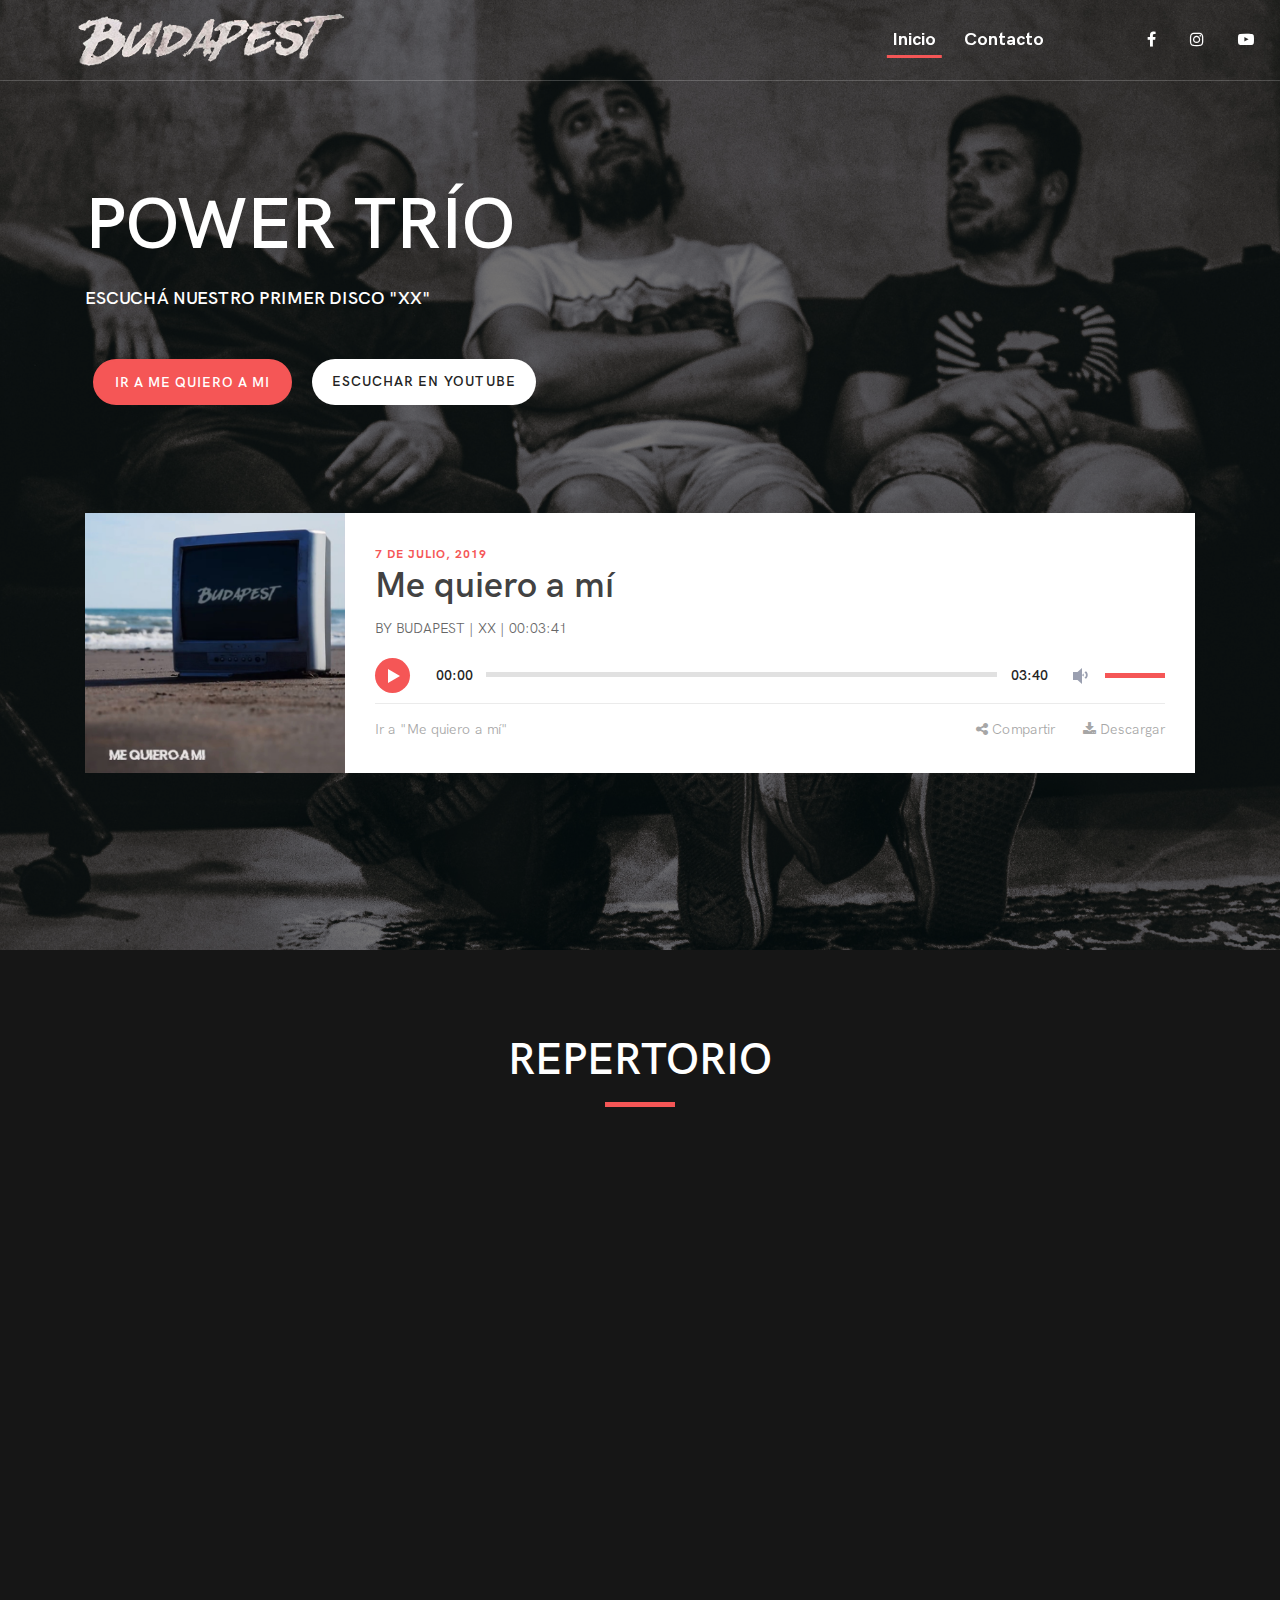
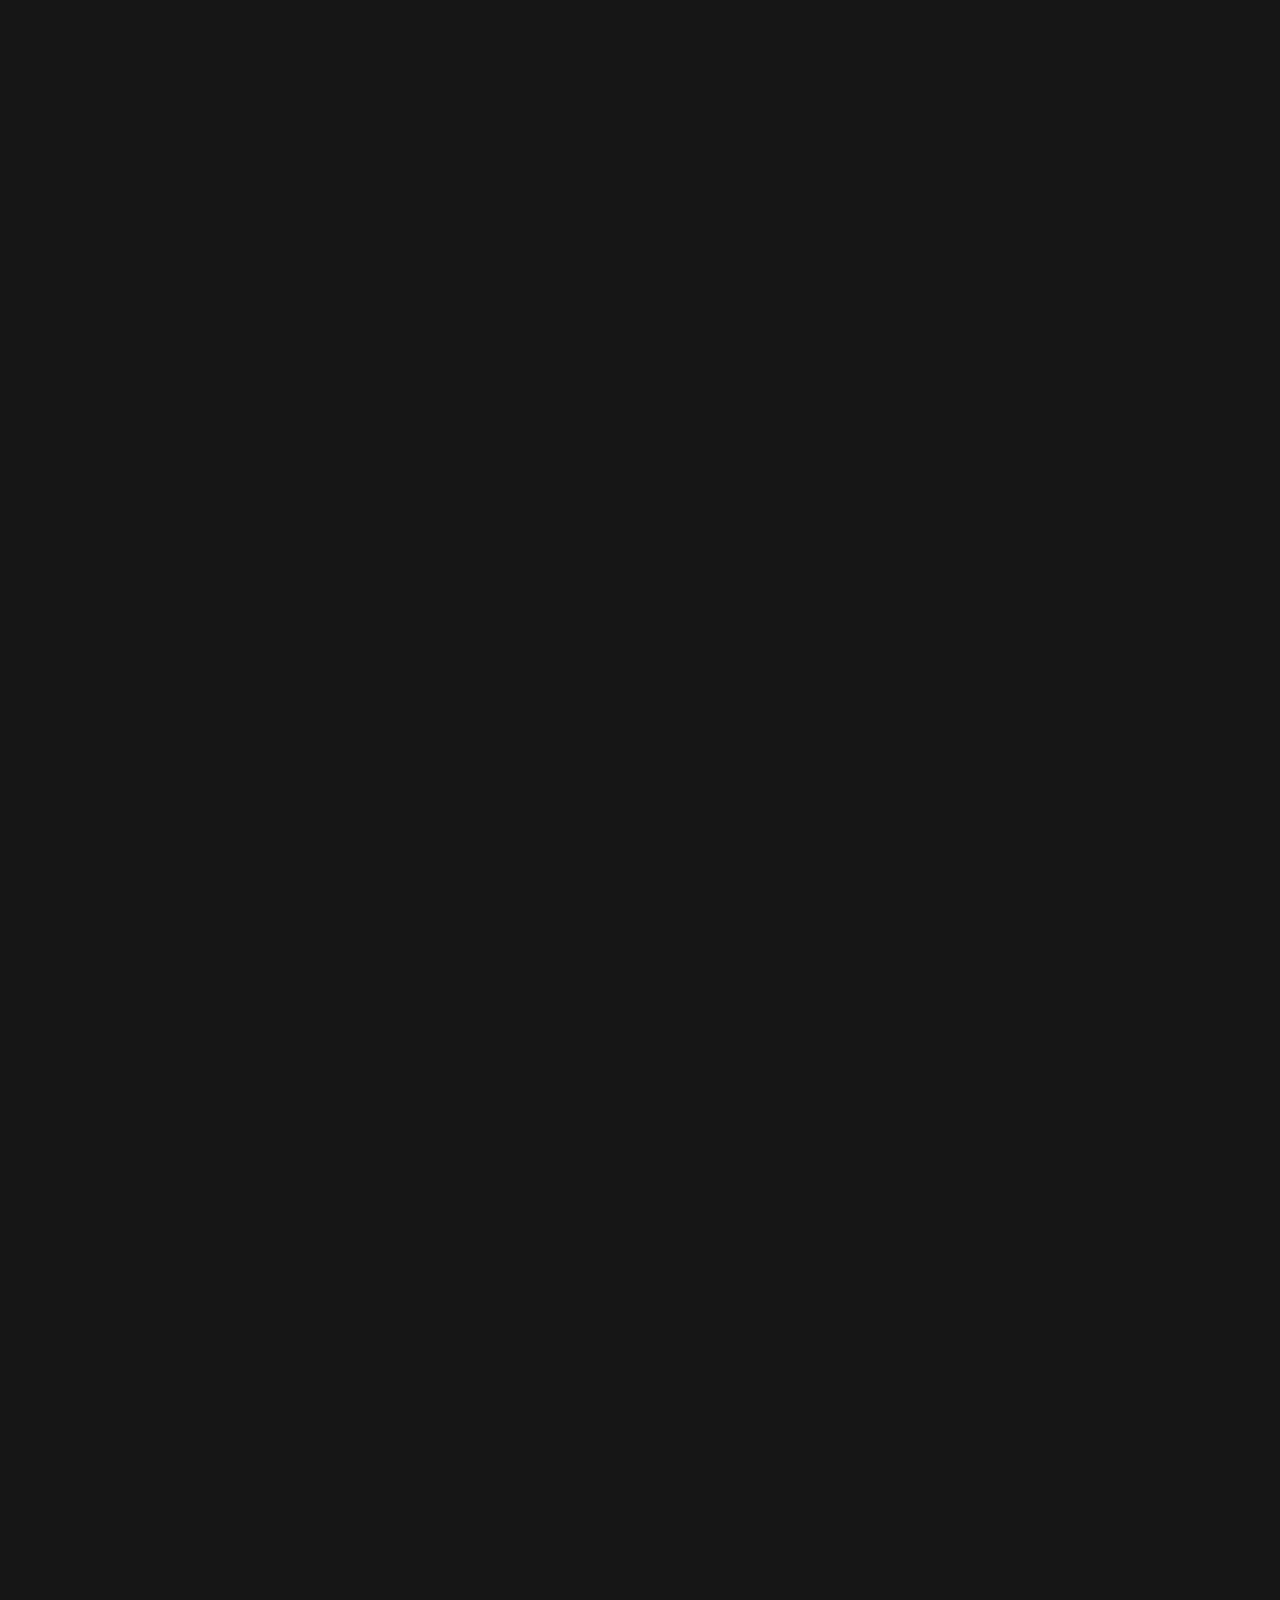
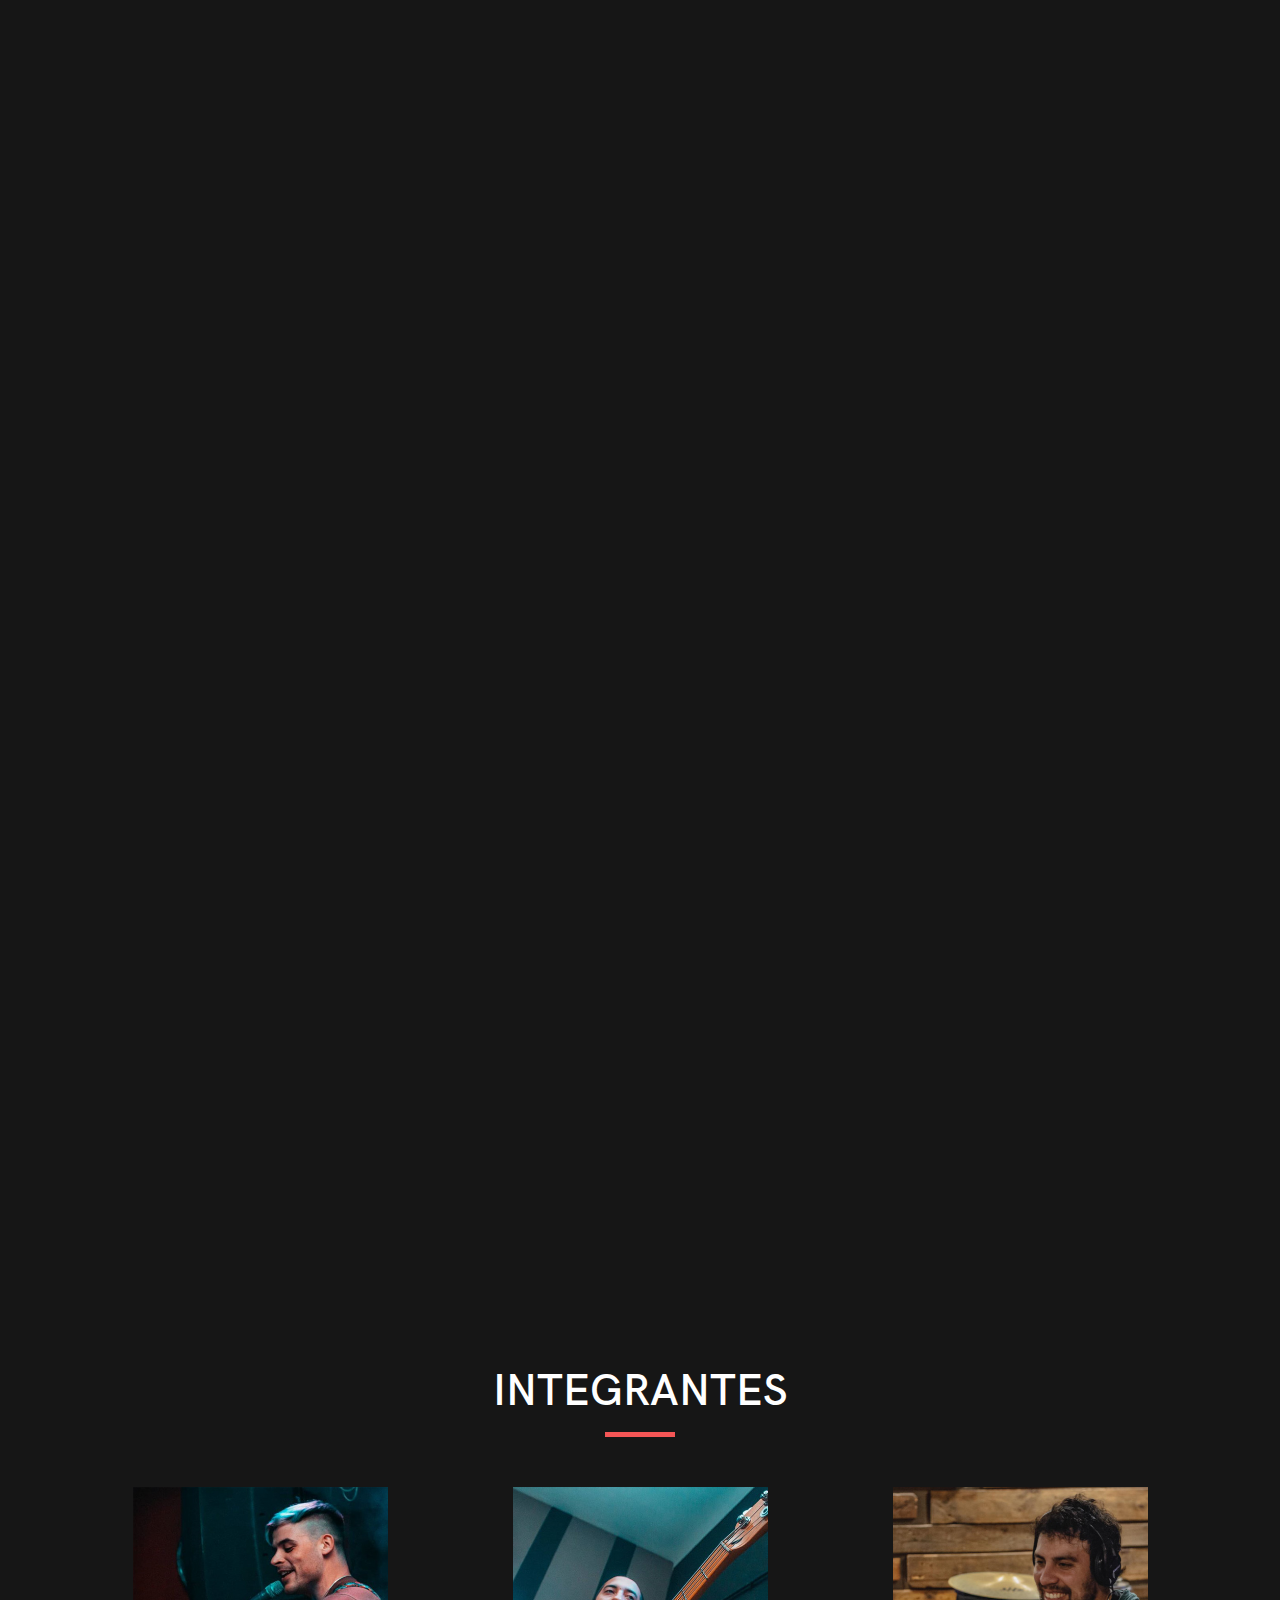
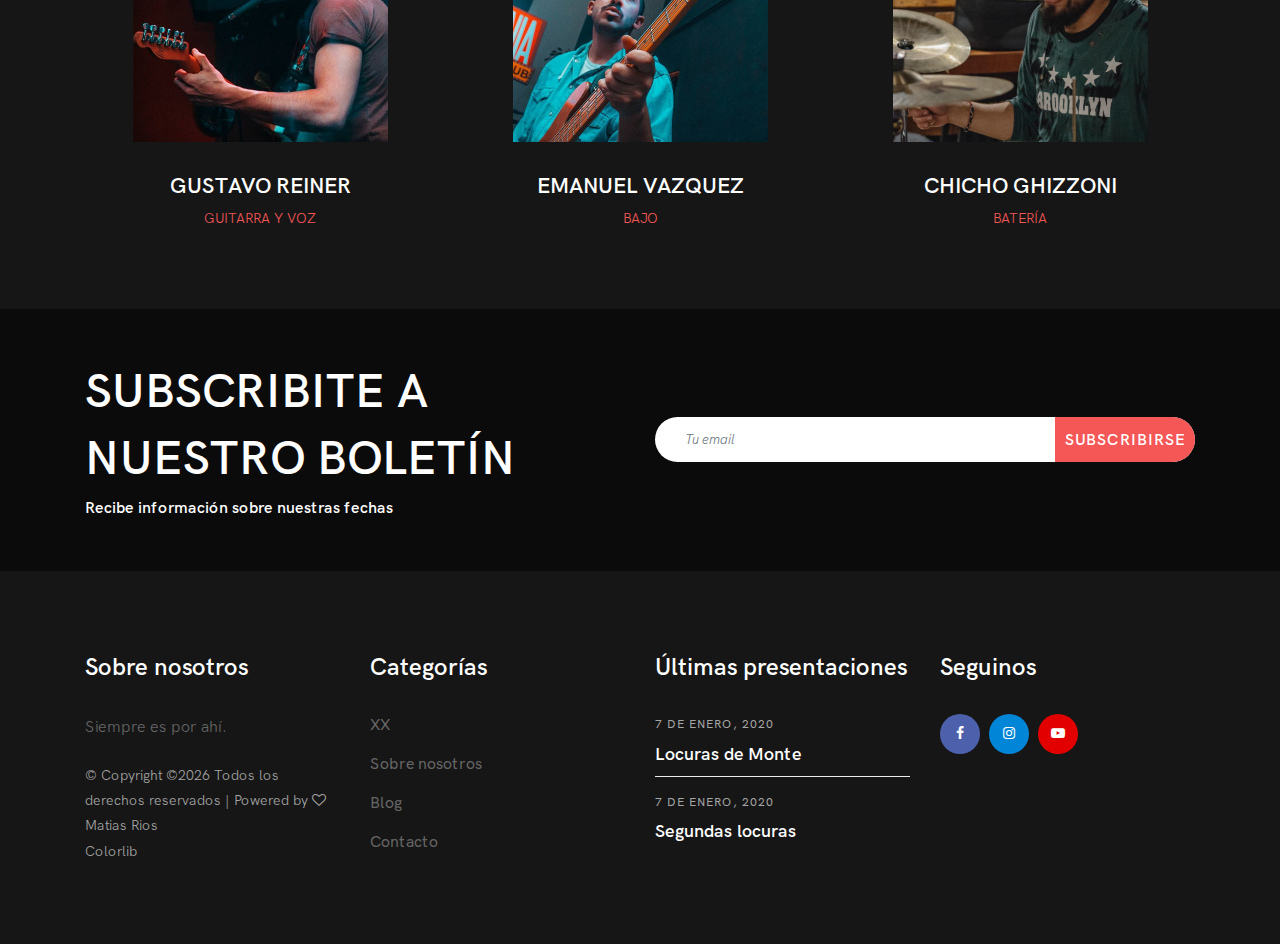
==== index.html @ 6c97d076 "Update index.html" ====
<!DOCTYPE html>
<html lang="es">

<head>
  <meta charset="UTF-8">
  <meta name="description" content="Budapest">
  <meta http-equiv="X-UA-Compatible" content="IE=edge">
  <meta name="viewport" content="width=device-width, initial-scale=1, shrink-to-fit=no">

  <!-- Title -->
  <title>Budapest</title>

  <!-- Favicon -->
  <link rel="icon" href="./img/core-img/favicon.png">

  <!-- Core Stylesheet body { background-color: #141518; }-->
  <link rel="stylesheet" href="style.css">  
  <style>
    body { background-color: #161616; }
  </style>
</head>

<body>
  <!-- Preloader -->
  <div id="preloader">
    <div class="preloader-thumbnail">
      <img src="./img/core-img/preloader.png" alt="">
    </div>
  </div>

  <!-- ***** Header Area Start ***** -->
  <header class="header-area">
    <!-- Main Header Start -->
    <div class="main-header-area">
      <div class="classy-nav-container breakpoint-off">
        <!-- Classy Menu -->
        <nav class="classy-navbar justify-content-between" id="pocaNav">

          <!-- Logo -->
          <a class="nav-brand" href="https://budapestweb.github.io/buda/"><img src="./img/logo.png" alt=""></a>

          <!-- Navbar Toggler -->
          <div class="classy-navbar-toggler">
            <span class="navbarToggler"><span></span><span></span><span></span></span>
          </div>

          <!-- Menu -->
          <div class="classy-menu">

            <!-- Menu Close Button -->
            <div class="classycloseIcon">
              <div class="cross-wrap"><span class="top"></span><span class="bottom"></span></div>
            </div>

            <!-- Nav Start -->
            <div class="classynav">
              <ul id="nav">
                <li class="current-item"><a href="https://budapestweb.github.io/buda/">Inicio</a></li>
                <!--li><a href="#">Pages</a>
                  <ul class="dropdown">
                    <li><a href="./index.html">- Inicio</a></li>
                    <li><a href="./podcast.html">- XX</a></li>
                    <li><a href="./single-podcast.html">- Single</a></li>
                    <li><a href="./about.html">- Sobre nosotros Us</a></li>
                    <li><a href="./blog.html">- Blog</a></li>
                    <li><a href="./single-blog.html">- Blog extendido</a></li>
                    <li><a href="./contact.html">- Contacto</a></li>
                    <li><a href="#">- Dropdown</a>
                      <ul class="dropdown">
                        <li><a href="#">- Dropdown Item</a></li>
                        <li><a href="#">- Dropdown Item</a>
                          <ul class="dropdown">
                            <li><a href="#">- Even Dropdown</a></li>
                            <li><a href="#">- Even Dropdown</a></li>
                            <li><a href="#">- Even Dropdown</a></li>
                            <li><a href="#">- Even Dropdown</a></li>
                          </ul>
                        </li>
                        <li><a href="#">- Dropdown Item</a></li>
                        <li><a href="#">- Dropdown Item</a></li>
                      </ul>
                    </li>
                  </ul>
                </li-->
                <!--li><a href="./podcast.html">XX</a></li>
                <li><a href="./about.html">Sobre nosotros</a></li>
                <li><a href="#">Blog</a></li-->
                <li><a href="./contact.html">Contacto</a></li>
              </ul>

              <!-- Top Search Area -->
              <div class="top-search-area">
                <!--form action="index.html" method="post">
                  <input type="search" name="top-search-bar" class="form-control" placeholder="Search and hit enter...">
                  <button type="submit"><i class="fa fa-search" aria-hidden="true"></i></button>
                </form-->
              </div>

              <!-- Top Social Area -->
              <div class="top-social-area">
                <a href="https://www.facebook.com/Budapest.trio/" target="blank" class="fa fa-facebook" aria-hidden="true"></a>
                <!--a href="#" target="blank" class="fa fa-twitter" aria-hidden="true"></a-->
                <!--a href="#" target="blank" class="fa fa-pinterest" aria-hidden="true"></a-->
                <a href="https://www.instagram.com/budapest.trio/" target="blank" class="fa fa-instagram" aria-hidden="true"></a>
                <a href="https://www.youtube.com/channel/UCFMRXCmzWkNX2pQA7XAUvDA" target="blank" class="fa fa-youtube-play" aria-hidden="true"></a>
              </div>

            </div>
            <!-- Nav End -->
          </div>
        </nav>
      </div>
    </div>
  </header>
  <!-- ***** Header Area End ***** -->

  <!-- ***** Welcome Area Start ***** -->
  <section class="welcome-area">
    <!-- Welcome Slides -->
    <div class="welcome-slides owl-carousel">

      <!-- Single Welcome Slide -->
      <div class="welcome-welcome-slide bg-img bg-overlay" style="background-image: url(img/fondo.jpg);">
        <div class="container h-100">
          <div class="row h-100 align-items-center">
            <div class="col-12">
              <!-- Welcome Text -->
              <div class="welcome-text">
                <h2 data-animation="fadeInUp" data-delay="100ms">POWER TRÍO</h2>
                <h5 data-animation="fadeInUp" data-delay="300ms">ESCUCHÁ NUESTRO PRIMER DISCO "XX"</h5>
                <div class="welcome-btn-group">
                  <a href="mequieroami.html" class="btn poca-btn m-2 ml-0 active" data-animation="fadeInUp" data-delay="500ms">IR A ME QUIERO A MI</a>
                  <a href="https://www.youtube.com/watch?v=4SV-CruHIjI" target="_blank" class="btn poca-btn btn-2 m-2" data-animation="fadeInUp" data-delay="700ms">ESCUCHAR EN YOUTUBE</a>
                </div>
              </div>
              <!-- Welcome Music Area -->
              <div class="poca-music-area mt-100 d-flex align-items-center flex-wrap" data-animation="fadeInUp" data-delay="900ms">
                <div class="poca-music-thumbnail">
                  <img src="./img/mequieroami1.jpg" alt="">
                </div>
                <div class="poca-music-content">
                  <span class="music-published-date">7 de Julio, 2019</span>
                  <h2>Me quiero a mí</h2>
                  <div class="music-meta-data">
                    <p>By <a href="#" class="music-author">BUDAPEST</a> | <a href="#" class="music-catagory">XX</a> | <a href="#" class="music-duration">00:03:41</a></p>
                  </div>
                  <!-- Music Player -->
                  <div class="poca-music-player">
                    <audio preload="auto" controls>
                      <source src="canciones/mequieroami.mp3">
                    </audio>
                  </div>
                  <!-- Likes, Share & Download
						<a href="download/acme-doc-2.0.1.txt" download="Acme Documentation (ver. 2.0.1).txt">Download Text</a>
						
						<a href="https://www.facebook.com/sharer/sharer.php?u=budapestweb.github.io/buda/mequieroami.html">Share on Facebook</a>
						
						<!--class="fa fa-heart">
						
						http://www.facebook.com/sharer.php?u=budapestweb.github.io/buda/mequieroami.html&t=Budapest - Me quiero a mí
				  -->
                  <div class="likes-share-download d-flex align-items-center justify-content-between">
                    <a href="mequieroami.html" target= "_blank"><i  aria-hidden="true"></i> Ir a "Me quiero a mí" </a>
                    <div>
                      <a href="http://www.facebook.com/sharer.php?u=budapestweb.github.io/buda/mequieroami.html&t=Budapest - Me quiero a mí" target="_blank" class="mr-4"><i class="fa fa-share-alt" aria-hidden="true"></i> Compartir</a>
                      <a href="canciones/mequieroami.mp3" download="mequieroami.mp3"><i class="fa fa-download" aria-hidden="true"></i> Descargar</a>
                    </div>
                  </div>
                </div>
              </div>
            </div>
          </div>
        </div>
      </div>

      <!-- Single Welcome Slide -->
      <div class="welcome-welcome-slide bg-img bg-overlay" style="background-image: url(img/fondo2.jpg);">
        <div class="container h-100">
          <div class="row h-100 align-items-center">
            <div class="col-12">
              <!-- Welcome Text -->
              <div class="welcome-text">
                 <h2 data-animation="fadeInUp" data-delay="10ms">POWER TRÍO</h2>
                <h5 data-animation="fadeInUp" data-delay="30ms">ESCUCHA NUESTRO PRIMER DISCO "XX"</h5>
                <div class="welcome-btn-group">
                  <a href="aniima.html" class="btn poca-btn m-2 ml-0 active" data-animation="fadeInUp" data-delay="500ms">IR A ANIMA</a>
                  <a href="https://www.youtube.com/watch?v=lGCtZXgt6Mw" target="_blank" class="btn poca-btn btn-2 m-2" data-animation="fadeInUp" data-delay="700ms">ESCUCHAR EN YOUTUBE</a>
                </div>
              </div>
              <!-- Welcome Music Area -->
              <div class="poca-music-area mt-100 d-flex align-items-center flex-wrap" data-animation="fadeInUp" data-delay="900ms">
                <div class="poca-music-thumbnail">
                  <img src="./img/anima1.jpg" alt="">
                </div>
                <div class="poca-music-content">
                  <span class="music-published-date">7 de Julio, 2020</span>
                  <h2>Ánima</h2>
                  <div class="music-meta-data">
                    <p>By <a href="#" class="music-author">BUDAPEST</a> | <a href="#" class="music-catagory">XX</a> | <a href="#" class="music-duration">00:03:53</a></p>
                  </div>
                  <!-- Music Player -->
                  <div class="poca-music-player">
                    <audio preload="auto" controls>
                      <source src="canciones/anima.mp3">
                    </audio>
                  </div>
                  <!-- Likes, Share & Download -->
                  <div class="likes-share-download d-flex align-items-center justify-content-between">
                    <a href="anima.html" target= "_blank"><i  aria-hidden="true"></i> Ir a "Anima" </a>
                    <div>
                      <a href="#" class="mr-4"><i class="fa fa-share-alt" aria-hidden="true"></i> Compartir</a>
                      <a href="canciones/anima.mp3" download="anima.mp3"><i class="fa fa-download" aria-hidden="true"></i> Descargar</a>
                    </div>
                  </div>
                </div>
              </div>
            </div>
          </div>
        </div>
      </div>

      <!-- Single Welcome Slide -->
      <div class="welcome-welcome-slide bg-img bg-overlay" style="background-image: url(img/fondo3.jpg);">
        <div class="container h-100">
          <div class="row h-100 align-items-center">
            <div class="col-12">
              <!-- Welcome Text -->
              <div class="welcome-text">
                 <h2 data-animation="fadeInUp" data-delay="10ms">POWER TRÍO</h2>
                <h5 data-animation="fadeInUp" data-delay="30ms">ESCUCHA NUESTRO PRIMER DISCO "XX"</h5>
                <div class="welcome-btn-group">
                  <a href="caniche.html" class="btn poca-btn m-2 ml-0 active" data-animation="fadeInUp" data-delay="500ms">IR A CANICHE</a>
                  <a href="https://www.youtube.com/watch?v=kKbOI_yQDYo" target="_blank" class="btn poca-btn btn-2 m-2" data-animation="fadeInUp" data-delay="700ms">ESCUCHAR EN YOUTUBE</a>
                </div>
              </div>
              <!-- Welcome Music Area -->
              <div class="poca-music-area mt-100 d-flex align-items-center flex-wrap" data-animation="fadeInUp" data-delay="900ms">
                <div class="poca-music-thumbnail">
                  <img src="./img/caniche1.jpg" alt="">
                </div>
                <div class="poca-music-content">
                  <span class="music-published-date">7 de Julio, 2020</span>
                  <h2>Caniche</h2>
                  <div class="music-meta-data">
                    <p>By <a href="#" class="music-author">BUDAPEST</a> | <a href="#" class="music-catagory">XX</a> | <a href="#" class="music-duration">00:04:21</a></p>
                  </div>
                  <!-- Music Player -->
                  <div class="poca-music-player">
                    <audio preload="auto" controls>
                      <source src="canciones/caniche.mp3">
                    </audio>
                  </div>
                  <!-- Likes, Share & Download -->
                  <div class="likes-share-download d-flex align-items-center justify-content-between">
                    <a href="caniche.html" target= "_blank"><i  aria-hidden="true"></i> Ir a "Caniche" </a>
                    <div>
                      <a href="#" class="mr-4"><i class="fa fa-share-alt" aria-hidden="true"></i> Share(04)</a>
                      <a href="canciones/caniche.mp3" dowload="caniche.mp3"><i class="fa fa-download" aria-hidden="true"></i> Descargar (12)</a>
                    </div>
                  </div>
                </div>
              </div>
            </div>
          </div>
        </div>
      </div>

    </div>
  </section>
  <!-- ***** Welcome Area End ***** -->

  <!-- ***** Latest Episodes Area Start ***** -->
  <section class="poca-latest-epiosodes section-padding-80">
    <div class="container">
      <div class="row">
        
        <div class="col-12">
          <div class="section-heading text-center">
            <h2><font color="white">REPERTORIO</font></h2>
            <div class="line"></div>
          </div>
        </div>
      </div>
    </div>

    <!-- Projects Menu -->
    <div class="container">
      <div class="poca-projects-menu mb-30 wow fadeInUp" data-wow-delay="0.3s">
        <div class="text-center portfolio-menu">
          <button class="btn active" data-filter="*">XX</button>
          <!--button class="btn" data-filter=".entre">SINGLES</button-->
          <!--button class="btn" data-filter=".media">Media</button>
          <button class="btn" data-filter=".tech">Tech</button>
          <button class="btn" data-filter=".tutor">Tutorials</button-->
        </div>
      </div>
    </div>

    <div class="container">
      <div class="row poca-portfolio">
	  
	  
	  
		<div class="col-12 col-md-6 single_gallery_item entre wow fadeInUp" data-wow-delay="0.2s">
          <!-- Welcome Music Area -->
          <div class="poca-music-area style-2 d-flex align-items-center flex-wrap">
            <div class="poca-music-thumbnail">
              <img src="./img/portadacontrapeso.jpg" alt="">
            </div>
            <div class="poca-music-content text-center">
              <span class="music-published-date mb-2">11 de febrero, 2020</span>
              <h2>Contrapeso</h2>
              <div class="music-meta-data">
                <p>By <a href="#" class="music-author">BUDAPEST</a> | <a href="#" class="music-catagory">XX</a> | <a href="#" class="music-duration">00:04:20</a></p>
              </div>
              <!-- Music Player -->
              <div class="poca-music-player">
                <audio preload="auto" controls>
                  <source src="canciones/contrapeso.mp3">
                </audio>
              </div>
              <!-- Likes, Share & Download -->
              <div class="likes-share-download d-flex align-items-center justify-content-between">
                <a href="contrapeso.html" target= "_blank"><i  aria-hidden="true"></i> Ir a "Contrapeso" </a>
                <div>
                  <a href="#" class="mr-4"><i class="fa fa-share-alt" aria-hidden="true"></i> Compartir</a>
                  <a href="canciones/contrapeso.mp3" download="contrapeso.mp3"><i class="fa fa-download" aria-hidden="true"></i> Descargar</a>
                </div>
              </div>
            </div>
          </div>
        </div>
		
		
		
		<!-- Single gallery Item -->
        <div class="col-12 col-md-6 single_gallery_item entre wow fadeInUp" data-wow-delay="0.2s">
          <!-- Welcome Music Area -->
          <div class="poca-music-area style-2 d-flex align-items-center flex-wrap">
            <div class="poca-music-thumbnail">
              <img src="./img/portadamequieroami.jpg" alt="">
            </div>
            <div class="poca-music-content text-center">
              <span class="music-published-date mb-2">4 de Noviembre, 2019</span>
              <h2>Me quiero a mí</h2>
              <div class="music-meta-data">
                <p>By <a href="#" class="music-author">BUDAPEST</a> | <a href="#" class="music-catagory">XX</a> | <a href="#" class="music-duration">00:03:41</a></p>
              </div>
              <!-- Music Player -->
              <div class="poca-music-player">
                <audio preload="auto" controls>
                  <source src="canciones/mequieroami.mp3">
                </audio>
              </div>
              <!-- Likes, Share & Download -->
              <div class="likes-share-download d-flex align-items-center justify-content-between">
                <a href="mequieroami.html" target= "_blank"><i  aria-hidden="true"></i> Ir a "Me quiero a mí" </a>
                <div>
                  <a href="#" class="mr-4"><i class="fa fa-share-alt" aria-hidden="true"></i> Compartir</a>
                  <a href="canciones/contrapeso.mp3" download="contrapeso.mp3"><i class="fa fa-download" aria-hidden="true"></i> Descargar</a>
                </div>
              </div>
            </div>
          </div>
        </div>
		
		<!-- Aca viene reiniciame -->

		<div class="col-12 col-md-6 single_gallery_item entre wow fadeInUp" data-wow-delay="0.2s">
          <!-- Welcome Music Area -->
          <div class="poca-music-area style-2 d-flex align-items-center flex-wrap">
            <div class="poca-music-thumbnail">
              <img src="./img/portadareiniciame.jpg" alt="">
            </div>
            <div class="poca-music-content text-center">
              <span class="music-published-date mb-2">11 de Febrero, 2020</span>
              <h2>Reiniciame</h2>
              <div class="music-meta-data">
                <p>By <a href="#" class="music-author">BUDAPEST</a> | <a href="#" class="music-catagory">XX</a> | <a href="#" class="music-duration">00:03:32</a></p>
              </div>
              <!-- Music Player -->
              <div class="poca-music-player">
                <audio preload="auto" controls>
                  <source src="canciones/reiniciame.mp3">
                </audio>
              </div>
              <!-- Likes, Share & Download -->
              <div class="likes-share-download d-flex align-items-center justify-content-between">
                <a href="reiniciame.html" target= "_blank"><i  aria-hidden="true"></i> Ir a "Reiniciame" </a>
                <div>
                  <a href="#" class="mr-4"><i class="fa fa-share-alt" aria-hidden="true"></i> Compartir</a>
                  <a href="canciones/contrapeso.mp3" download="contrapeso.mp3"><i class="fa fa-download" aria-hidden="true"></i> Descargar</a>
                </div>
              </div>
            </div>
          </div>
        </div>
		
		
		
		<div class="col-12 col-md-6 single_gallery_item entre wow fadeInUp" data-wow-delay="0.2s">
          <!-- Welcome Music Area -->
          <div class="poca-music-area style-2 d-flex align-items-center flex-wrap">
            <div class="poca-music-thumbnail">
              <img src="./img/portadacaniche.jpg" alt="">
            </div>
            <div class="poca-music-content text-center">
              <span class="music-published-date mb-2">4 de Diciembre, 2019</span>
              <h2>Caniche</h2>
              <div class="music-meta-data">
                <p>By <a href="#" class="music-author">BUDAPEST</a> | <a href="#" class="music-catagory">XX</a> | <a href="#" class="music-duration">00:04:21</a></p>
              </div>
              <!-- Music Player -->
              <div class="poca-music-player">
                <audio preload="auto" controls>
                  <source src="canciones/caniche.mp3">
                </audio>
              </div>
              <!-- Likes, Share & Download -->
              <div class="likes-share-download d-flex align-items-center justify-content-between">
                <a href="caniche.html" target= "_blank"><i  aria-hidden="true"></i> Ir a "Caniche" </a>
                <div>
                  <a href="#" class="mr-4"><i class="fa fa-share-alt" aria-hidden="true"></i> Compartir</a>
                  <a href="canciones/contrapeso.mp3" download="contrapeso.mp3"><i class="fa fa-download" aria-hidden="true"></i> Descargar</a>
                </div>
              </div>
            </div>
          </div>
        </div>
		
		<!-- Aca viene cicatrices -->
		
		<div class="col-12 col-md-6 single_gallery_item entre wow fadeInUp" data-wow-delay="0.2s">
          <!-- Welcome Music Area -->
          <div class="poca-music-area style-2 d-flex align-items-center flex-wrap">
            <div class="poca-music-thumbnail">
              <img src="./img/portadacicatrices.jpg" alt="">
            </div>
            <div class="poca-music-content text-center">
              <span class="music-published-date mb-2">11 de febrero, 2020</span>
              <h2>Cicatrices</h2>
              <div class="music-meta-data">
                <p>By <a href="#" class="music-author">BUDAPEST</a> | <a href="#" class="music-catagory">XX</a> | <a href="#" class="music-duration">00:04:17</a></p>
              </div>
              <!-- Music Player -->
              <div class="poca-music-player">
                <audio preload="auto" controls>
                  <source src="canciones/cicatrices.mp3">
                </audio>
              </div>
              <!-- Likes, Share & Download -->
              <div class="likes-share-download d-flex align-items-center justify-content-between">
                <a href="cicatrices.html" target= "_blank"><i  aria-hidden="true"></i> Ir a "Cicatrices" </a>
                <div>
                  <a href="#" class="mr-4"><i class="fa fa-share-alt" aria-hidden="true"></i> Compartir</a>
                  <a href="canciones/contrapeso.mp3" download="contrapeso.mp3"><i class="fa fa-download" aria-hidden="true"></i> Descargar</a>
                </div>
              </div>
            </div>
          </div>
        </div>
		
		
		<div class="col-12 col-md-6 single_gallery_item entre wow fadeInUp" data-wow-delay="0.2s">
          <!-- Welcome Music Area -->
          <div class="poca-music-area style-2 d-flex align-items-center flex-wrap">
            <div class="poca-music-thumbnail">
              <img src="./img/portadaanima.jpg" alt="">
            </div>
            <div class="poca-music-content text-center">
              <span class="music-published-date mb-2">4 de noviembre, 2019</span>
              <h2>Ánima</h2>
              <div class="music-meta-data">
                <p>By <a href="#" class="music-author">BUDAPEST</a> | <a href="#" class="music-catagory">XX</a> | <a href="#" class="music-duration">00:03:53</a></p>
              </div>
              <!-- Music Player -->
              <div class="poca-music-player">
                <audio preload="auto" controls>
                  <source src="canciones/anima.mp3">
                </audio>
              </div>
              <!-- Likes, Share & Download -->
              <div class="likes-share-download d-flex align-items-center justify-content-between">
                <a href="anima.html" target= "_blank"><i  aria-hidden="true"></i> Ir a "Anima" </a>
                <div>
                  <a href="#" class="mr-4"><i class="fa fa-share-alt" aria-hidden="true"></i> Compartir</a>
                  <a href="canciones/anima.mp3" download="anima.mp3"><i class="fa fa-download" aria-hidden="true"></i> Descargar</a>
                </div>
              </div>
            </div>
          </div>
        </div>
		
		
		
		
		<div class="col-12 col-md-6 single_gallery_item entre wow fadeInUp" data-wow-delay="0.2s">
          <!-- Welcome Music Area -->
          <div class="poca-music-area style-2 d-flex align-items-center flex-wrap">
            <div class="poca-music-thumbnail">
              <img src="./img/portadacomoalllegar.jpg" alt="">
            </div>
            <div class="poca-music-content text-center">
              <span class="music-published-date mb-2">19 de febrero, 2020</span>
              <h2>Como al llegar</h2>
              <div class="music-meta-data">
                <p>By <a href="#" class="music-author">BUDAPEST</a> | <a href="#" class="music-catagory">XX</a> | <a href="#" class="music-duration">00:05:24</a></p>
              </div>
              <!-- Music Player -->
              <div class="poca-music-player">
                <audio preload="auto" controls>
                  <source src="canciones/comoalllegar.mp3">
                </audio>
              </div>
              <!-- Likes, Share & Download -->
              <div class="likes-share-download d-flex align-items-center justify-content-between">
                <a href="comoalllegar.html" target= "_blank"><i  aria-hidden="true"></i> Ir a "Como al llegar" </a>
                <div>
                  <a href="#" class="mr-4"><i class="fa fa-share-alt" aria-hidden="true"></i> Compartir</a>
                  <a href="canciones/contrapeso.mp3" download="contrapeso.mp3"><i class="fa fa-download" aria-hidden="true"></i> Descargar</a>
                </div>
              </div>
            </div>
          </div>
        </div>
		
		
		
		
		<!-- aca va topo-->
		
		
		<div class="col-12 col-md-6 single_gallery_item entre wow fadeInUp" data-wow-delay="0.2s">
          <!-- Welcome Music Area -->
          <div class="poca-music-area style-2 d-flex align-items-center flex-wrap">
            <div class="poca-music-thumbnail">
              <img src="./img/portadatopo.jpg" alt="">
            </div>
            <div class="poca-music-content text-center">
              <span class="music-published-date mb-2">19 de febrero, 2020</span>
              <h2>Topo</h2>
              <div class="music-meta-data">
                <p>By <a href="#" class="music-author">BUDAPEST</a> | <a href="#" class="music-catagory">XX</a> | <a href="#" class="music-duration">00:03:49</a></p>
              </div>
              <!-- Music Player -->
              <div class="poca-music-player">
                <audio preload="auto" controls>
                  <source src="canciones/topo.mp3">
                </audio>
              </div>
              <!-- Likes, Share & Download -->
              <div class="likes-share-download d-flex align-items-center justify-content-between">
                <a href="topo.html" target= "_blank"><i  aria-hidden="true"></i> Ir a "Topo" </a>
                <div>
                  <a href="#" class="mr-4"><i class="fa fa-share-alt" aria-hidden="true"></i> Compartir</a>
                  <a href="canciones/contrapeso.mp3" download="contrapeso.mp3"><i class="fa fa-download" aria-hidden="true"></i> Descargar</a>
                </div>
              </div>
            </div>
          </div>
        </div>
		
		
		<!-- aca va singular-->
		
		<div class="col-12 col-md-6 single_gallery_item entre wow fadeInUp" data-wow-delay="0.2s">
          <!-- Welcome Music Area -->
          <div class="poca-music-area style-2 d-flex align-items-center flex-wrap">
            <div class="poca-music-thumbnail">
              <img src="./img/portadasingular.jpg" alt="">
            </div>
            <div class="poca-music-content text-center">
              <span class="music-published-date mb-2">19 de febrero, 2020</span>
              <h2>Singular</h2>
              <div class="music-meta-data">
                <p>By <a href="#" class="music-author">BUDAPEST</a> | <a href="#" class="music-catagory">XX</a> | <a href="#" class="music-duration">00:03:29</a></p>
              </div>
              <!-- Music Player -->
              <div class="poca-music-player">
                <audio preload="auto" controls>
                  <source src="canciones/singular.mp3">
                </audio>
              </div>
              <!-- Likes, Share & Download -->
              <div class="likes-share-download d-flex align-items-center justify-content-between">
                <a href="singular.html" target= "_blank"><i  aria-hidden="true"></i> Ir a "Singular" </a>
                <div>
                  <a href="#" class="mr-4"><i class="fa fa-share-alt" aria-hidden="true"></i> Compartir</a>
                  <a href="canciones/contrapeso.mp3" download="contrapeso.mp3"><i class="fa fa-download" aria-hidden="true"></i> Descargar</a>
                </div>
              </div>
            </div>
          </div>
        </div>
		
		
		
		<div class="col-12 col-md-6 single_gallery_item entre wow fadeInUp" data-wow-delay="0.2s">
          <!-- Welcome Music Area -->
          <div class="poca-music-area style-2 d-flex align-items-center flex-wrap">
            <div class="poca-music-thumbnail">
              <img src="./img/portadajenkem.jpg" alt="">
            </div>
            <div class="poca-music-content text-center">
              <span class="music-published-date mb-2">19 de febrero, 2020</span>
              <h2>Jenkem</h2>
              <div class="music-meta-data">
                <p>By <a href="#" class="music-author">BUDAPEST</a> | <a href="#" class="music-catagory">XX</a> | <a href="#" class="music-duration">00:03:45</a></p>
              </div>
              <!-- Music Player -->
              <div class="poca-music-player">
                <audio preload="auto" controls>
                  <source src="canciones/jenkem.mp3">
                </audio>
              </div>
              <!-- Likes, Share & Download -->
              <div class="likes-share-download d-flex align-items-center justify-content-between">
                <a href="jenkem.html" target= "_blank"><i  aria-hidden="true"></i> Ir a "Jenkem" </a>
                <div>
                  <a href="#" class="mr-4"><i class="fa fa-share-alt" aria-hidden="true"></i> Compartir</a>
                  <a href="canciones/contrapeso.mp3" download="contrapeso.mp3"><i class="fa fa-download" aria-hidden="true"></i> Descargar</a>
                </div>
              </div>
            </div>
          </div>
        </div>
		
		
		
		
		
		
		
		
		
		
		
		
		
        

        <!-- Single gallery Item >
        <div class="col-12 col-md-6 single_gallery_item entre tutor wow fadeInUp" data-wow-delay="0.2s">
          <!-- Welcome Music Area >
          <div class="poca-music-area style-2 d-flex align-items-center flex-wrap">
            <div class="poca-music-thumbnail">
              <img src="./img/bg-img/6.jpg" alt="">
            </div>
            <div class="poca-music-content text-center">
              <span class="music-published-date mb-2">December 9, 2018</span>
              <h2>Episode 202 - I Want A New Judge!</h2>
              <div class="music-meta-data">
                <p>By <a href="#" class="music-author">Admin</a> | <a href="#" class="music-catagory">Tutorials</a> | <a href="#" class="music-duration">00:02:56</a></p>
              </div>
              <!-- Music Player >
              <div class="poca-music-player">
                <audio preload="auto" controls>
                  <source src="audio/dummy-audio.mp3">
                </audio>
              </div>
              <!-- Likes, Share & Download >
              <div class="likes-share-download d-flex align-items-center justify-content-between">
                <a href="#"><i class="fa fa-heart" aria-hidden="true"></i> Like (29)</a>
                <div>
                  <a href="#" class="mr-4"><i class="fa fa-share-alt" aria-hidden="true"></i> Share(04)</a>
                  <a href="#"><i class="fa fa-download" aria-hidden="true"></i> Download (12)</a>
                </div>
              </div>
            </div>
          </div>
        </div-->

      </div>
    </div>

    <!--div class="container">
      <div class="row">
        <div class="col-12 text-center">
          <a href="#" class="btn poca-btn mt-70">Load More</a>
        </div>
      </div>
    </div-->
  </section>
  <!-- ***** Latest Episodes Area End ***** -->

  <!-- ***** Featured Guests Area Start ***** -->
  <section class="featured-guests-area">
    <div class="container">
      <div class="row">
        <!-- Section Heading -->
        <div class="col-12">
          <div class="section-heading text-center">
            <h2><font color="white">INTEGRANTES</font></h2>
            <div class="line"></div>
          </div>
        </div>
      </div>

      <div class="row justify-content-around">
        <!-- Single Featured Guest -->
        <div class="col-12 col-sm-6 col-md-4 col-lg-3">
          <div class="single-featured-guest mb-80">
            <img src="img/teddy.jpg" alt="">
            <div class="guest-info">
              <h5><a href="https://www.instagram.com/gustavoreiner/" target="blank"><font color="white">GUSTAVO REINER</font></a></h5>
              <span>GUITARRA Y VOZ</span>
            </div>
          </div>
        </div>

        <!-- Single Featured Guest -->
        <div class="col-12 col-sm-6 col-md-4 col-lg-3">
          <div class="single-featured-guest mb-80">
            <img src="img/ema.jpg" alt="">
            <div class="guest-info">
              <h5><a href="https://www.instagram.com/emavazquez_/" target="blank"><font color="white">EMANUEL VAZQUEZ</font></a></h5>
              <span>BAJO</span>
            </div>
          </div>
        </div>

        <!-- Single Featured Guest -->
        <div class="col-12 col-sm-6 col-md-4 col-lg-3">
          <div class="single-featured-guest mb-80">
            <img src="img/chicho.jpg" alt="">
            <div class="guest-info">
              <h5><a href="https://www.instagram.com/chichoghizzoni/" target="blank"><font color="white">CHICHO GHIZZONI</font></a></h5>
              <span>BATERÍA</span>
            </div>
          </div>
        </div>
      </div>
    </div>
  </section>
  <!-- ***** Featured Guests Area End ***** -->

  <!-- ***** Newsletter Area Start ***** -->
  <section class="poca-newsletter-area bg-img bg-overlay pt-50 jarallax" style="background-image: url(img/bg-img/15.jpg);">
    <div class="container">
      <div class="row align-items-center">
        <!-- Newsletter Content -->
        <div class="col-12 col-lg-6">
          <div class="newsletter-content mb-50">
            <h2>SUBSCRIBITE A NUESTRO BOLETÍN</h2>
            <h6>Recibe información sobre nuestras fechas	</h6>
          </div>
        </div>
        <!-- Newsletter Form -->
        <div class="col-12 col-lg-6">
          <div class="newsletter-form mb-50">
            <form action="#" method="post">
              <input type="email" name="nl-email" class="form-control" placeholder="Tu email">
              <button type="submit" class="btn">SUBSCRIBIRSE</button>
            </form>
          </div>
        </div>
      </div>
    </div>
  </section>
  <!-- ***** Newsletter Area End ***** -->

  <!-- ***** Footer Area Start ***** -->
  <footer class="footer-area section-padding-80-0">
    <div class="container">
      <div class="row">

        <!-- Single Footer Widget -->
        <div class="col-12 col-sm-6 col-lg-3">
          <div class="single-footer-widget mb-80">
            <!-- Widget Title -->
            <h4 class="widget-title">Sobre nosotros</h4>

            <p>Siempre es por ahí.</p>
            <div class="copywrite-content">
              <p>&copy; 

<!-- Link back to Colorlib can't be removed. Template is licensed under CC BY 3.0. -->
Copyright &copy;<script>document.write(new Date().getFullYear());</script> Todos los derechos reservados | Powered by <i class="fa fa-heart-o" aria-hidden="true"></i><a href= "https://matiasjrb.com.ar" target="blank"> Matias Rios</a><br><a href="https://colorlib.com" target="_blank">Colorlib</a>
<!-- Link back to Colorlib can't be removed. Template is licensed under CC BY 3.0. --></p>
            </div>
          </div>
        </div>

        <!-- Single Footer Widget -->
        <div class="col-12 col-sm-6 col-lg-3">
          <div class="single-footer-widget mb-80">
            <!-- Widget Title -->
            <h4 class="widget-title">Categorías</h4>

            <!-- Catagories Nav -->
            <nav>
              <ul class="catagories-nav">
                <li><a href="#">XX</a></li>
                <li><a href="#">Sobre nosotros</a></li>
                <li><a href="#">Blog</a></li>
                <li><a href="#">Contacto</a></li>
              </ul>
            </nav>
          </div>
        </div>

        <!-- Single Footer Widget -->
        <div class="col-12 col-sm-6 col-lg-3">
          <div class="single-footer-widget mb-80">
            <!-- Widget Title -->
            <h4 class="widget-title">Últimas presentaciones</h4>

            <!-- Single Latest Episodes -->
            <div class="single-latest-episodes">
              <p class="episodes-date">7 de Enero, 2020</p>
              <a href="#" class="episodes-title">Locuras de Monte</a>
            </div>
            <!-- Single Latest Episodes -->
            <div class="single-latest-episodes">
              <p class="episodes-date">7 de Enero, 2020</p>
              <a href="#" class="episodes-title">Segundas locuras</a>
            </div>
          </div>
        </div>

        <!-- Single Footer Widget -->
        <div class="col-12 col-sm-6 col-lg-3">
          <div class="single-footer-widget mb-80">
            <!-- Widget Title -->
            <h4 class="widget-title">Seguinos</h4>
            <!-- Social Info -->
            <div class="footer-social-info">
              <a href="https://www.facebook.com/Budapest.trio/" class="facebook" data-toggle="tooltip" data-placement="top" title="Facebook"><i class="fa fa-facebook"></i></a>
              <a href="https://www.instagram.com/budapest.trio/" class="instagram" data-toggle="tooltip" data-placement="top" title="Instagram"><i class="fa fa-instagram"></i></a>
              <a href="https://www.youtube.com/channel/UCFMRXCmzWkNX2pQA7XAUvDA" class="youtube" data-toggle="tooltip" data-placement="top" title="YouTube"><i class="fa fa-youtube-play"></i></a>
            </div>
            <!-- App Download Button -->
            <!--div class="app-download-button mt-30">
              <a href="#"><img src="./img/core-img/app-store.png" alt=""></a>
              <a href="#"><img src="./img/core-img/google-play.png" alt=""></a>
            </div-->
          </div>
        </div>

      </div>
    </div>
  </footer>
  <!-- ***** Footer Area End ***** -->

  <!-- ******* All JS ******* -->
  <!-- jQuery js -->
  <script src="js/jquery.min.js"></script>
  <!-- Popper js -->
  <script src="js/popper.min.js"></script>
  <!-- Bootstrap js -->
  <script src="js/bootstrap.min.js"></script>
  <!-- All js -->
  <script src="js/poca.bundle.js"></script>
  <!-- Active js -->
  <script src="js/default-assets/active.js"></script>
  

</body>

</html>
---- style.css ----
/* *********************************************
[Master Stylesheet]

Template Name: Poca - Podcast & Music Template
Template Author: Colorlib
Version: 1.0.0
Last Update: Dec 14, 2018

*********************************************

[Tables of CSS Content]

+ body
 - 01.0 Reboot CSS
 - 02.0 Spacing CSS
 - 03.0 Preloader CSS
 - 04.0 Heading CSS
 - 05.0 Backtotop CSS
 - 06.0 Buttons CSS
 - 07.0 Header CSS
 - 08.0 Hero CSS
 - 09.0 Music CSS
 - 10.0 Guest CSS
 - 11.0 About CSS
 - 12.0 Newsletter CSS
 - 13.0 Breadcrumb CSS
 - 14.0 Blog CSS
 - 15.0 Widget CSS
 - 16.0 Footer CSS
 - 17.0 Contact CSS

  ---------------------------------------------
  [Color Codes]

  $heading: #232323; [Heading Color]
  $text: #666666; [Text Color]
  $bg-gray: #f4f4f4; [Gray Background]
  $primary: #f55656; [Primary Color]
  $white: #ffffff; [White Color]
  $dark: #000000; [Dark Color]
  $border: #ebebeb; [Border Color]
  $hover: #f55656; [Hover Color]
  $secondary: #a6a6a6; [Secondary Color]

  ---------------------------------------------
  [Font Family: 'HK Grotesk']
--------------------------------------------- */
/* Import Fonts & All CSS */
@import url(css/default-assets/hkgrotesk-fonts.css);
@import url(css/bootstrap.min.css);
@import url(css/animate.css);
@import url(css/default-assets/classy-nav.css);
@import url(css/owl.carousel.min.css);
@import url(css/magnific-popup.css);
@import url(css/default-assets/audioplayer.css);
@import url(css/font-awesome.min.css);
/* :: 1.0 Reboot CSS */
* {
  margin: 0;
  padding: 0; }

body {
  font-family: "HK Grotesk";
  font-weight: 400;
  font-size: 14px; 
  background-color: #161616;}

h1,
h2,
h3,
h4,
h5,
h6 {
  font-family: "HK Grotesk";
  color: #424242; /*con esto cambio el color de los titulos de las canciones de pag principal*/
  line-height: 1.4;
  font-weight: 600; }

a,
a:active,
a:focus,
a:hover {
  color: #232323;
  text-decoration: none;
  -webkit-transition-duration: 500ms;
  -o-transition-duration: 500ms;
  transition-duration: 500ms;
  outline: none; }

li {
  list-style: none; }

p {
  line-height: 1.9;
  color: #666666;
  font-size: 16px;
  font-weight: 400; }

img {
  max-width: 100%;
  height: auto; }

ul {
  margin: 0;
  padding: 0; }
  ul li {
    margin: 0;
    padding: 0; }

.bg-overlay {
  position: relative;
  z-index: 1; }
  .bg-overlay::after {
    position: absolute;
    content: "";
    height: 100%;
    width: 100%;
    top: 0;
    left: 0;
    z-index: -1;
    background-color: rgba(0, 0, 0, 0.5); }

.box-shadow {
  -webkit-box-shadow: 0 10px 50px 0 rgba(0, 0, 0, 0.2);
  box-shadow: 0 10px 50px 0 rgba(0, 0, 0, 0.2); }

.bg-img {
  background-position: center center;
  background-size: cover;
  background-repeat: no-repeat; }

.jarallax {
  position: relative;
  z-index: 0; }
  .jarallax > .jarallax-img {
    position: absolute;
    object-fit: cover;
    font-family: 'object-fit: cover;';
    top: 0;
    left: 0;
    width: 100%;
    height: 100%;
    z-index: -1; }

#success_fail_info {
  margin-bottom: 30px;
  color: #ffffff;
  text-align: center; }

.mfp-iframe-holder .mfp-close {
  top: 0;
  width: 30px;
  height: 30px;
  background-color: #f55656;
  text-align: center;
  right: 0;
  padding-right: 0;
  line-height: 32px; }

.bg-transparent {
  background-color: transparent !important; }

/* ::2.0 Spacing CSS */
.mt-15 {
  margin-top: 15px; }

.mt-30 {
  margin-top: 30px; }

.mt-40 {
  margin-top: 40px; }

.mt-50 {
  margin-top: 50px; }

.mt-70 {
  margin-top: 70px; }

.mt-100 {
  margin-top: 100px; }

.mt-150 {
  margin-top: 150px; }

.mr-15 {
  margin-right: 15px; }

.mr-30 {
  margin-right: 30px; }

.mr-50 {
  margin-right: 50px; }

.mr-100 {
  margin-right: 100px; }

.mb-15 {
  margin-bottom: 15px; }

.mb-30 {
  margin-bottom: 30px; }

.mb-40 {
  margin-bottom: 40px; }

.mb-50 {
  margin-bottom: 50px; }

.mb-70 {
  margin-bottom: 70px; }

.mb-80 {
  margin-bottom: 80px; }

.mb-100 {
  margin-bottom: 100px; }

.ml-15 {
  margin-left: 15px; }

.ml-30 {
  margin-left: 30px; }

.ml-50 {
  margin-left: 50px; }

.ml-100 {
  margin-left: 100px; }

.pt-50 {
  padding-top: 50px !important; }

.section-padding-80 {
  padding-top: 80px;
  padding-bottom: 80px; }

.section-padding-0-80 {
  padding-top: 0;
  padding-bottom: 80px; }

.section-padding-80-0 {
  padding-top: 80px;
  padding-bottom: 0; }

/* :: 3.0 Preloader CSS */
#preloader {
  position: fixed;
  width: 100%;
  height: 100%;
  z-index: 99999;
  top: 0;
  left: 0;
  background-color: #f4f4f4;
  display: -webkit-box;
  display: -ms-flexbox;
  display: flex;
  -webkit-box-align: center;
  -ms-flex-align: center;
  align-items: center;
  -webkit-box-pack: center;
  -ms-flex-pack: center;
  justify-content: center; }
  #preloader .preloader-thumbnail {
    max-width: 50px;
    -webkit-animation: pocarotate linear 1s infinite;
    animation: pocarotate linear 1s infinite; }

@-webkit-keyframes pocarotate {
  0% {
    -webkit-transform: rotate(0deg);
    -ms-transform: rotate(0deg);
    transform: rotate(0deg); }
  100% {
    -webkit-transform: rotate(360deg);
    -ms-transform: rotate(360deg);
    transform: rotate(360deg); } }
@keyframes pocarotate {
  0% {
    -webkit-transform: rotate(0deg);
    -ms-transform: rotate(0deg);
    transform: rotate(0deg); }
  100% {
    -webkit-transform: rotate(360deg);
    -ms-transform: rotate(360deg);
    transform: rotate(360deg); } }
/* :: 4.0 Heading CSS */
.section-heading {
  position: relative;
  z-index: 1;
  margin-bottom: 50px; }
  .section-heading h2 {
    font-size: 44px;
    text-transform: capitalize;
    margin-bottom: 10px; }
    @media only screen and (min-width: 992px) and (max-width: 1199px) {
      .section-heading h2 {
        font-size: 30px; } }
    @media only screen and (min-width: 768px) and (max-width: 991px) {
      .section-heading h2 {
        font-size: 30px;
        margin-bottom: 15px; } }
    @media only screen and (max-width: 767px) {
      .section-heading h2 {
        font-size: 24px;
        margin-bottom: 15px; } }
  .section-heading .line {
    width: 70px;
    height: 5px;
    background-color: #f55656; }
  .section-heading.text-center .line {
    margin: 0 auto; }
  .section-heading.white h2 {
    color: #ffffff; }

/* :: 5.0 Backtotop CSS */
#scrollUp {
  bottom: 50px;
  font-size: 22px;
  line-height: 42px;
  right: 0;
  width: 40px;
  background-color: #f55656;
  color: #ffffff;
  text-align: center;
  height: 40px;
  -webkit-transition-duration: 500ms;
  -o-transition-duration: 500ms;
  transition-duration: 500ms;
  border-radius: 2px 0 0 2px; }
  #scrollUp:focus, #scrollUp:hover {
    background-color: #000000; }

/* :: 6.0 Buttons CSS */
.poca-btn {
  position: relative;
  z-index: 1;
  min-width: 170px;
  height: 46px;
  line-height: 43px;
  font-size: 14px;
  font-weight: 600;
  display: inline-block;
  padding: 0 20px;
  text-align: center;
  text-transform: uppercase;
  color: #121212; /* cargar mas */
  border-radius: 30px;
  background-color: #ffffff;
  -webkit-transition: all 500ms;
  -o-transition: all 500ms;
  transition: all 500ms;
  border: 2px solid #f55656;
  letter-spacing: 1px; }
  .poca-btn.active, .poca-btn:focus, .poca-btn:hover {
    box-shadow: none;
    background-color: #f55656;
    color: #ffffff; }
  .poca-btn.btn-2 {
    background-color: #ffffff;
    color: #232323;
    border: none;
    line-height: 46px; }
    .poca-btn.btn-2:focus, .poca-btn.btn-2:hover {
      background-color: #ffffff;
      color: #232323;
      border: none; }

/* :: 7.0 Header CSS */
.header-area {
  position: fixed;
  z-index: 599;
  width: 100%;
  left: 0;
  top: 0;
  -webkit-transition-duration: 500ms;
  -o-transition-duration: 500ms;
  transition-duration: 500ms;
  border-bottom: 1px solid rgba(255, 255, 255, 0.2); }
  .header-area .main-header-area.sticky {
    top: 0;
    width: 100%;
    position: fixed;
    background-color: #161616;
    box-shadow: 0 3px 50px rgba(0, 0, 0, 0.2);
    border-bottom: none;
    left: 0;
    z-index: 650;
    border-bottom-color: transparent; }

.classy-nav-container {
  background-color: transparent;
  padding: 0 2%; }
  @media only screen and (max-width: 767px) {
    .classy-nav-container {
      padding: 0 15px; } }
  .classy-nav-container .classy-navbar {
    height: 80px;
    padding: 0; }
    @media only screen and (max-width: 767px) {
      .classy-nav-container .classy-navbar {
        height: 70px; } }
    @media only screen and (max-width: 767px) {
      .classy-nav-container .classy-navbar .nav-brand {
        max-width: 90px;
        margin-right: 15px; } }
    .classy-nav-container .classy-navbar .classynav ul li a {
      position: relative;
      z-index: 1;
      font-weight: 700;
      font-size: 18px;
      text-transform: capitalize;
      color: #ffffff; }
      .classy-nav-container .classy-navbar .classynav ul li a:focus, .classy-nav-container .classy-navbar .classynav ul li a:hover {
        color: #f55656; }
      @media only screen and (min-width: 992px) and (max-width: 1199px) {
        .classy-nav-container .classy-navbar .classynav ul li a {
          font-size: 14px; } }
      @media only screen and (min-width: 768px) and (max-width: 991px) {
        .classy-nav-container .classy-navbar .classynav ul li a {
          border-bottom: none;
          font-size: 14px; } }
      @media only screen and (max-width: 767px) {
        .classy-nav-container .classy-navbar .classynav ul li a {
          border-bottom: none;
          font-size: 14px; } }
    .classy-nav-container .classy-navbar .classynav ul li.cn-dropdown-item ul li a {
      font-size: 14px;
      text-transform: capitalize; }
    .classy-nav-container .classy-navbar .classynav ul li.current-item a::after {
      content: '';
      position: absolute;
      width: 80%;
      height: 3px;
      background-color: #f55656;
      bottom: 0;
      left: 50%;
      -webkit-transform: translateX(-50%);
      -ms-transform: translateX(-50%);
      transform: translateX(-50%);
      z-index: 1; }
      @media only screen and (min-width: 768px) and (max-width: 991px) {
        .classy-nav-container .classy-navbar .classynav ul li.current-item a::after {
          width: 100%;
          height: 1px; } }
      @media only screen and (max-width: 767px) {
        .classy-nav-container .classy-navbar .classynav ul li.current-item a::after {
          width: 100%;
          height: 1px; } }

.classynav ul li.has-down > a::after,
.classynav ul li.megamenu-item > a::after {
  color: #ffffff; }

.breakpoint-off .classynav ul li .dropdown {
  background-color: transparent; }

.classynav ul li .dropdown li a {
  border-bottom: none;
  height: 40px; }

.classynav ul li .dropdown li .dropdown li .dropdown li a,
.classynav ul li .dropdown li .dropdown li a {
  border-bottom: none; }

.top-search-area {
  margin: 0 30px;
  padding-right: 30px;
  border-right: 1px solid rgba(255, 255, 255, 0.2); }
  @media only screen and (min-width: 992px) and (max-width: 1199px) {
    .top-search-area {
      margin: 0 15px;
      padding-right: 15px; } }
  @media only screen and (min-width: 768px) and (max-width: 991px) {
    .top-search-area {
      margin: 15px 15px 30px;
      padding-right: 0;
      border-right: none; } }
  @media only screen and (max-width: 767px) {
    .top-search-area {
      margin: 15px 15px 30px;
      padding-right: 0;
      border-right: none; } }
  .top-search-area form {
    position: relative;
    width: 210px;
    z-index: 1; }
    @media only screen and (min-width: 992px) and (max-width: 1199px) {
      .top-search-area form {
        width: 180px; } }
    @media only screen and (min-width: 768px) and (max-width: 991px) {
      .top-search-area form {
        width: 220px; } }
    @media only screen and (max-width: 767px) {
      .top-search-area form {
        width: 220px; } }
    .top-search-area form input.form-control {
      width: 100%;
      height: 35px;
      background-color: transparent;
      border-radius: 0;
      border: none;
      font-size: 14px;
      font-style: italic;
      color: #ffffff; }
      .top-search-area form input.form-control:focus {
        background-color: transparent;
        box-shadow: none; }
    .top-search-area form button {
      cursor: pointer;
      position: absolute;
      top: 0;
      right: 0;
      z-index: 10;
      border: none;
      width: 35px;
      height: 35px;
      line-height: 35px;
      background-color: transparent;
      color: #ffffff;
      text-align: right; }
      .top-search-area form button:focus {
        outline: none; }

.top-social-area {
  position: relative;
  z-index: 1; }
  @media only screen and (min-width: 768px) and (max-width: 991px) {
    .top-social-area {
      margin-left: 30px; } }
  @media only screen and (max-width: 767px) {
    .top-social-area {
      margin-left: 30px; } }
  .top-social-area a {
    display: inline-block;
    font-size: 16px;
    margin: 0 15px;
    color: #ffffff; }
    @media only screen and (min-width: 992px) and (max-width: 1199px) {
      .top-social-area a {
        margin: 0 5px; } }
    .top-social-area a:first-child {
      margin-left: 0; }
    .top-social-area a:last-child {
      margin-right: 0; }
    .top-social-area a:focus, .top-social-area a:hover {
      font-size: 16px;
      color: #f55656; }

@media only screen and (min-width: 768px) and (max-width: 991px) {
  .breakpoint-on .classy-navbar .classy-menu {
    background-color: #232323;
    box-shadow: 0 0 30px 0 rgba(255, 255, 255, 0.2); }

  .breakpoint-on .classynav > ul > li > a {
    background-color: #232323; }

  .classycloseIcon .cross-wrap span {
    background-color: #ffffff; } }
@media only screen and (max-width: 767px) {
  .breakpoint-on .classy-navbar .classy-menu {
    background-color: #232323;
    box-shadow: 0 0 30px 0 rgba(255, 255, 255, 0.2); }

  .breakpoint-on .classynav > ul > li > a {
    background-color: #232323; }

  .classycloseIcon .cross-wrap span {
    background-color: #ffffff; } }
/* :: 8.0 Hero CSS */
.welcome-welcome-slide {
  position: relative;
  z-index: 2;
  width: 100%;
  height: 950px; }
  @media only screen and (max-width: 767px) {
    .welcome-welcome-slide {
      height: 1200px; } }
  @media only screen and (min-width: 480px) and (max-width: 767px) {
    .welcome-welcome-slide {
      height: 1300px; } }

.welcome-text {
  position: relative;
  z-index: 1; }
  .welcome-text h2 {
    font-size: 72px;
    color: #ffffff;
    display: block;
    text-transform: capitalize; }
    @media only screen and (min-width: 992px) and (max-width: 1199px) {
      .welcome-text h2 {
        font-size: 48px; } }
    @media only screen and (min-width: 768px) and (max-width: 991px) {
      .welcome-text h2 {
        font-size: 48px; } }
    @media only screen and (max-width: 767px) {
      .welcome-text h2 {
        font-size: 36px; } }
  .welcome-text h5 {
    font-size: 18px;
    color: #ffffff;
    margin-bottom: 40px; }

/* :: 9.0 Music CSS */
.poca-music-area {
  position: relative;
  z-index: 2;
  background-color: #ffffff; }
  .poca-music-area .poca-music-thumbnail {
    position: relative;
    z-index: 1;
    -webkit-box-flex: 0;
    -ms-flex: 0 0 260px;
    flex: 0 0 260px;
    max-width: 260px;
    width: 260px; }
    @media only screen and (min-width: 768px) and (max-width: 991px) {
      .poca-music-area .poca-music-thumbnail {
        -webkit-box-flex: 0;
        -ms-flex: 0 0 300px;
        flex: 0 0 300px;
        max-width: 300px;
        width: 300px; } }
    @media only screen and (max-width: 767px) {
      .poca-music-area .poca-music-thumbnail {
        -webkit-box-flex: 0;
        -ms-flex: 0 0 100%;
        flex: 0 0 100%;
        max-width: 100%;
        width: 100%; } }
  .poca-music-area .poca-music-content {
    -webkit-box-flex: 0;
    -ms-flex: 0 0 calc(100% - 260px);
    flex: 0 0 calc(100% - 260px);
    max-width: calc(100% - 260px);
    width: calc(100% - 260px);
    position: relative;
    z-index: 1;
    padding: 30px; }
    @media only screen and (min-width: 768px) and (max-width: 991px) {
      .poca-music-area .poca-music-content {
        -webkit-box-flex: 0;
        -ms-flex: 0 0 calc(100% - 300px);
        flex: 0 0 calc(100% - 300px);
        max-width: calc(100% - 300px);
        width: calc(100% - 300px); } }
    @media only screen and (max-width: 767px) {
      .poca-music-area .poca-music-content {
        padding: 20px;
        -webkit-box-flex: 0;
        -ms-flex: 0 0 100%;
        flex: 0 0 100%;
        max-width: 100%;
        width: 100%; } }
    .poca-music-area .poca-music-content .music-published-date {
      font-size: 12px;
      display: block;
      text-transform: uppercase;
      color: #f55656;
      letter-spacing: 1px;
      font-weight: bold; }
    .poca-music-area .poca-music-content h2 {
      font-size: 36px;
      display: block;
      margin-bottom: 5px;
      line-height: 1.3; }
      @media only screen and (min-width: 992px) and (max-width: 1199px) {
        .poca-music-area .poca-music-content h2 {
          font-size: 24px; } }
      @media only screen and (min-width: 768px) and (max-width: 991px) {
        .poca-music-area .poca-music-content h2 {
          font-size: 24px; } }
      @media only screen and (max-width: 767px) {
        .poca-music-area .poca-music-content h2 {
          font-size: 20px; } }
    .poca-music-area .poca-music-content .music-meta-data p {
      text-transform: uppercase;
      color: #666666;
      font-size: 14px; }
      @media only screen and (max-width: 767px) {
        .poca-music-area .poca-music-content .music-meta-data p {
          font-size: 12px; } }
      .poca-music-area .poca-music-content .music-meta-data p a {
        text-transform: uppercase;
        color: #666666;
        font-size: 14px; }
        @media only screen and (max-width: 767px) {
          .poca-music-area .poca-music-content .music-meta-data p a {
            font-size: 12px; } }
        .poca-music-area .poca-music-content .music-meta-data p a:focus, .poca-music-area .poca-music-content .music-meta-data p a:hover {
          color: #f55656; }
    .poca-music-area .poca-music-content .likes-share-download {
      position: relative;
      z-index: 1;
      padding-top: 15px;
      border-top: 1px solid #ebebeb; }
      .poca-music-area .poca-music-content .likes-share-download a {
        color: #a6a6a6;
        font-size: 14px; }
        @media only screen and (max-width: 767px) {
          .poca-music-area .poca-music-content .likes-share-download a {
            font-size: 12px; } }
        .poca-music-area .poca-music-content .likes-share-download a:focus, .poca-music-area .poca-music-content .likes-share-download a:hover {
          color: #f55656; }
  .poca-music-area.style-2 {
    margin-bottom: 30px;
    background-color: #ffffff;
    box-shadow: 0 1px 12px 0 rgba(0, 0, 0, 0.1); }
    .poca-music-area.style-2 .poca-music-thumbnail {
      -webkit-box-flex: 0;
      -ms-flex: 0 0 100%;
      flex: 0 0 100%;
      max-width: 100%;
      width: 100%; }
    .poca-music-area.style-2 .poca-music-content {
      -webkit-box-flex: 0;
      -ms-flex: 0 0 100%;
      flex: 0 0 100%;
      max-width: 100%;
      width: 100%; }

.audioplayer {
  margin: 0;
  padding: 0;
  width: 100%;
  height: auto;
  border: none;
  border-radius: 0;
  padding-bottom: 10px; }
  .audioplayer .audioplayer-playpause {
    width: 35px;
    height: 35px;
    transition: all 0 ease-in-out; }
  .audioplayer .audioplayer-bar::before {
    top: 2px;
    height: 5px;
    background-color: #e1e1e1; }
  .audioplayer .audioplayer-bar > div {
    top: 2px; }
  .audioplayer .audioplayer-bar-loaded {
    display: none; }
  .audioplayer .audioplayer-bar-played {
    background: #f55656;
    height: 5px; }
    .audioplayer .audioplayer-bar-played::after {
      display: none; }
  .audioplayer .audioplayer-time {
    font-size: 14px;
    color: #232323;
    font-weight: 600; }
  .audioplayer .audioplayer-volume-adjust > div {
    height: 5px; }
  .audioplayer .audioplayer-volume-adjust div div {
    background-color: #f55656;
    height: 5px; }
  .audioplayer:not(.audioplayer-playing) .audioplayer-playpause, .audioplayer:not(.audioplayer-playing) .audioplayer-playpause:hover {
    background-color: #f55656; }
  .audioplayer:not(.audioplayer-playing) .audioplayer-playpause a {
    margin-left: 3px;
    border-left: 12px solid #ffffff; }

.poca-projects-menu {
  position: relative;
  z-index: 1; }
  .poca-projects-menu .btn {
    color: #a6a6a6;
    font-size: 20px;
    padding: 0 10px;
    background-color: transparent;
    border-radius: 0;
    font-weight: 600;
    position: relative;
    z-index: 1; }
    @media only screen and (max-width: 767px) {
      .poca-projects-menu .btn {
        font-size: 14px; } }
    .poca-projects-menu .btn.active {
      color: #ffffff; }
      .poca-projects-menu .btn.active::after {
        position: absolute;
        bottom: 0;
        left: 0;
        width: 100%;
        height: 2px;
        background-color: #f55656;
        content: '';
        z-index: 1; }
    .poca-projects-menu .btn:focus, .poca-projects-menu .btn:hover {
      box-shadow: none;
      color: #ffffff; }

.poca-music-player.style-2 .audioplayer {
  background-color: transparent !important; }
  .poca-music-player.style-2 .audioplayer .audioplayer-time {
    color: #ffffff; }

.single-podcast-breadcumb .poca-music-area .poca-music-content .likes-share-download {
  border-color: rgba(255, 255, 255, 0.2); }

/* :: 10.0 Guest CSS */
.single-featured-guest {
  position: relative;
  z-index: 1; }
  .single-featured-guest img {
    width: 100%; }
  .single-featured-guest .guest-info {
    position: relative;
    z-index: 1;
    margin-top: 30px;
    text-align: center; }
    .single-featured-guest .guest-info h5 {
      font-size: 22px;
      display: block;
      margin-bottom: 5px; }
    .single-featured-guest .guest-info span {
      display: block;
      color: #f55656;
      font-size: 14px;
      margin-bottom: 0; }

/* :: 11.0 About CSS */
.about-us-content {
  position: relative;
  z-index: 1; }
  @media only screen and (max-width: 767px) {
    .about-us-content h1,
    .about-us-content h2 {
      font-size: 24px; } }

/* :: 12.0 Newsletter CSS */
.poca-newsletter-area {
  position: relative;
  
  z-index: 1;
  background-attachment: fixed; }
  .poca-newsletter-area .newsletter-content h2 {
    color: #ffffff; /* toque aca */
    font-size: 48px;
    margin-bottom: 5px; }
    @media only screen and (min-width: 992px) and (max-width: 1199px) {
      .poca-newsletter-area .newsletter-content h2 {
        font-size: 36px; } }
    @media only screen and (min-width: 768px) and (max-width: 991px) {
      .poca-newsletter-area .newsletter-content h2 {
        font-size: 36px; } }
    @media only screen and (max-width: 767px) {
      .poca-newsletter-area .newsletter-content h2 {
        font-size: 24px; } }
  .poca-newsletter-area .newsletter-content h6 {
    color: #ffffff;
    margin-bottom: 0; }
    @media only screen and (max-width: 767px) {
      .poca-newsletter-area .newsletter-content h6 {
        font-size: 14px; } }
  .poca-newsletter-area .newsletter-form {
    position: relative;
    z-index: 1;
    width: 100%; }
    .poca-newsletter-area .newsletter-form .form-control {
      width: 100%;
      height: 45px;
      border-radius: 30px;
      background-color: #ffffff; /* fondo de tu email*/
      border: none;
      padding: 0 30px;
      font-size: 13px;
      font-style: italic; }
      .poca-newsletter-area .newsletter-form .form-control:focus {
        box-shadow: none; }
    .poca-newsletter-area .newsletter-form button {
      font-weight: 600;
      letter-spacing: 1px;
      padding: 0;
      width: 140px;
      text-transform: uppercase;
      border: none;
      border-radius: 0 30px 30px 0;
      position: absolute;
      line-height: 47px;
      top: 0;
      right: 0;
      z-index: 10;
      height: 45px;
      background-color: #f55656;
      color: #ffffff; }
      .poca-newsletter-area .newsletter-form button:focus, .poca-newsletter-area .newsletter-form button:hover {
        box-shadow: none;
        background-color: #000000; }
      @media only screen and (max-width: 767px) {
        .poca-newsletter-area .newsletter-form button {
          width: 120px;
          letter-spacing: 0; } }

/* :: 13.0 Breadcrumb CSS */
.breadcumb-area {
  position: relative;
  z-index: 1;
  height: 300px; }
  @media only screen and (max-width: 767px) {
    .breadcumb-area {
      height: 200px; } }
  .breadcumb-area .title {
    font-size: 72px;
    margin-bottom: 0;
    color: #ffffff;
    text-transform: capitalize;
    text-align: center; }
    @media only screen and (min-width: 992px) and (max-width: 1199px) {
      .breadcumb-area .title {
        font-size: 48px; } }
    @media only screen and (min-width: 768px) and (max-width: 991px) {
      .breadcumb-area .title {
        font-size: 56px; } }
    @media only screen and (max-width: 767px) {
      .breadcumb-area .title {
        font-size: 30px; } }
  .breadcumb-area.single-podcast-breadcumb {
    height: auto;
    padding: 180px 0 100px; }

.breadcumb--con .breadcrumb {
  padding: 30px 0;
  margin-bottom: 0;
  list-style: none;
  background-color: transparent;
  border-radius: 0; }
  .breadcumb--con .breadcrumb .breadcrumb-item,
  .breadcumb--con .breadcrumb .breadcrumb-item > a,
  .breadcumb--con .breadcrumb .breadcrumb-item.active {
    font-size: 18px;
    text-transform: capitalize;
    color: #f55656; /*este es el color de Inicio*/
    font-weight: 500;
    letter-spacing: normal; }
    @media only screen and (max-width: 767px) {
      .breadcumb--con .breadcrumb .breadcrumb-item,
      .breadcumb--con .breadcrumb .breadcrumb-item > a,
      .breadcumb--con .breadcrumb .breadcrumb-item.active {
        font-size: 14px; } }
    .breadcumb--con .breadcrumb .breadcrumb-item:focus, .breadcumb--con .breadcrumb .breadcrumb-item:hover,
    .breadcumb--con .breadcrumb .breadcrumb-item > a:focus,
    .breadcumb--con .breadcrumb .breadcrumb-item > a:hover,
    .breadcumb--con .breadcrumb .breadcrumb-item.active:focus,
    .breadcumb--con .breadcrumb .breadcrumb-item.active:hover {
      color: #f55656; }
  .breadcumb--con .breadcrumb .breadcrumb-item.active {
    color: #a6a6a6; }
    .breadcumb--con .breadcrumb .breadcrumb-item.active:focus, .breadcumb--con .breadcrumb .breadcrumb-item.active:hover {
      color: #a6a6a6; }
  .breadcumb--con .breadcrumb .page-item:first-child .page-link {
    margin-left: 0;
    border-top-left-radius: 0;
    border-bottom-left-radius: 0; }
  .breadcumb--con .breadcrumb .page-item:last-child .page-link {
    border-top-right-radius: 0;
    border-bottom-right-radius: 0; }
  .breadcumb--con .breadcrumb .breadcrumb-item + .breadcrumb-item::before {
    content: "\f105";
    font-family: 'FontAwesome'; }

/* :: 14.0 Blog CSS */
.single-blog-area {
  position: relative;
  z-index: 1; }
  .single-blog-area a {
    display: block; }
  .single-blog-area .post-title {
    font-size: 42px;
    display: block;
    margin-bottom: 15px;
    color: #ffffff;
    font-weight: 600; }
    @media only screen and (max-width: 767px) {
      .single-blog-area .post-title {
        font-size: 24px; } }
    @media only screen and (min-width: 576px) and (max-width: 767px) {
      .single-blog-area .post-title {
        font-size: 30px; } }
    .single-blog-area .post-title:focus, .single-blog-area .post-title:hover {
      color: #f55656; }
  .single-blog-area .post-content {
    position: relative;
    z-index: 1;
    margin-bottom: 15px; }
    .single-blog-area .post-content .post-date {
      font-size: 12px;
      text-transform: uppercase;
      color: #f55656;
      letter-spacing: 1px;
      display: block;
      margin-bottom: 5px;
      font-weight: 600; }
    .single-blog-area .post-content h2 {
      font-size: 42px; }
    .single-blog-area .post-content .post-meta {
      line-height: 1; }
      .single-blog-area .post-content .post-meta a {
        display: inline-block;
        font-size: 14px;
        color: #666666;
        margin-right: 5px;
        text-transform: uppercase; }
        .single-blog-area .post-content .post-meta a:focus, .single-blog-area .post-content .post-meta a:hover {
          color: #f55656; }
    .single-blog-area .post-content p {
      font-size: 18px;
      color: #232323; }
    .single-blog-area .post-content .read-more-btn {
      font-size: 18px;
      font-weight: 600;
      color: #f55656; }
      .single-blog-area .post-content .read-more-btn:focus, .single-blog-area .post-content .read-more-btn:hover {
        color: #232323; }

.poca-pagination {
  position: relative;
  z-index: 1; }
  .poca-pagination .pagination .page-item .page-link {
    width: 40px;
    height: 40px;
    border-radius: 3px;
    padding: 0;
    line-height: 38px;
    margin: 0 5px;
    text-align: center;
    background-color: #232323;
    color: #666666;
    font-size: 16px; }
    .poca-pagination .pagination .page-item .page-link:focus, .poca-pagination .pagination .page-item .page-link:hover {
      background-color: #f55656;
      border-color: #f55656;
      color: #ffffff; }
  .poca-pagination .pagination .page-item.active .page-link {
    background-color: #f55656;
    border-color: #f55656;
    color: #ffffff; }

.comment_area {
  border-top: 1px solid #ebebeb;
  border-bottom: 1px solid #ebebeb;
  padding-top: 30px;
  padding-bottom: 30px; }
  .comment_area .title {
    margin-bottom: 30px;
    font-size: 30px; }
    @media only screen and (max-width: 767px) {
      .comment_area .title {
        font-size: 20px; } }
  .comment_area .comment-content {
    position: relative;
    z-index: 1;
    margin-bottom: 30px; }
    .comment_area .comment-content .comment-author {
      -webkit-box-flex: 0;
      -ms-flex: 0 0 70px;
      flex: 0 0 70px;
      width: 70px;
      max-width: 70px;
      margin-right: 20px;
      border-radius: 50%; }
      @media only screen and (max-width: 767px) {
        .comment_area .comment-content .comment-author {
          -webkit-box-flex: 0;
          -ms-flex: 0 0 50px;
          flex: 0 0 50px;
          width: 50px;
          max-width: 50px;
          margin-right: 10px; } }
      .comment_area .comment-content .comment-author img {
        border-radius: 50%; }
    .comment_area .comment-content .comment-meta .post-date {
      color: #a6a6a6;
      font-size: 12px;
      text-transform: uppercase;
      display: block;
      margin-bottom: 5px;
      font-weight: 600; }
    .comment_area .comment-content .comment-meta h5 {
      margin-bottom: 5px; }
      @media only screen and (max-width: 767px) {
        .comment_area .comment-content .comment-meta h5 {
          font-size: 16px; } }
    .comment_area .comment-content .comment-meta p {
      color: #232323;
      font-size: 16px;
      font-weight: 500; }
      @media only screen and (max-width: 767px) {
        .comment_area .comment-content .comment-meta p {
          font-size: 14px; } }
    .comment_area .comment-content .comment-meta a.like,
    .comment_area .comment-content .comment-meta a.reply {
      display: inline-block;
      padding: 5px 15px 3px;
      font-size: 12px;
      font-weight: 600;
      border: 1px solid #ebebeb;
      text-transform: uppercase; }
      .comment_area .comment-content .comment-meta a.like:focus, .comment_area .comment-content .comment-meta a.like:hover,
      .comment_area .comment-content .comment-meta a.reply:focus,
      .comment_area .comment-content .comment-meta a.reply:hover {
        border-color: #f55656;
        background-color: #f55656;
        color: #ffffff; }
  .comment_area .children {
    margin-left: 50px; }
    @media only screen and (max-width: 767px) {
      .comment_area .children {
        margin-left: 20px; } }
    .comment_area .children .single_comment_area:last-of-type {
      margin-bottom: 0; }

.poca-blockquote {
  position: relative;
  z-index: 1;
  margin-bottom: 30px;
  margin-top: 30px; }
  .poca-blockquote .icon {
    -webkit-box-flex: 0;
    -ms-flex: 0 0 70px;
    flex: 0 0 70px;
    max-width: 70px;
    width: 70px; }
    @media only screen and (max-width: 767px) {
      .poca-blockquote .icon {
        -webkit-box-flex: 0;
        -ms-flex: 0 0 50px;
        flex: 0 0 50px;
        max-width: 50px;
        width: 50px; } }
    .poca-blockquote .icon i {
      font-size: 48px;
      color: #b7b7b7; }
      @media only screen and (max-width: 767px) {
        .poca-blockquote .icon i {
          font-size: 30px; } }
  .poca-blockquote .text h5 {
    font-size: 22px;
    font-style: italic;
    margin-bottom: 15px;
    color: #232323;
    line-height: 1.6;
    font-weight: 400; }
    @media only screen and (max-width: 767px) {
      .poca-blockquote .text h5 {
        font-size: 16px; } }
  .poca-blockquote .text h6 {
    color: #a6a6a6;
    font-size: 16px; }

.podcast-details-content {
  position: relative;
  z-index: 1; }
  @media only screen and (min-width: 576px) and (max-width: 767px) {
    .podcast-details-content h1,
    .podcast-details-content h2 {
      font-size: 24px; } }
  .podcast-details-content .post-content {
    position: relative;
    z-index: 1;
    margin-bottom: 15px; }
    .podcast-details-content .post-content .post-date {
      font-size: 12px;
      text-transform: uppercase;
      color: #f55656;
      letter-spacing: 1px;
      display: block;
      margin-bottom: 5px;
      font-weight: 600; }
    .podcast-details-content .post-content h2 {
      font-size: 42px; }
      @media only screen and (max-width: 767px) {
        .podcast-details-content .post-content h2 {
          font-size: 24px; } }
    .podcast-details-content .post-content .post-meta {
      line-height: 1; }
      .podcast-details-content .post-content .post-meta a {
        display: inline-block;
        font-size: 14px;
        color: #666666;
        margin-right: 5px;
        text-transform: uppercase; }
        .podcast-details-content .post-content .post-meta a:focus, .podcast-details-content .post-content .post-meta a:hover {
          color: #f55656; }

.post-details-text {
  position: relative;
  z-index: 1;
  -webkit-box-flex: 0;
  -ms-flex: 0 0 calc(100% - 80px);
  flex: 0 0 calc(100% - 80px);
  max-width: calc(100% - 80px);
  width: calc(100% - 80px); }
  .post-details-text p {
    color: #ffffff;
    font-size: 18px; }
    @media only screen and (max-width: 767px) {
      .post-details-text p {
        font-size: 16px; } }

.post-share {
  position: relative;
  z-index: 1;
  -webkit-box-flex: 0;
  -ms-flex: 0 0 80px;
  flex: 0 0 80px;
  max-width: 80px;
  width: 80px; }
  @media only screen and (max-width: 767px) {
    .post-share {
      -webkit-box-flex: 0;
      -ms-flex: 0 0 60px;
      flex: 0 0 60px;
      max-width: 60px;
      width: 60px; } }
  .post-share p {
    text-transform: uppercase;
    font-size: 16px;
    letter-spacing: 1px;
    color: #757686;
    font-weight: 500; }
    @media only screen and (max-width: 767px) {
      .post-share p {
        font-size: 12px; } }
  .post-share .social-info a {
    display: inline-block;
    width: 40px;
    height: 40px;
    border-radius: 50%;
    background-color: #f55656;
    line-height: 40px;
    color: #ffffff;
    margin-bottom: 10px;
    text-align: center;
    font-size: 16px; }
    @media only screen and (max-width: 767px) {
      .post-share .social-info a {
        width: 30px;
        height: 30px;
        font-size: 13px;
        line-height: 30px; } }
    .post-share .social-info a:last-child {
      margin-bottom: 0; }
    .post-share .social-info a.facebook {
      background-color: #4b6cd0; }
    .post-share .social-info a.twitter {
      background-color: #49a7f3; }
    .post-share .social-info a.google-plus {
      background-color: #d34836; }
    .post-share .social-info a.pinterest {
      background-color: #bd081c; }

.post-catagories {
  position: relative;
  z-index: 1;
  margin: 30px 0; }
  .post-catagories h6 {
    margin-bottom: 0;
    font-size: 18px;
    margin-right: 5px; }
    @media only screen and (max-width: 767px) {
      .post-catagories h6 {
        font-size: 14px; } }
  .post-catagories ul li a {
    display: inline-block;
    font-size: 18px;
    margin-right: 5px; }
    @media only screen and (max-width: 767px) {
      .post-catagories ul li a {
        font-size: 13px; } }
    .post-catagories ul li a:focus, .post-catagories ul li a:hover {
      color: #f55656; }

.poca-pager {
  position: relative;
  z-index: 1;
  border-top: 1px solid #ebebeb;
  padding-top: 30px; }
  .poca-pager a {
    -webkit-box-flex: 0;
    -ms-flex: 0 0 50%;
    flex: 0 0 50%;
    max-width: 50%;
    width: 50%;
    font-size: 16px;
    color: #a6a6a6; }
    .poca-pager a span {
      display: block;
      font-size: 18px;
      color: #232323;
      font-weight: 600;
      -webkit-transition-duration: 500ms;
      -o-transition-duration: 500ms;
      transition-duration: 500ms; }
      @media only screen and (max-width: 767px) {
        .poca-pager a span {
          font-size: 12px; } }
      .poca-pager a span:focus, .poca-pager a span:hover {
        color: #f55656; }
    .poca-pager a:last-child {
      text-align: right; }

/* :: 15.0 Widget CSS */
.search-widget-area form {
  position: relative;
  z-index: 1; }
  .search-widget-area form input {
    -webkit-transition-duration: 500ms;
    -o-transition-duration: 500ms;
    transition-duration: 500ms;
    width: 100%;
    height: 45px;
    border: 1px solid #ebebeb;
    background-color: #232323;
    padding: 0 15px;
    color: #ffffff;
    font-size: 14px;
    border-radius: 0; }
    .search-widget-area form input:focus {
      box-shadow: none;
      border: 1px solid #f55656; }
  .search-widget-area form button {
    width: 50px;
    height: 45px;
    background-color: #f55656;
    padding: 0 15px;
    color: #ffffff;
    font-size: 14px;
    border: none;
    border-radius: 0;
    position: absolute;
    top: 0;
    right: 0;
    z-index: 100;
    cursor: pointer;
    line-height: 45px; }

.single-widget-area {
  position: relative;
  z-index: 1; }
  .single-widget-area .widget-title {
    margin-bottom: 30px;
    font-size: 30px;
    text-transform: capitalize; }
    @media only screen and (max-width: 767px) {
      .single-widget-area .widget-title {
        font-size: 24px; } }

.catagories-list {
  position: relative;
  z-index: 1; }
  .catagories-list li a {
    display: block;
    padding: 10px 0;
    font-size: 18px;
    color: #232323;
    font-weight: bold; }
    @media only screen and (max-width: 767px) {
      .catagories-list li a {
        font-size: 16px; } }
    .catagories-list li a:focus, .catagories-list li a:hover {
      color: #f55656; }
  .catagories-list li:first-child a {
    padding-top: 0; }
  .catagories-list li:last-child a {
    padding-bottom: 0; }

.single-news-area {
  position: relative;
  z-index: 1;
  margin-bottom: 30px; }
  .single-news-area:last-child {
    margin-bottom: 0; }
  .single-news-area .blog-thumbnail {
    -webkit-box-flex: 0;
    -ms-flex: 0 0 82px;
    flex: 0 0 82px;
    max-width: 82px;
    width: 82px; }
  .single-news-area .blog-content {
    margin-left: 20px; }
    .single-news-area .blog-content .post-title {
      font-size: 18px;
      color: #232323;
      display: block;
      margin-bottom: 5px;
      font-weight: bold; }
      @media only screen and (max-width: 767px) {
        .single-news-area .blog-content .post-title {
          font-size: 16px; } }
      .single-news-area .blog-content .post-title:focus, .single-news-area .blog-content .post-title:hover {
        color: #f55656; }
    .single-news-area .blog-content .post-date {
      color: #a6a6a6;
      display: block;
      margin-bottom: 0;
      font-size: 12px;
      text-transform: uppercase;
      font-weight: bold;
      letter-spacing: 1px; }

.tags-list {
  display: -webkit-box;
  display: -ms-flexbox;
  display: flex;
  -ms-flex-wrap: wrap;
  flex-wrap: wrap; }
  .tags-list li a {
    display: inline-block;
    padding: 8px 20px;
    border: 1px solid #ebebeb;
    background-color: #ffffff;
    color: #232323;
    text-transform: uppercase;
    font-size: 12px;
    font-weight: 600;
    margin: 3px; }
    .tags-list li a:focus, .tags-list li a:hover {
      background-color: #f55656;
      color: #ffffff; }

/* :: 16.0 Footer CSS */
.footer-area {
  position: relative;
  z-index: 1; }

.single-footer-widget {
  position: relative;
  z-index: 1; }
  .single-footer-widget .widget-title {
    color: #ffffff;
    margin-bottom: 30px;
    display: block; }
  .single-footer-widget p {
    color: #666666;
    font-size: 16px;
    line-height: 1.8; }
  .single-footer-widget .footer-social-info a {
    display: inline-block;
    color: #ffffff;
    margin-right: 5px;
    background-color: #f55656;
    width: 40px;
    height: 40px;
    border-radius: 20px;
    text-align: center;
    line-height: 40px; }
    .single-footer-widget .footer-social-info a.facebook {
      background-color: #4c60ac; }
    .single-footer-widget .footer-social-info a.twitter {
      background-color: #00bae3; }
    .single-footer-widget .footer-social-info a.pinterest {
      background-color: #d91a18; }
    .single-footer-widget .footer-social-info a.instagram {
      background-color: #0085d7; }
    .single-footer-widget .footer-social-info a.youtube {
      background-color: #e20000; }
    @media only screen and (min-width: 992px) and (max-width: 1199px) {
      .single-footer-widget .footer-social-info a {
        width: 30px;
        height: 30px;
        line-height: 30px;
        font-size: 14px; } }
  .single-footer-widget .catagories-nav {
    position: relative;
    z-index: 1; }
    .single-footer-widget .catagories-nav li a {
      font-size: 16px;
      color: #666666;
      margin-bottom: 15px;
      display: block;
      font-weight: 500; }
      .single-footer-widget .catagories-nav li a:focus, .single-footer-widget .catagories-nav li a:hover {
        color: #f55656; }
    .single-footer-widget .catagories-nav li:last-child a {
      margin-bottom: 0; }
  .single-footer-widget .single-latest-episodes {
    position: relative;
    z-index: 1;
    border-bottom: 1px solid #ebebeb;
    margin-bottom: 15px; }
    .single-footer-widget .single-latest-episodes:last-child {
      border-bottom: none;
      margin-bottom: 0; }
    .single-footer-widget .single-latest-episodes .episodes-date {
      font-size: 12px;
      text-transform: uppercase;
      color: #a6a6a6;
      font-weight: 500;
      letter-spacing: 1px;
      margin-bottom: 5px; }
    .single-footer-widget .single-latest-episodes .episodes-title {
      font-size: 18px;
      margin-bottom: 8px;
      font-weight: 600;
      color: #ffffff;
      display: block; }
      @media only screen and (min-width: 992px) and (max-width: 1199px) {
        .single-footer-widget .single-latest-episodes .episodes-title {
          font-size: 14px; } }
      .single-footer-widget .single-latest-episodes .episodes-title:focus, .single-footer-widget .single-latest-episodes .episodes-title:hover {
        color: #f55656; }

.copywrite-content {
  position: relative;
  z-index: 1;
  margin-top: 20px; }
  .copywrite-content p {
    font-size: 14px;
    color: #a6a6a6;
    margin-bottom: 0; }
    .copywrite-content p a {
      color: #a6a6a6; }
      .copywrite-content p a:focus, .copywrite-content p a:hover {
        color: #f55656; }

/* :: 17.0 Contact Area */
.poca-contact-area {
  position: relative;
  background-color: #161616;
  z-index: 1; }
  .poca-contact-area .google-maps {
    position: relative;
	background-color: #161616;
    z-index: 1;
    width: 100%;
    height: 450px; }
    @media only screen and (max-width: 767px) {
      .poca-contact-area .google-maps {
        height: 280px; } }
    .poca-contact-area .google-maps iframe {
      width: 100%;
      height: 100%;
      border: none; }

.contact-information {
  position: relative;
  background-color: #161616;
  
  z-index: 1; }
  @media only screen and (max-width: 767px) {
    .contact-information {
      margin-bottom: 100px; } }
  .contact-information .contact-heading h2 {
    display: block;
    margin-bottom: 5px;
	color: #ebe3e3; /*color de Info de contacto*/
    font-size: 36px; }
    @media only screen and (max-width: 767px) {
      .contact-information .contact-heading h2 {
        font-size: 24px; } }
  .contact-information .contact-heading h6 {
    margin-bottom: 30px;
	color: #ebe3e3; /*color de  contestamos cualq de tus dudas*/
    font-size: 18px; }
    @media only screen and (max-width: 767px) {
      .contact-information .contact-heading h6 {
        font-size: 14px; } }
  .contact-information .contact-heading p {
    margin-bottom: 0; 
	color: #ebe3e3;/*color de texto de locuras*/}
  .contact-information h5 {
    margin-bottom: 10px;
	color: #ebe3e3; /*color de direcciones*/
    font-weight: 400; }
    @media only screen and (max-width: 767px) {
      .contact-information h5 {
        font-size: 16px; } }

.contact-form {
  position: relative;
  z-index: 1; }
  .contact-form .contact-heading {
    margin-bottom: 30px; }
    .contact-form .contact-heading h2 {
      display: block;
	  color: #ebe3e3;
      margin-bottom: 5px;
      font-size: 36px; }
      @media only screen and (max-width: 767px) {
        .contact-form .contact-heading h2 {
          font-size: 24px; } }
    .contact-form .contact-heading h5 {
      margin-bottom: 0;
	  color: #ebe3e3;
      font-size: 18px; }
      @media only screen and (max-width: 767px) {
        .contact-form .contact-heading h5 {
          font-size: 14px; } }
  .contact-form .form-control {
    width: 100%;
    height: 50px;
    padding: 0 20px;
    font-size: 13px;
    font-style: italic;
    text-transform: capitalize; }
    .contact-form .form-control:focus {
      box-shadow: none;
      border-color: #f55656; }
  .contact-form textarea.form-control {
    height: 110px;
    padding: 15px; }

/*# sourceMappingURL=style.css.map */
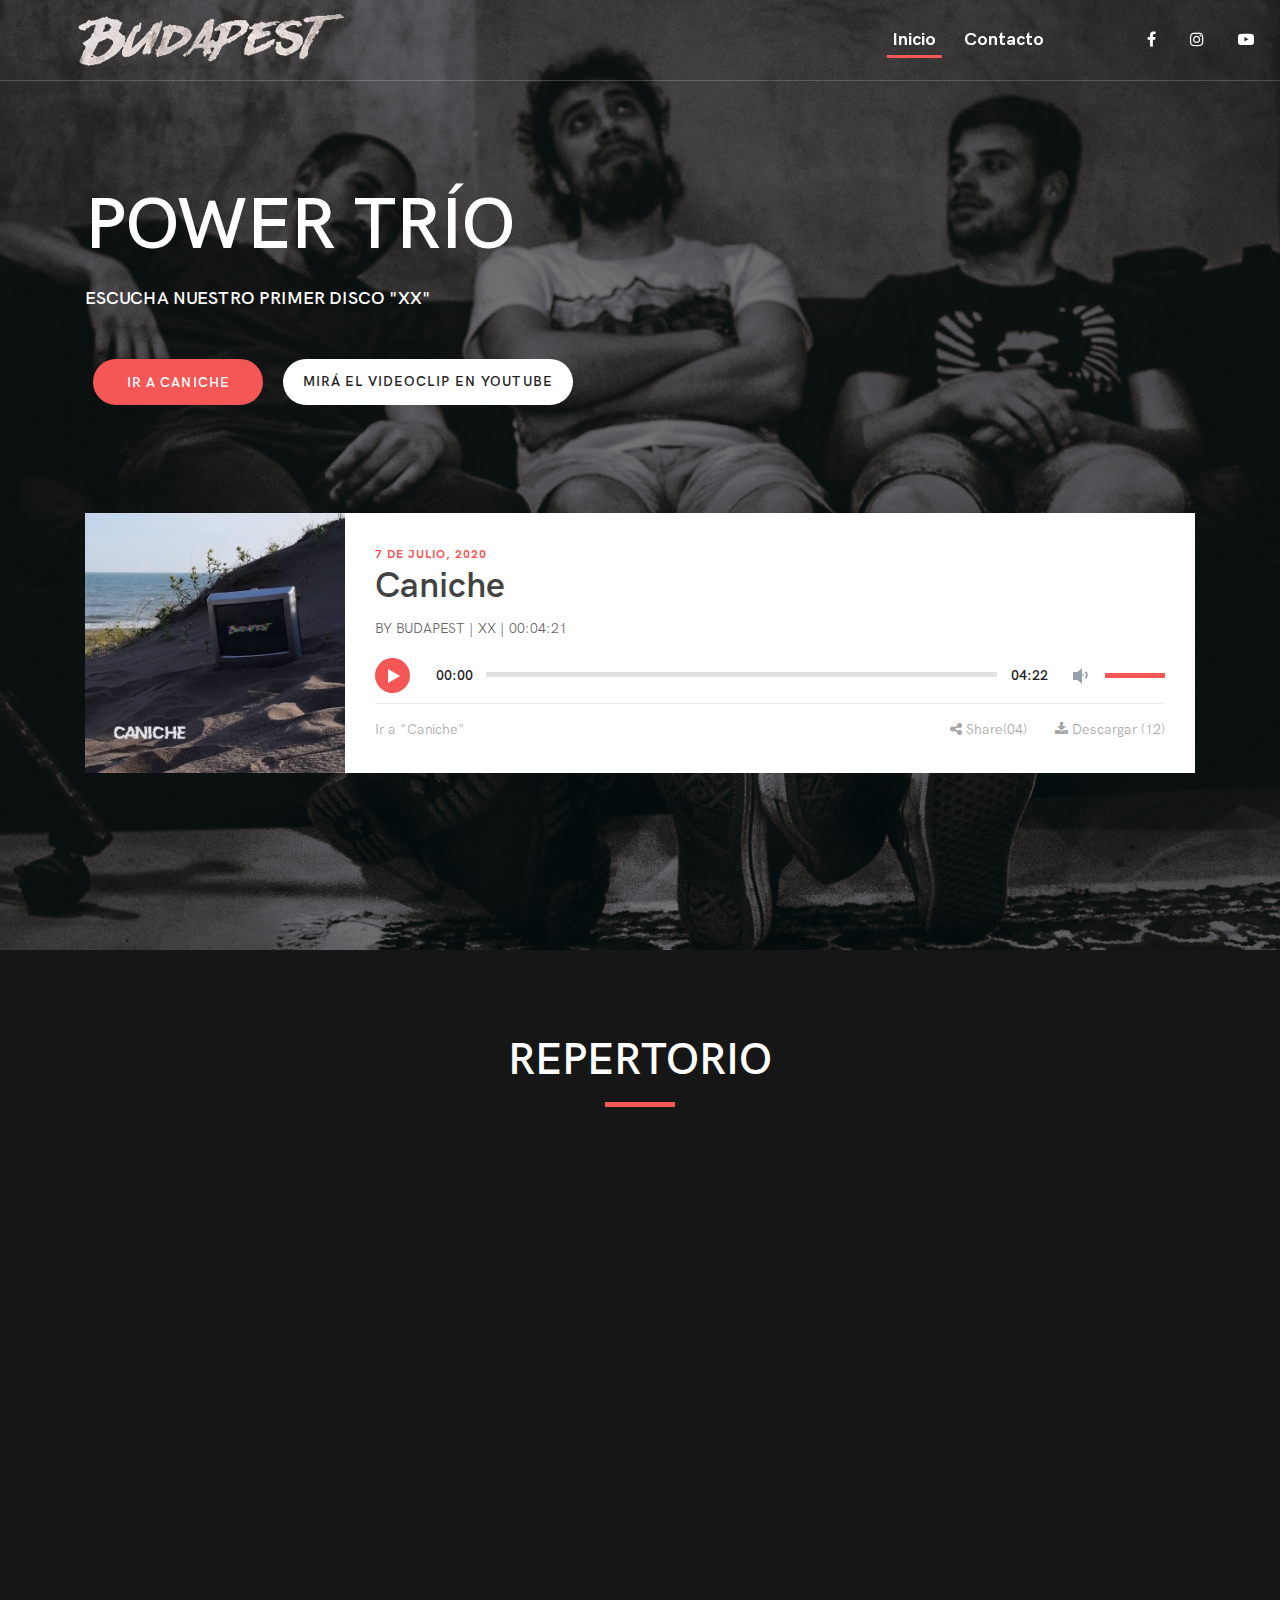
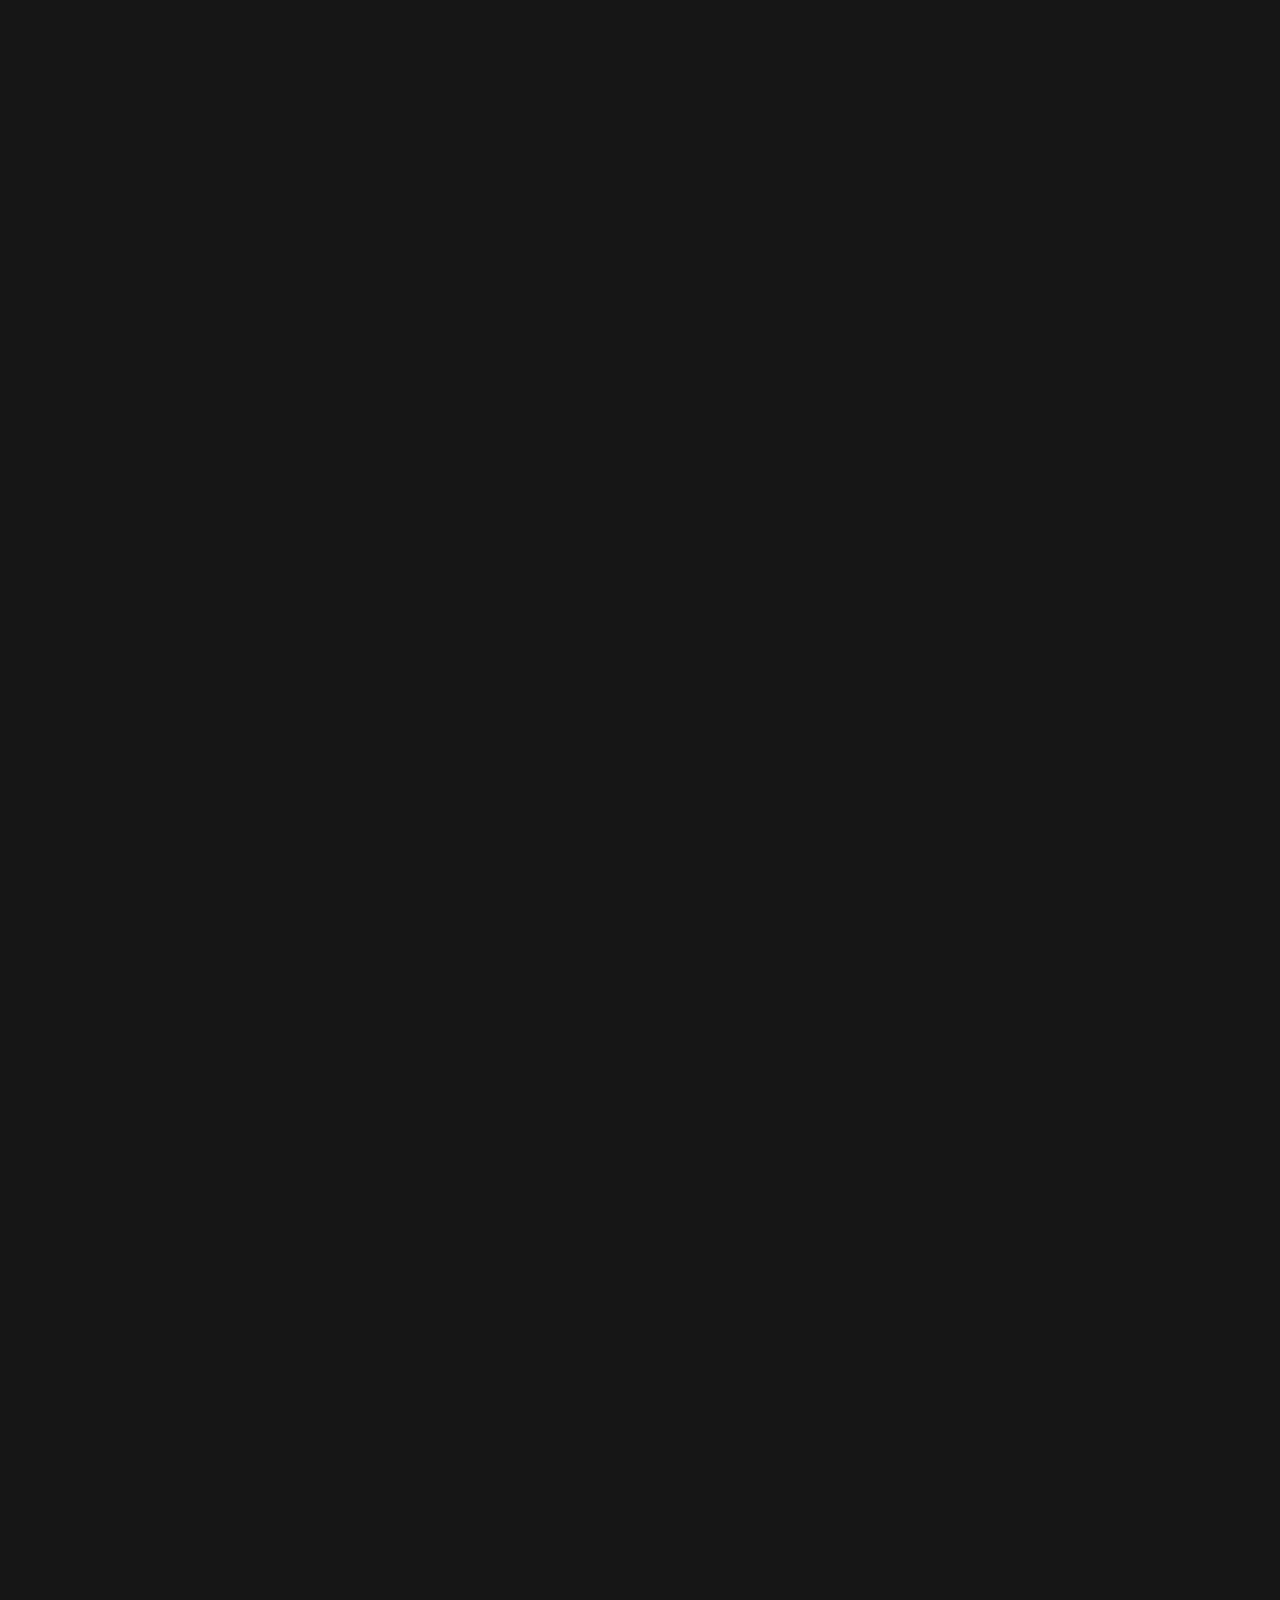
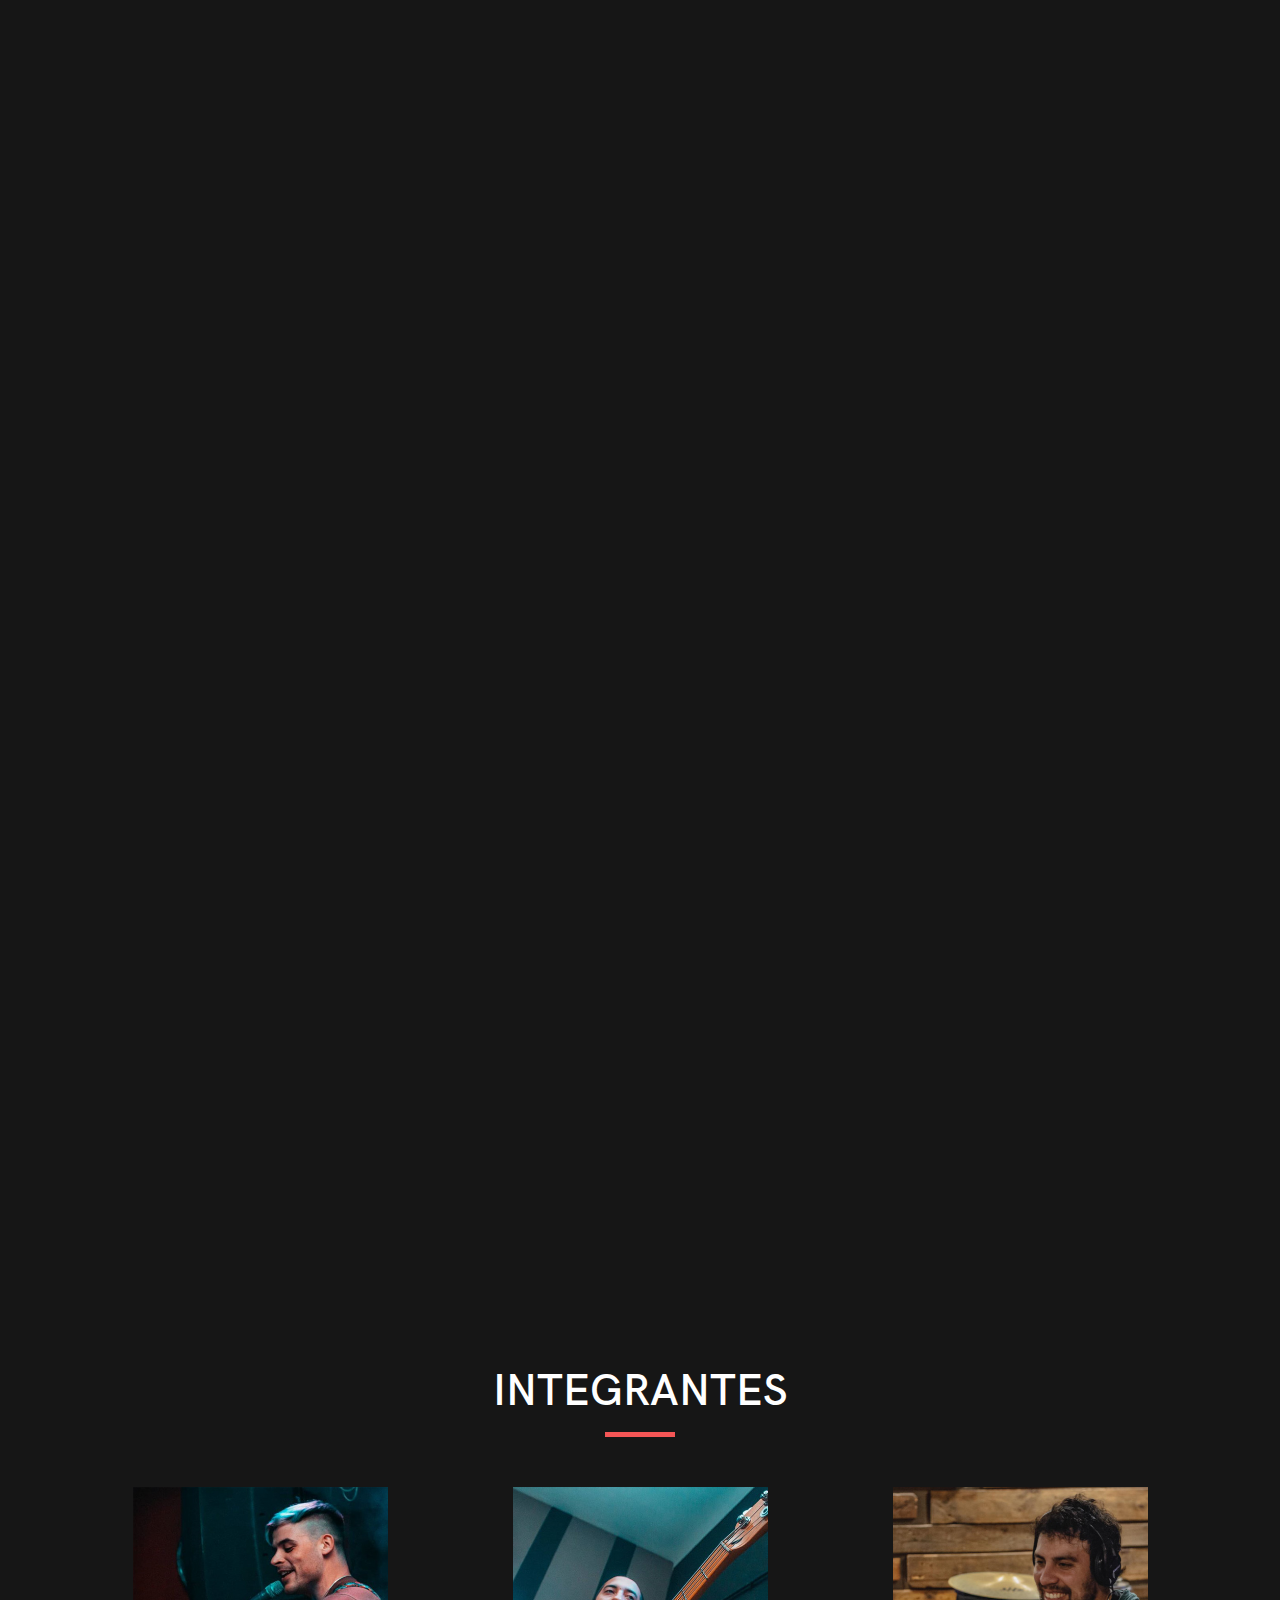
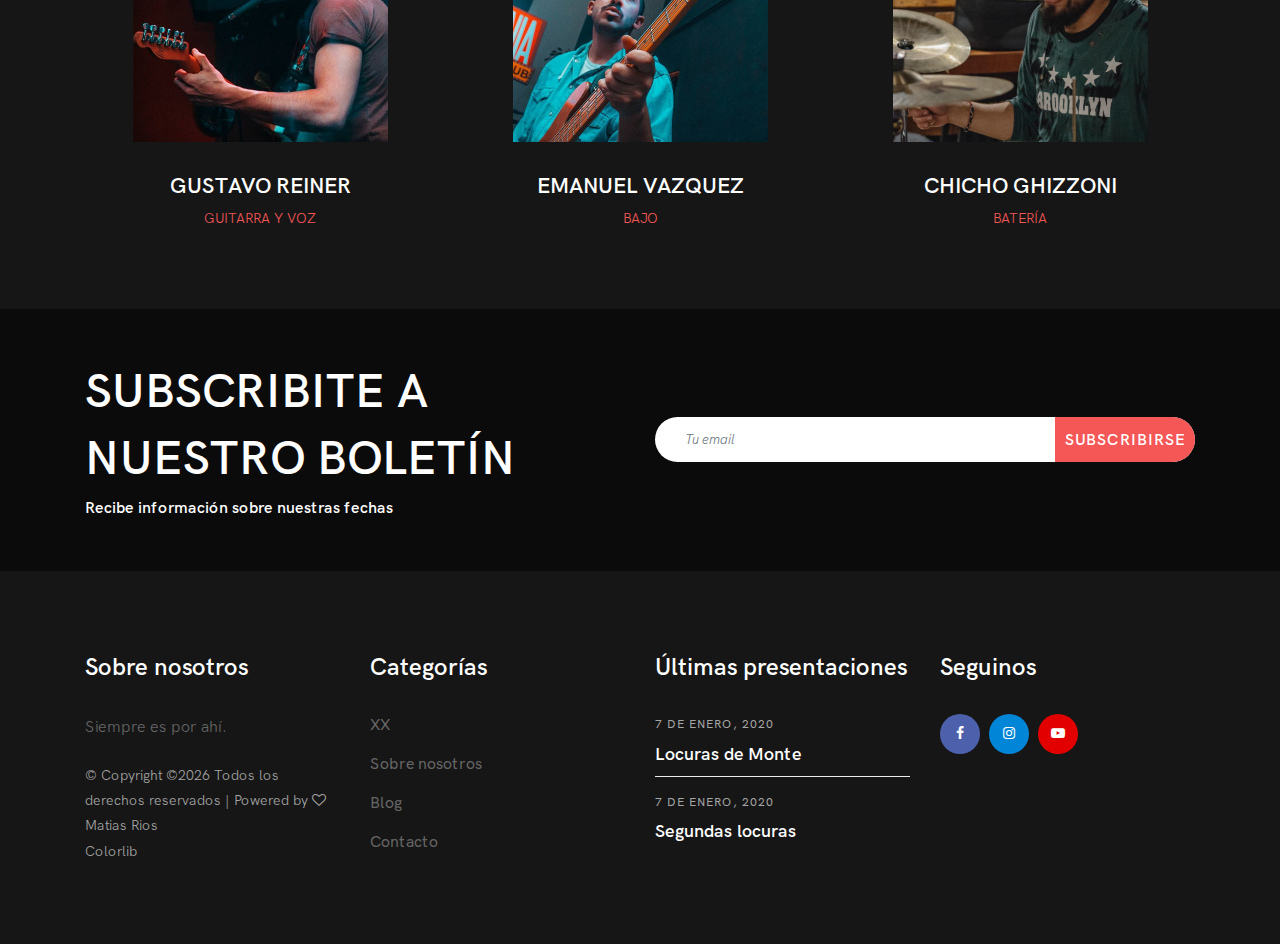
==== commit 11538a93: "Update index.html" ====
--- a/index.html
+++ b/index.html
@@ -123,7 +123,101 @@
       <div class="welcome-welcome-slide bg-img bg-overlay" style="background-image: url(img/fondo.jpg);">
         <div class="container h-100">
           <div class="row h-100 align-items-center">
+			<div class="col-12">
+              <!-- Welcome Text -->
+              <div class="welcome-text">
+                 <h2 data-animation="fadeInUp" data-delay="10ms">POWER TRÍO</h2>
+                <h5 data-animation="fadeInUp" data-delay="30ms">ESCUCHA NUESTRO PRIMER DISCO "XX"</h5>
+                <div class="welcome-btn-group">
+                  <a href="caniche.html" class="btn poca-btn m-2 ml-0 active" data-animation="fadeInUp" data-delay="500ms">IR A CANICHE</a>
+                  <a href="https://www.youtube.com/watch?v=kKbOI_yQDYo" target="_blank" class="btn poca-btn btn-2 m-2" data-animation="fadeInUp" data-delay="700ms">MIRÁ EL VIDEOCLIP EN YOUTUBE</a>
+                </div>
+              </div>
+              <!-- Welcome Music Area -->
+              <div class="poca-music-area mt-100 d-flex align-items-center flex-wrap" data-animation="fadeInUp" data-delay="900ms">
+                <div class="poca-music-thumbnail">
+                  <img src="./img/caniche1.jpg" alt="">
+                </div>
+                <div class="poca-music-content">
+                  <span class="music-published-date">7 de Julio, 2020</span>
+                  <h2>Caniche</h2>
+                  <div class="music-meta-data">
+                    <p>By <a href="#" class="music-author">BUDAPEST</a> | <a href="#" class="music-catagory">XX</a> | <a href="#" class="music-duration">00:04:21</a></p>
+                  </div>
+                  <!-- Music Player -->
+                  <div class="poca-music-player">
+                    <audio preload="auto" controls>
+                      <source src="canciones/caniche.mp3">
+                    </audio>
+                  </div>
+                  <!-- Likes, Share & Download -->
+                  <div class="likes-share-download d-flex align-items-center justify-content-between">
+                    <a href="caniche.html" target= "_blank"><i  aria-hidden="true"></i> Ir a "Caniche" </a>
+                    <div>
+                      <a href="#" class="mr-4"><i class="fa fa-share-alt" aria-hidden="true"></i> Share(04)</a>
+                      <a href="canciones/caniche.mp3" dowload="caniche.mp3"><i class="fa fa-download" aria-hidden="true"></i> Descargar (12)</a>
+                    </div>
+                  </div>
+                </div>
+              </div>
+            </div>
+          </div>
+        </div>
+      </div>
+
+      <!-- Single Welcome Slide -->
+      <div class="welcome-welcome-slide bg-img bg-overlay" style="background-image: url(img/fondo2.jpg);">
+        <div class="container h-100">
+          <div class="row h-100 align-items-center">
             <div class="col-12">
+              <!-- Welcome Text -->
+              <div class="welcome-text">
+                 <h2 data-animation="fadeInUp" data-delay="10ms">POWER TRÍO</h2>
+                <h5 data-animation="fadeInUp" data-delay="30ms">ESCUCHA NUESTRO PRIMER DISCO "XX"</h5>
+                <div class="welcome-btn-group">
+                  <a href="aniima.html" class="btn poca-btn m-2 ml-0 active" data-animation="fadeInUp" data-delay="500ms">IR A ANIMA</a>
+                  <a href="https://www.youtube.com/watch?v=lGCtZXgt6Mw" target="_blank" class="btn poca-btn btn-2 m-2" data-animation="fadeInUp" data-delay="700ms">ESCUCHAR EN YOUTUBE</a>
+                </div>
+              </div>
+              <!-- Welcome Music Area -->
+              <div class="poca-music-area mt-100 d-flex align-items-center flex-wrap" data-animation="fadeInUp" data-delay="900ms">
+                <div class="poca-music-thumbnail">
+                  <img src="./img/anima1.jpg" alt="">
+                </div>
+                <div class="poca-music-content">
+                  <span class="music-published-date">7 de Julio, 2020</span>
+                  <h2>Ánima</h2>
+                  <div class="music-meta-data">
+                    <p>By <a href="#" class="music-author">BUDAPEST</a> | <a href="#" class="music-catagory">XX</a> | <a href="#" class="music-duration">00:03:53</a></p>
+                  </div>
+                  <!-- Music Player -->
+                  <div class="poca-music-player">
+                    <audio preload="auto" controls>
+                      <source src="canciones/anima.mp3">
+                    </audio>
+                  </div>
+                  <!-- Likes, Share & Download -->
+                  <div class="likes-share-download d-flex align-items-center justify-content-between">
+                    <a href="anima.html" target= "_blank"><i  aria-hidden="true"></i> Ir a "Anima" </a>
+                    <div>
+                      <a href="#" class="mr-4"><i class="fa fa-share-alt" aria-hidden="true"></i> Compartir</a>
+                      <a href="canciones/anima.mp3" download="anima.mp3"><i class="fa fa-download" aria-hidden="true"></i> Descargar</a>
+                    </div>
+                  </div>
+                </div>
+              </div>
+            </div>
+          </div>
+        </div>
+      </div>
+
+      <!-- Single Welcome Slide -->
+      <div class="welcome-welcome-slide bg-img bg-overlay" style="background-image: url(img/fondo3.jpg);">
+        <div class="container h-100">
+          <div class="row h-100 align-items-center">
+            
+            <div class="col-12">
+				
               <!-- Welcome Text -->
               <div class="welcome-text">
                 <h2 data-animation="fadeInUp" data-delay="100ms">POWER TRÍO</h2>
@@ -173,98 +267,6 @@
         </div>
       </div>
 
-      <!-- Single Welcome Slide -->
-      <div class="welcome-welcome-slide bg-img bg-overlay" style="background-image: url(img/fondo2.jpg);">
-        <div class="container h-100">
-          <div class="row h-100 align-items-center">
-            <div class="col-12">
-              <!-- Welcome Text -->
-              <div class="welcome-text">
-                 <h2 data-animation="fadeInUp" data-delay="10ms">POWER TRÍO</h2>
-                <h5 data-animation="fadeInUp" data-delay="30ms">ESCUCHA NUESTRO PRIMER DISCO "XX"</h5>
-                <div class="welcome-btn-group">
-                  <a href="aniima.html" class="btn poca-btn m-2 ml-0 active" data-animation="fadeInUp" data-delay="500ms">IR A ANIMA</a>
-                  <a href="https://www.youtube.com/watch?v=lGCtZXgt6Mw" target="_blank" class="btn poca-btn btn-2 m-2" data-animation="fadeInUp" data-delay="700ms">ESCUCHAR EN YOUTUBE</a>
-                </div>
-              </div>
-              <!-- Welcome Music Area -->
-              <div class="poca-music-area mt-100 d-flex align-items-center flex-wrap" data-animation="fadeInUp" data-delay="900ms">
-                <div class="poca-music-thumbnail">
-                  <img src="./img/anima1.jpg" alt="">
-                </div>
-                <div class="poca-music-content">
-                  <span class="music-published-date">7 de Julio, 2020</span>
-                  <h2>Ánima</h2>
-                  <div class="music-meta-data">
-                    <p>By <a href="#" class="music-author">BUDAPEST</a> | <a href="#" class="music-catagory">XX</a> | <a href="#" class="music-duration">00:03:53</a></p>
-                  </div>
-                  <!-- Music Player -->
-                  <div class="poca-music-player">
-                    <audio preload="auto" controls>
-                      <source src="canciones/anima.mp3">
-                    </audio>
-                  </div>
-                  <!-- Likes, Share & Download -->
-                  <div class="likes-share-download d-flex align-items-center justify-content-between">
-                    <a href="anima.html" target= "_blank"><i  aria-hidden="true"></i> Ir a "Anima" </a>
-                    <div>
-                      <a href="#" class="mr-4"><i class="fa fa-share-alt" aria-hidden="true"></i> Compartir</a>
-                      <a href="canciones/anima.mp3" download="anima.mp3"><i class="fa fa-download" aria-hidden="true"></i> Descargar</a>
-                    </div>
-                  </div>
-                </div>
-              </div>
-            </div>
-          </div>
-        </div>
-      </div>
-
-      <!-- Single Welcome Slide -->
-      <div class="welcome-welcome-slide bg-img bg-overlay" style="background-image: url(img/fondo3.jpg);">
-        <div class="container h-100">
-          <div class="row h-100 align-items-center">
-            <div class="col-12">
-              <!-- Welcome Text -->
-              <div class="welcome-text">
-                 <h2 data-animation="fadeInUp" data-delay="10ms">POWER TRÍO</h2>
-                <h5 data-animation="fadeInUp" data-delay="30ms">ESCUCHA NUESTRO PRIMER DISCO "XX"</h5>
-                <div class="welcome-btn-group">
-                  <a href="caniche.html" class="btn poca-btn m-2 ml-0 active" data-animation="fadeInUp" data-delay="500ms">IR A CANICHE</a>
-                  <a href="https://www.youtube.com/watch?v=kKbOI_yQDYo" target="_blank" class="btn poca-btn btn-2 m-2" data-animation="fadeInUp" data-delay="700ms">ESCUCHAR EN YOUTUBE</a>
-                </div>
-              </div>
-              <!-- Welcome Music Area -->
-              <div class="poca-music-area mt-100 d-flex align-items-center flex-wrap" data-animation="fadeInUp" data-delay="900ms">
-                <div class="poca-music-thumbnail">
-                  <img src="./img/caniche1.jpg" alt="">
-                </div>
-                <div class="poca-music-content">
-                  <span class="music-published-date">7 de Julio, 2020</span>
-                  <h2>Caniche</h2>
-                  <div class="music-meta-data">
-                    <p>By <a href="#" class="music-author">BUDAPEST</a> | <a href="#" class="music-catagory">XX</a> | <a href="#" class="music-duration">00:04:21</a></p>
-                  </div>
-                  <!-- Music Player -->
-                  <div class="poca-music-player">
-                    <audio preload="auto" controls>
-                      <source src="canciones/caniche.mp3">
-                    </audio>
-                  </div>
-                  <!-- Likes, Share & Download -->
-                  <div class="likes-share-download d-flex align-items-center justify-content-between">
-                    <a href="caniche.html" target= "_blank"><i  aria-hidden="true"></i> Ir a "Caniche" </a>
-                    <div>
-                      <a href="#" class="mr-4"><i class="fa fa-share-alt" aria-hidden="true"></i> Share(04)</a>
-                      <a href="canciones/caniche.mp3" dowload="caniche.mp3"><i class="fa fa-download" aria-hidden="true"></i> Descargar (12)</a>
-                    </div>
-                  </div>
-                </div>
-              </div>
-            </div>
-          </div>
-        </div>
-      </div>
-
     </div>
   </section>
   <!-- ***** Welcome Area End ***** -->
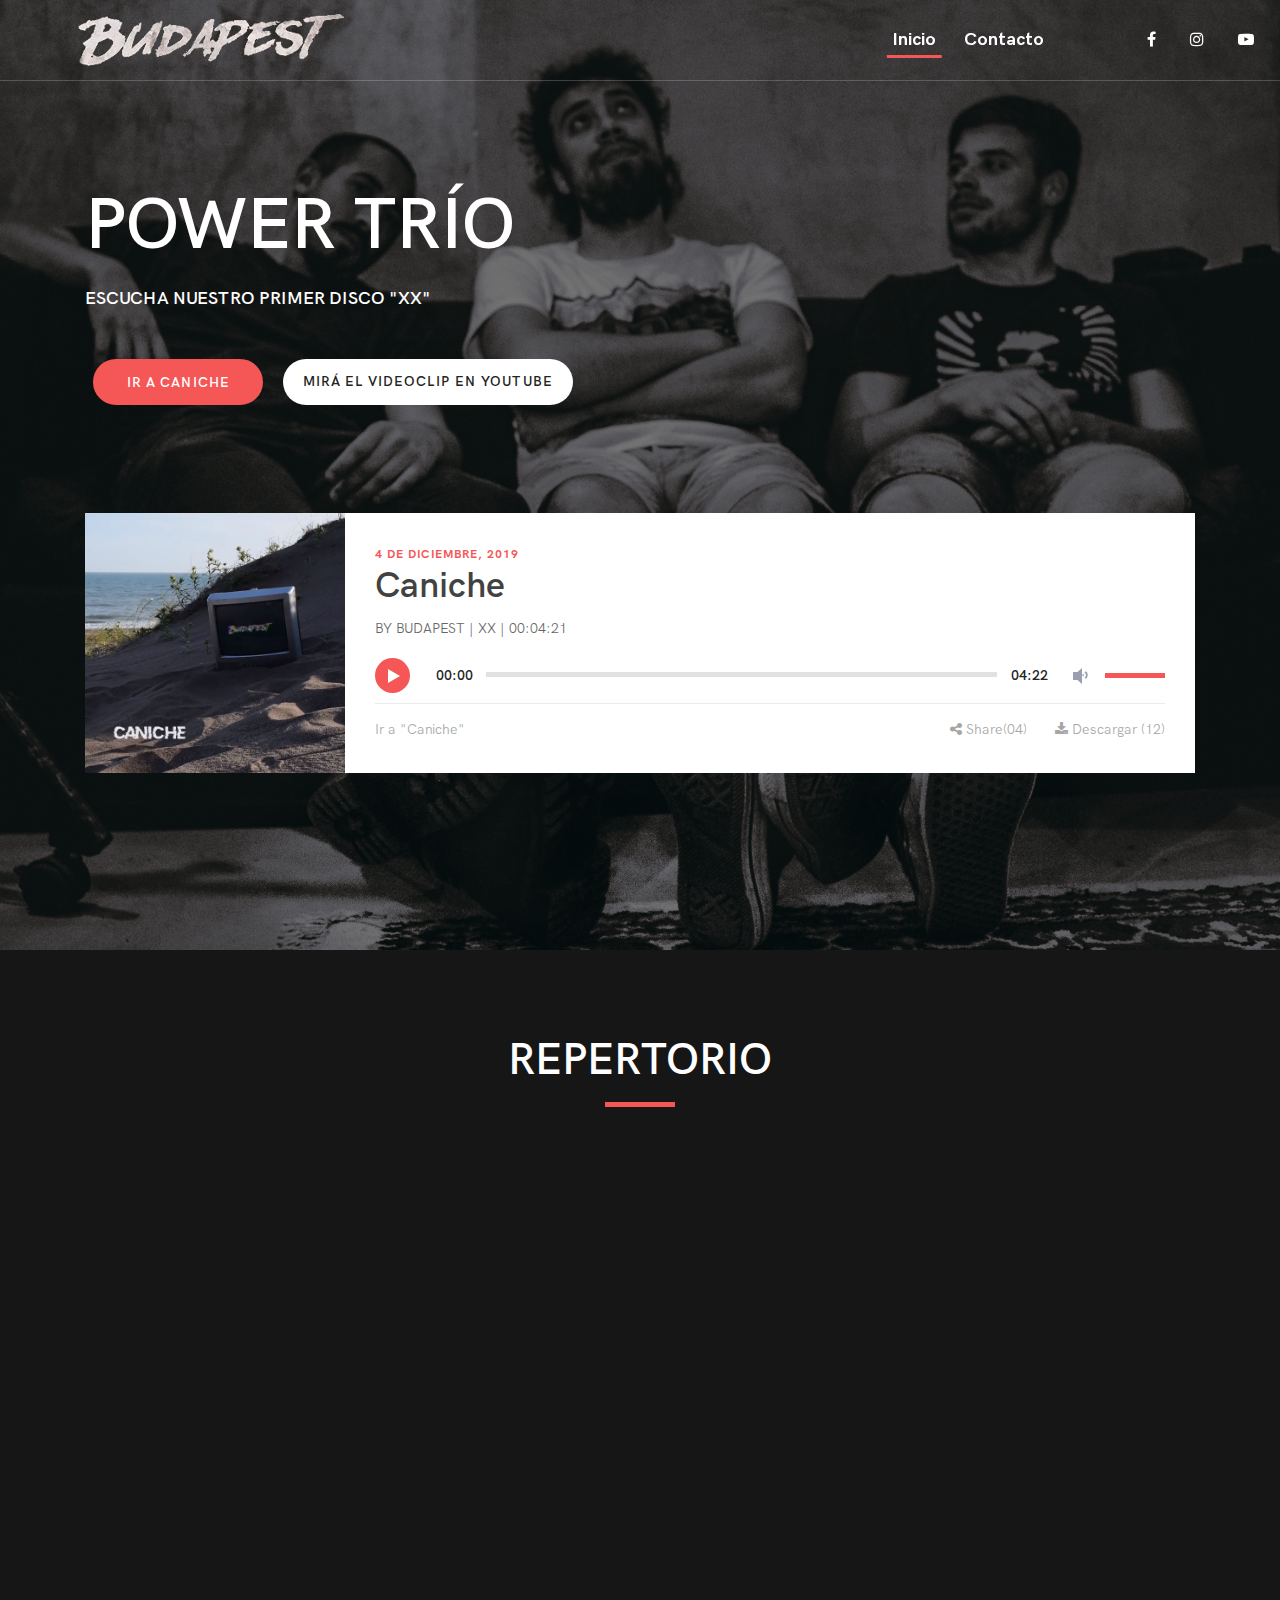
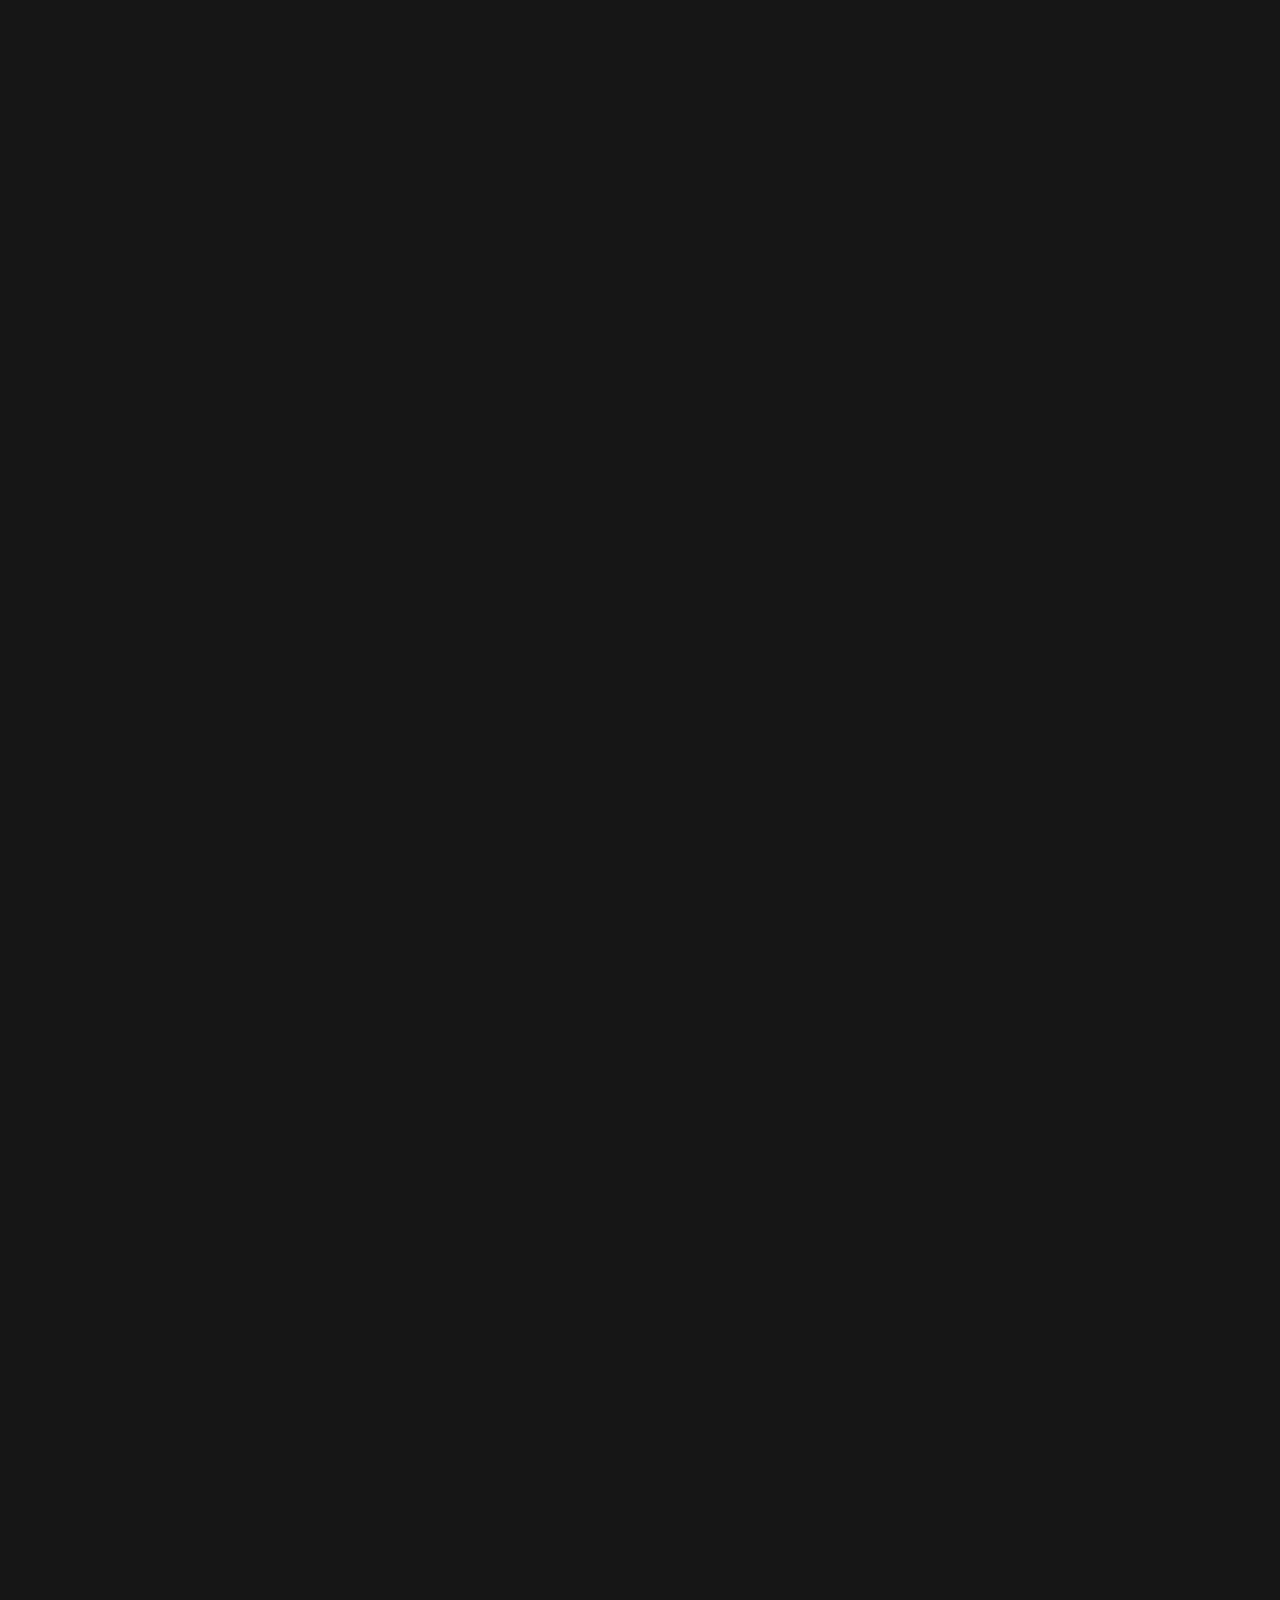
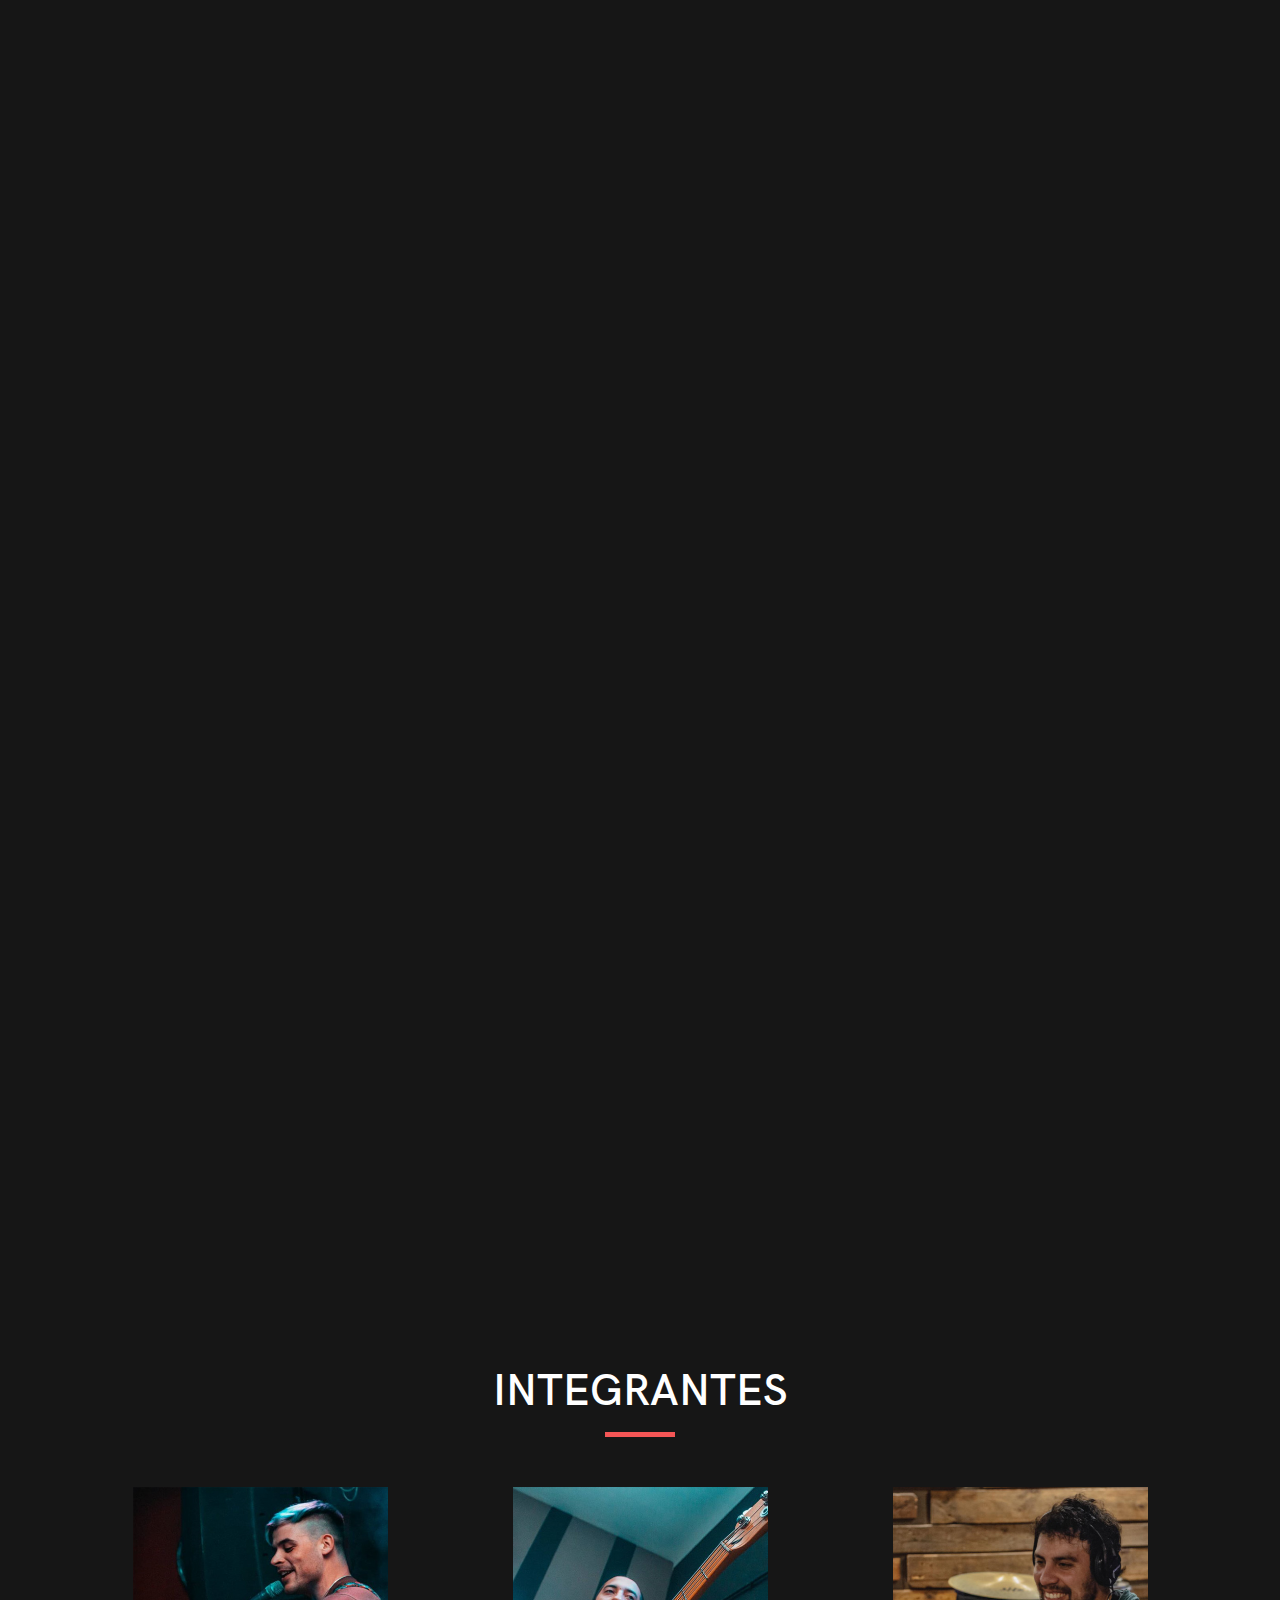
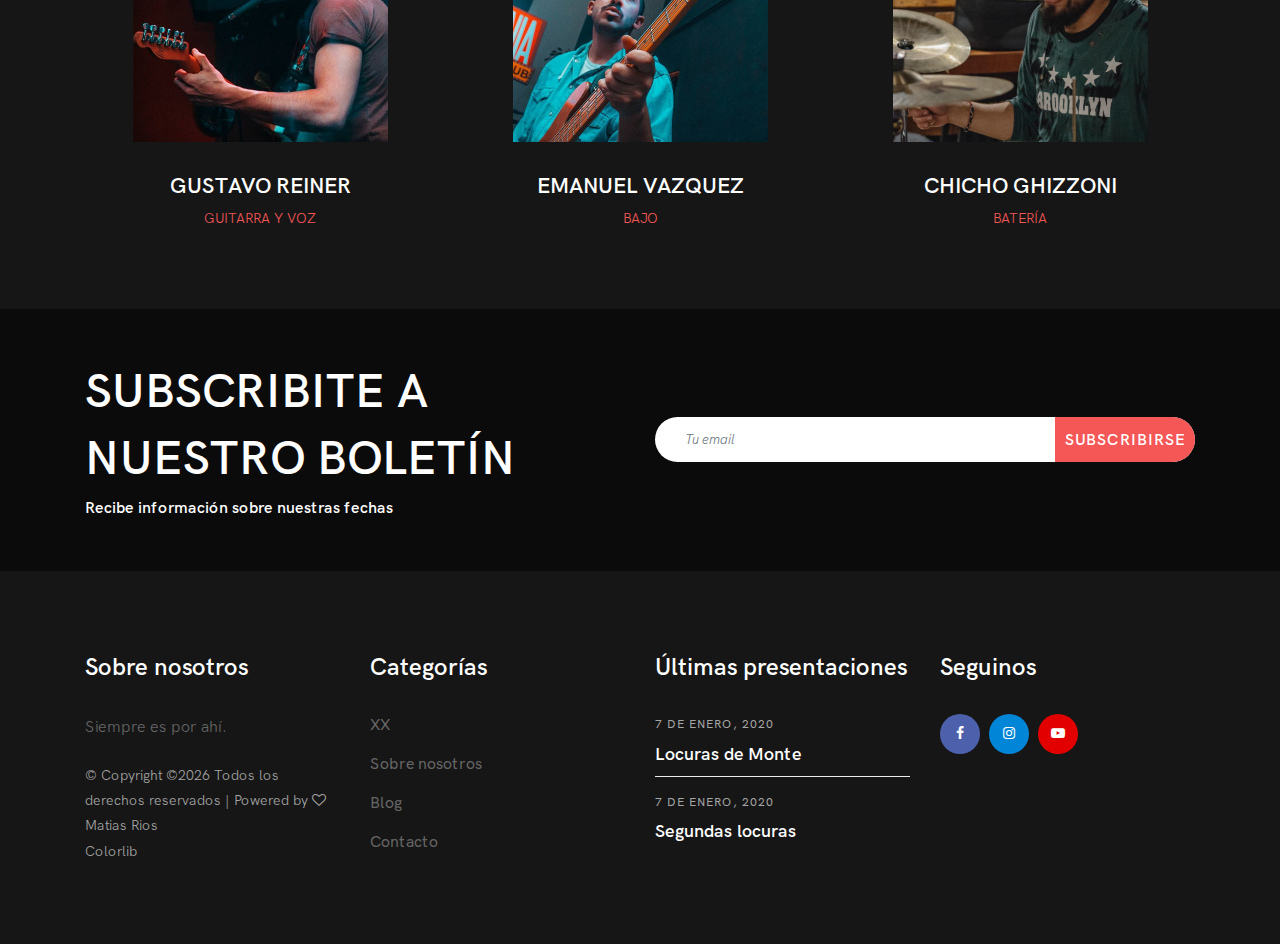
==== commit 30d8366b: "Update index.html" ====
--- a/index.html
+++ b/index.html
@@ -139,7 +139,7 @@
                   <img src="./img/caniche1.jpg" alt="">
                 </div>
                 <div class="poca-music-content">
-                  <span class="music-published-date">7 de Julio, 2020</span>
+                  <span class="music-published-date">4 de diciembre, 2019</span>
                   <h2>Caniche</h2>
                   <div class="music-meta-data">
                     <p>By <a href="#" class="music-author">BUDAPEST</a> | <a href="#" class="music-catagory">XX</a> | <a href="#" class="music-duration">00:04:21</a></p>
@@ -185,7 +185,7 @@
                   <img src="./img/anima1.jpg" alt="">
                 </div>
                 <div class="poca-music-content">
-                  <span class="music-published-date">7 de Julio, 2020</span>
+                  <span class="music-published-date">4 de noviembre, 2019</span>
                   <h2>Ánima</h2>
                   <div class="music-meta-data">
                     <p>By <a href="#" class="music-author">BUDAPEST</a> | <a href="#" class="music-catagory">XX</a> | <a href="#" class="music-duration">00:03:53</a></p>
@@ -233,7 +233,7 @@
                   <img src="./img/mequieroami1.jpg" alt="">
                 </div>
                 <div class="poca-music-content">
-                  <span class="music-published-date">7 de Julio, 2019</span>
+                  <span class="music-published-date">4 de noviembre, 2019</span>
                   <h2>Me quiero a mí</h2>
                   <div class="music-meta-data">
                     <p>By <a href="#" class="music-author">BUDAPEST</a> | <a href="#" class="music-catagory">XX</a> | <a href="#" class="music-duration">00:03:41</a></p>
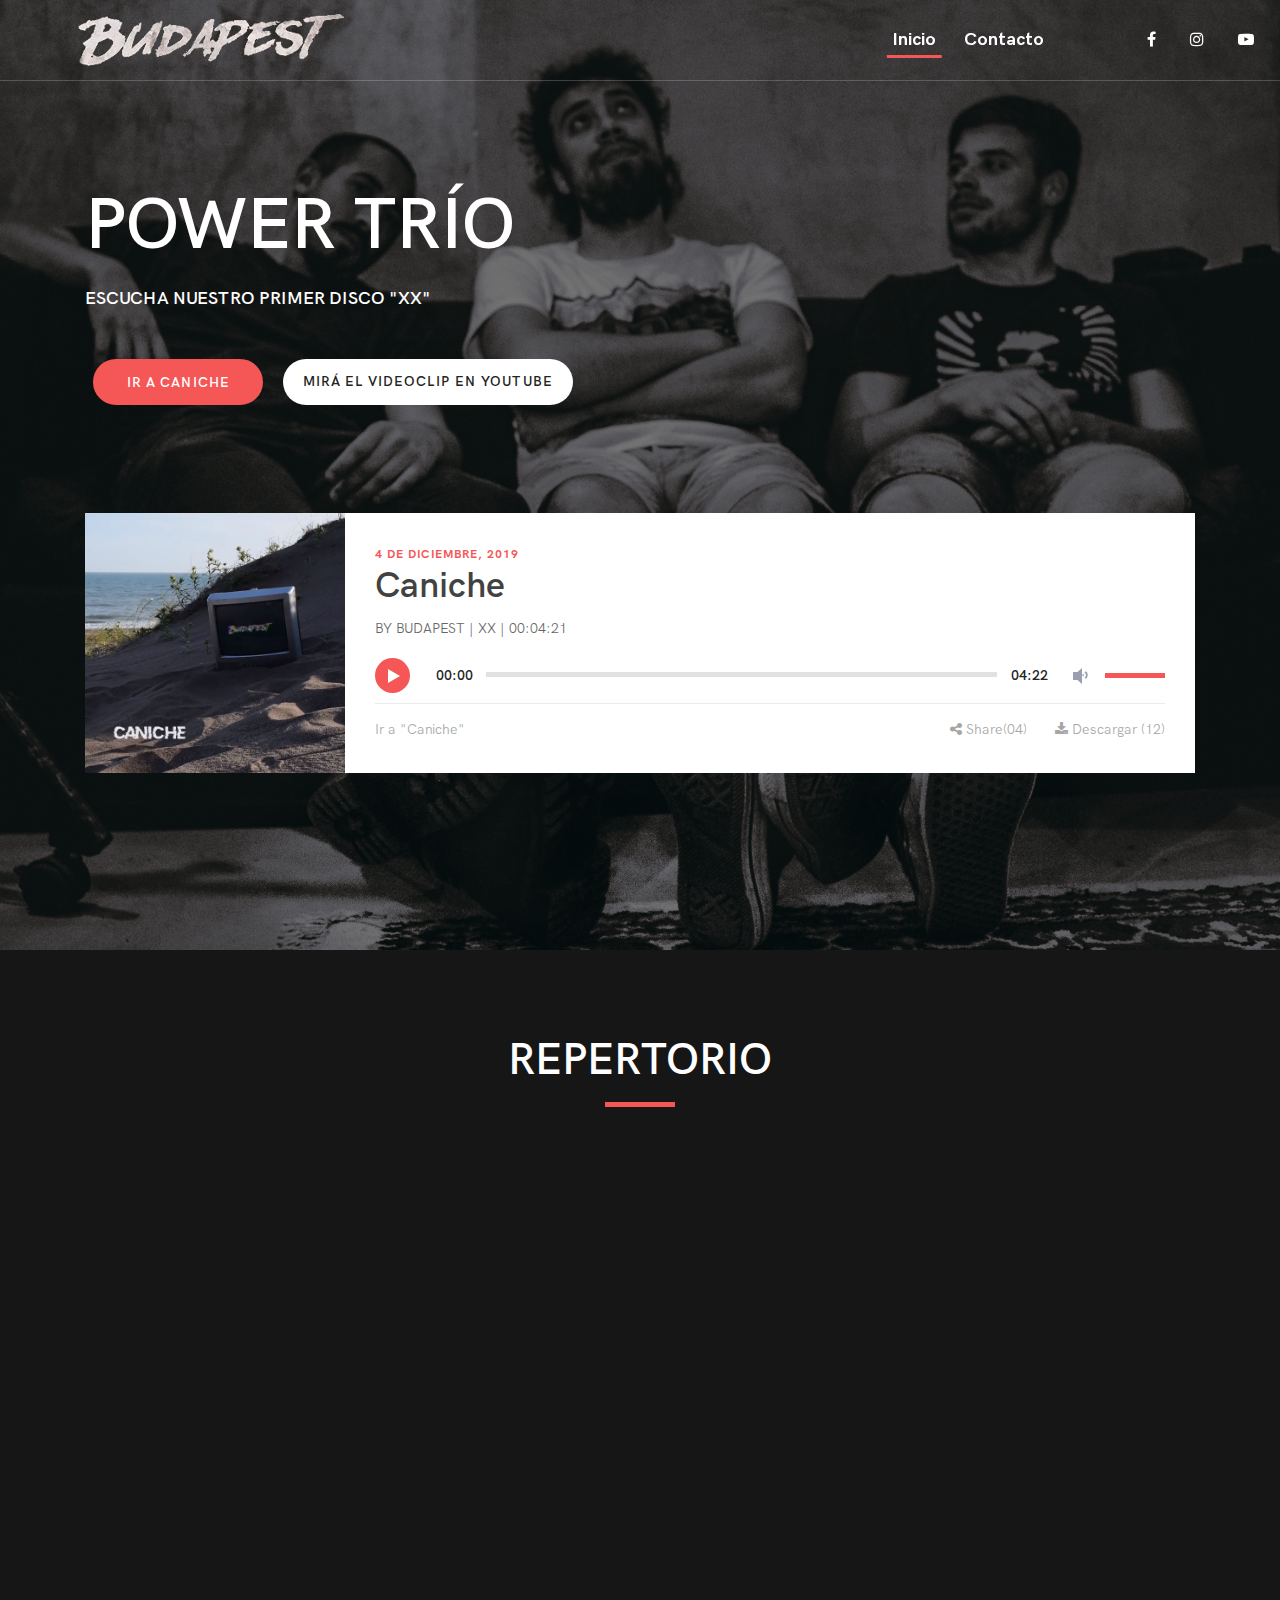
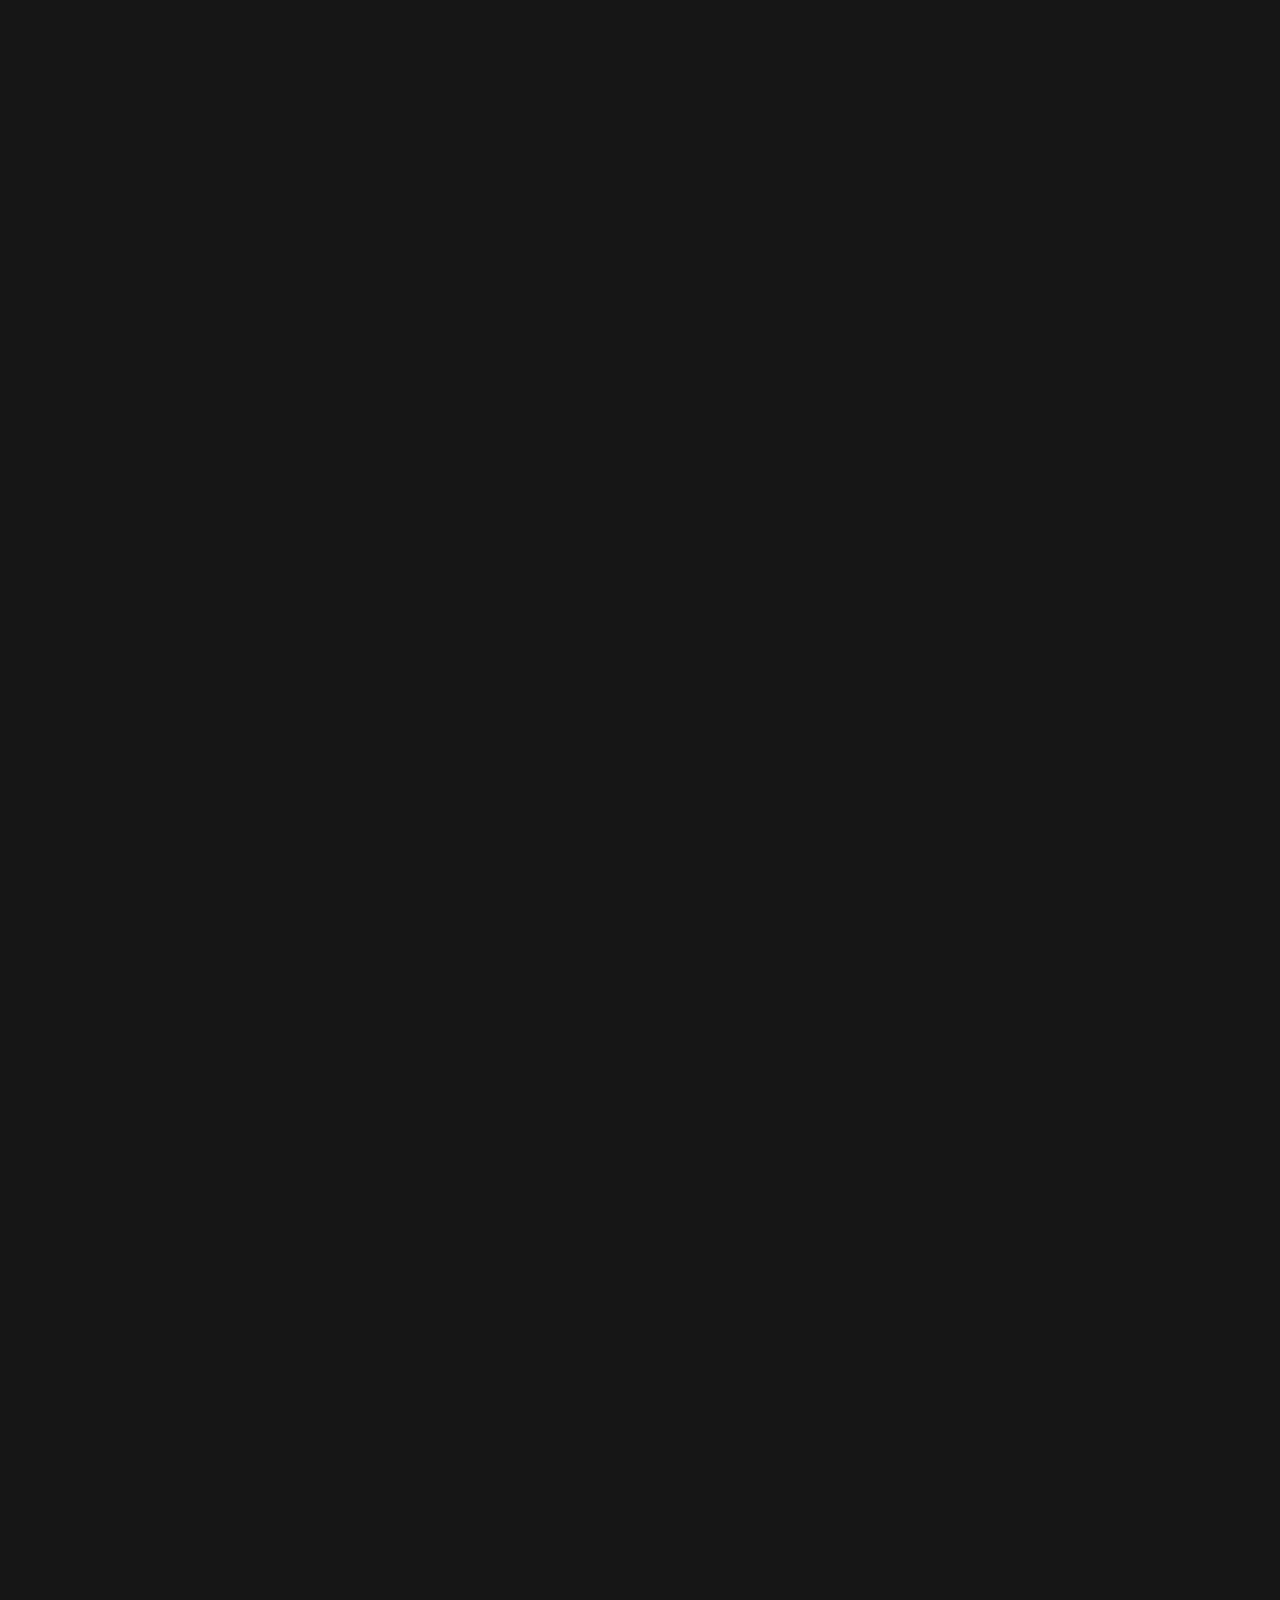
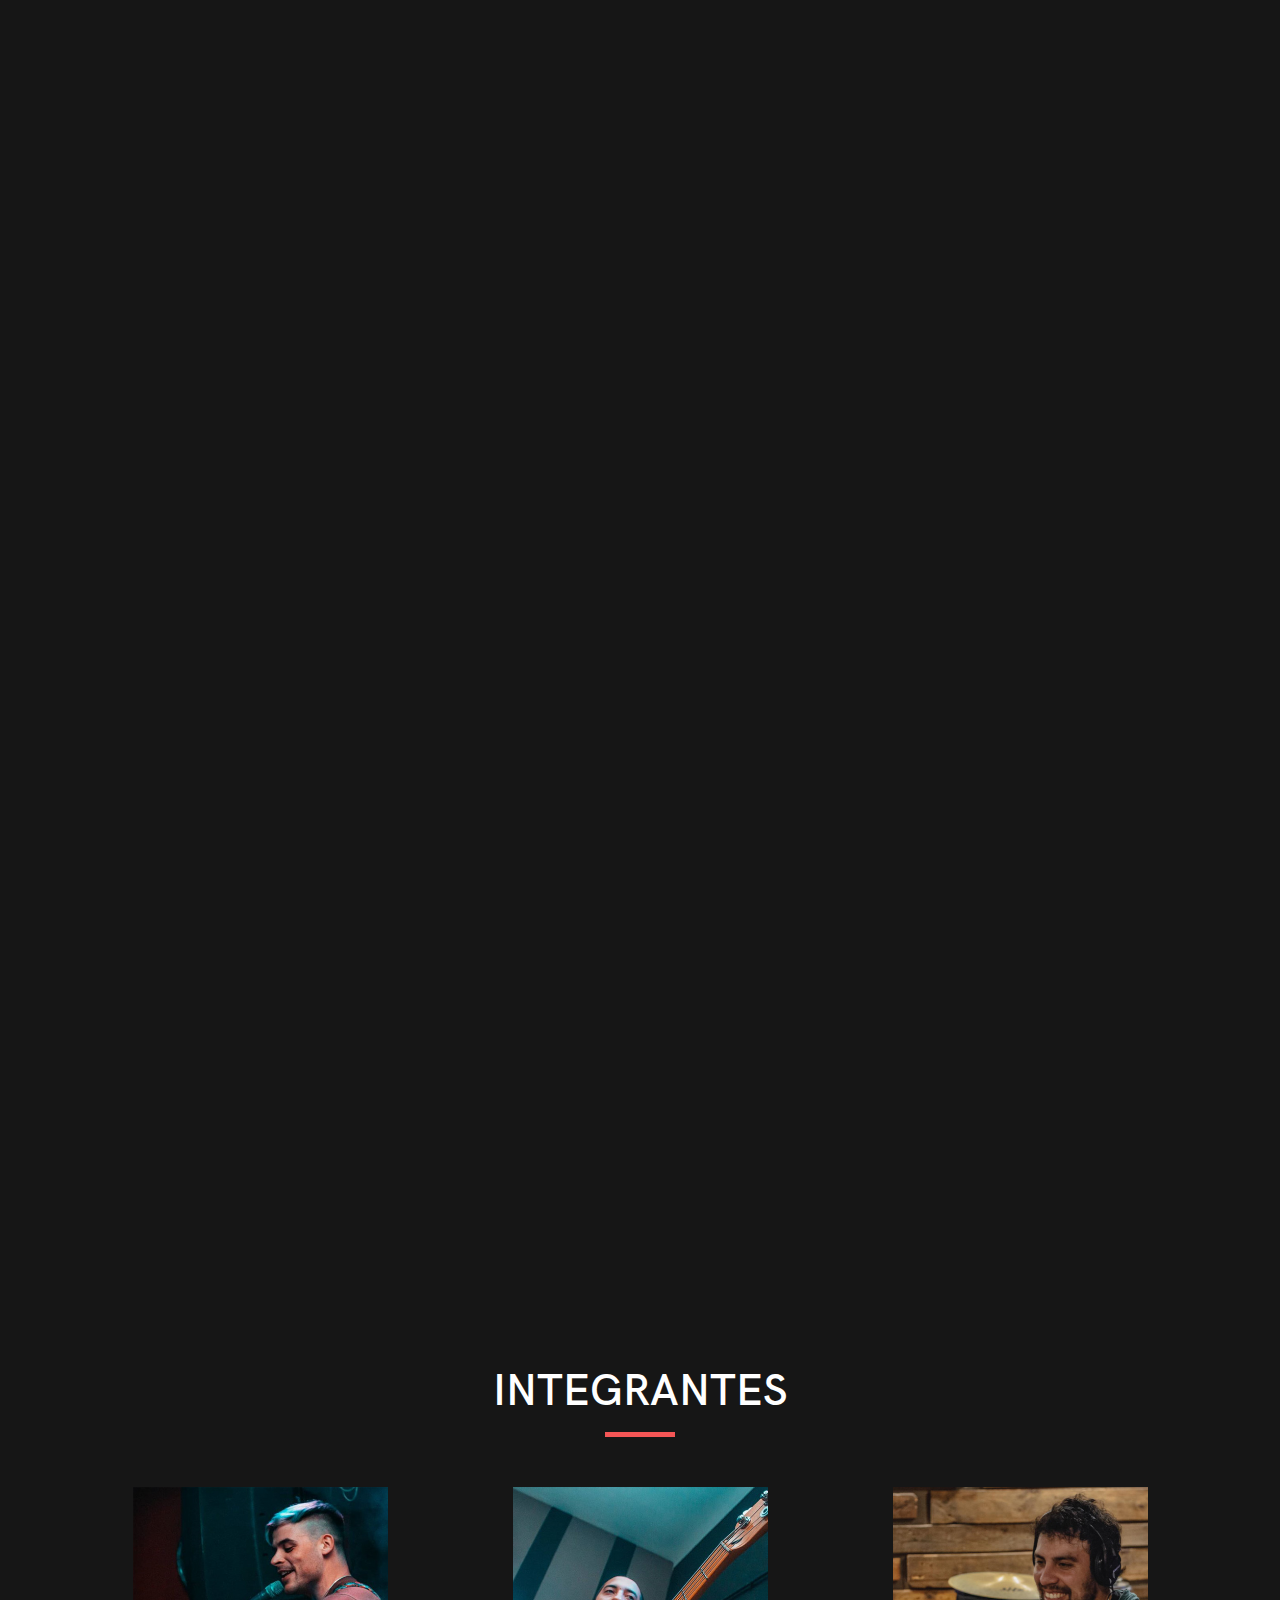
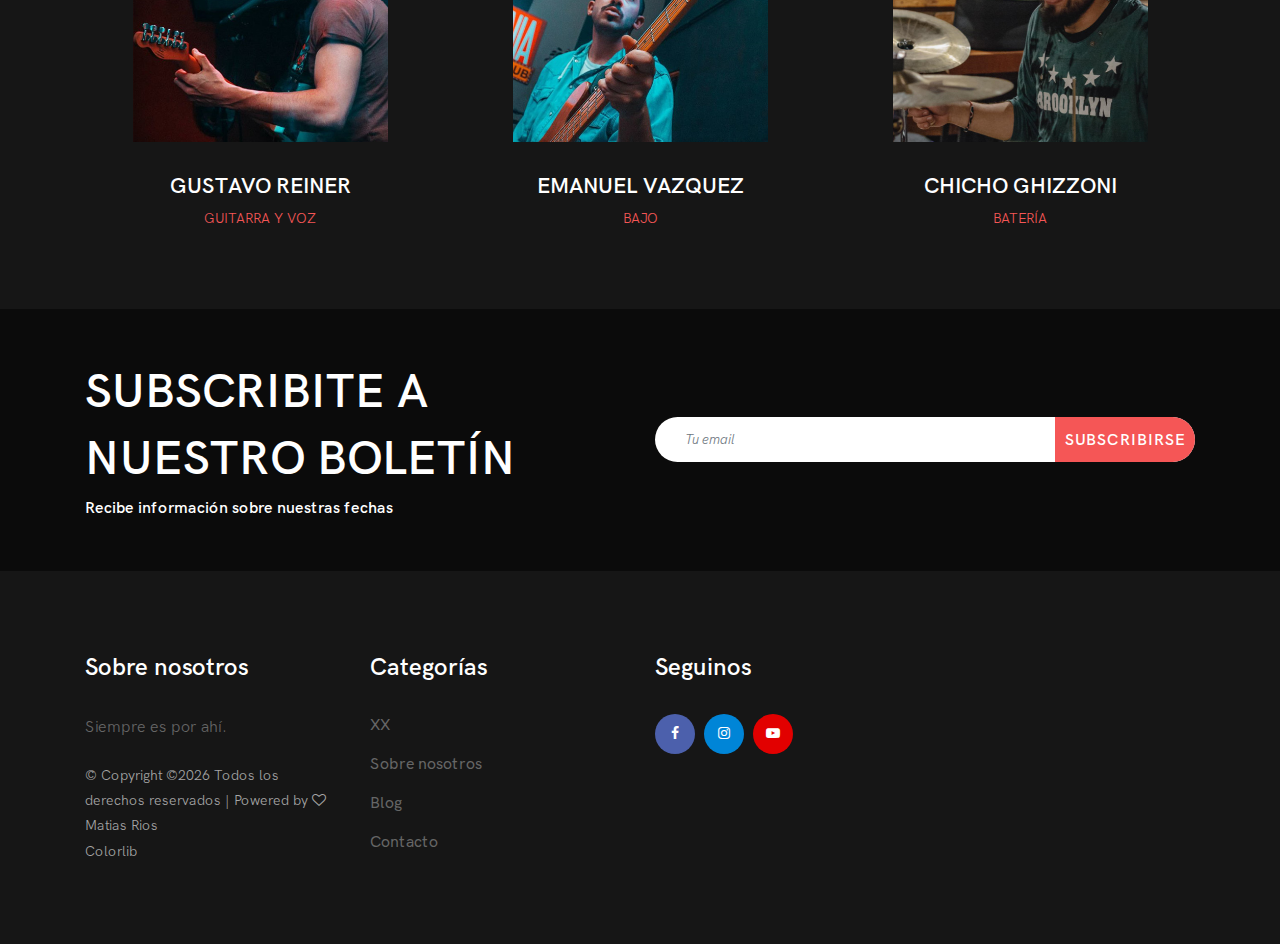
==== commit 9e3b5573: "asd" ====
--- a/index.html
+++ b/index.html
@@ -802,23 +802,23 @@
         </div>
 
         <!-- Single Footer Widget -->
-        <div class="col-12 col-sm-6 col-lg-3">
+        <!--div class="col-12 col-sm-6 col-lg-3">
           <div class="single-footer-widget mb-80">
-            <!-- Widget Title -->
+            <!-- Widget Title >
             <h4 class="widget-title">Últimas presentaciones</h4>
 
-            <!-- Single Latest Episodes -->
+            <!-- Single Latest Episodes >
             <div class="single-latest-episodes">
               <p class="episodes-date">7 de Enero, 2020</p>
               <a href="#" class="episodes-title">Locuras de Monte</a>
             </div>
-            <!-- Single Latest Episodes -->
+            <!-- Single Latest Episodes >
             <div class="single-latest-episodes">
               <p class="episodes-date">7 de Enero, 2020</p>
               <a href="#" class="episodes-title">Segundas locuras</a>
             </div>
           </div>
-        </div>
+        </div-->
 
         <!-- Single Footer Widget -->
         <div class="col-12 col-sm-6 col-lg-3">
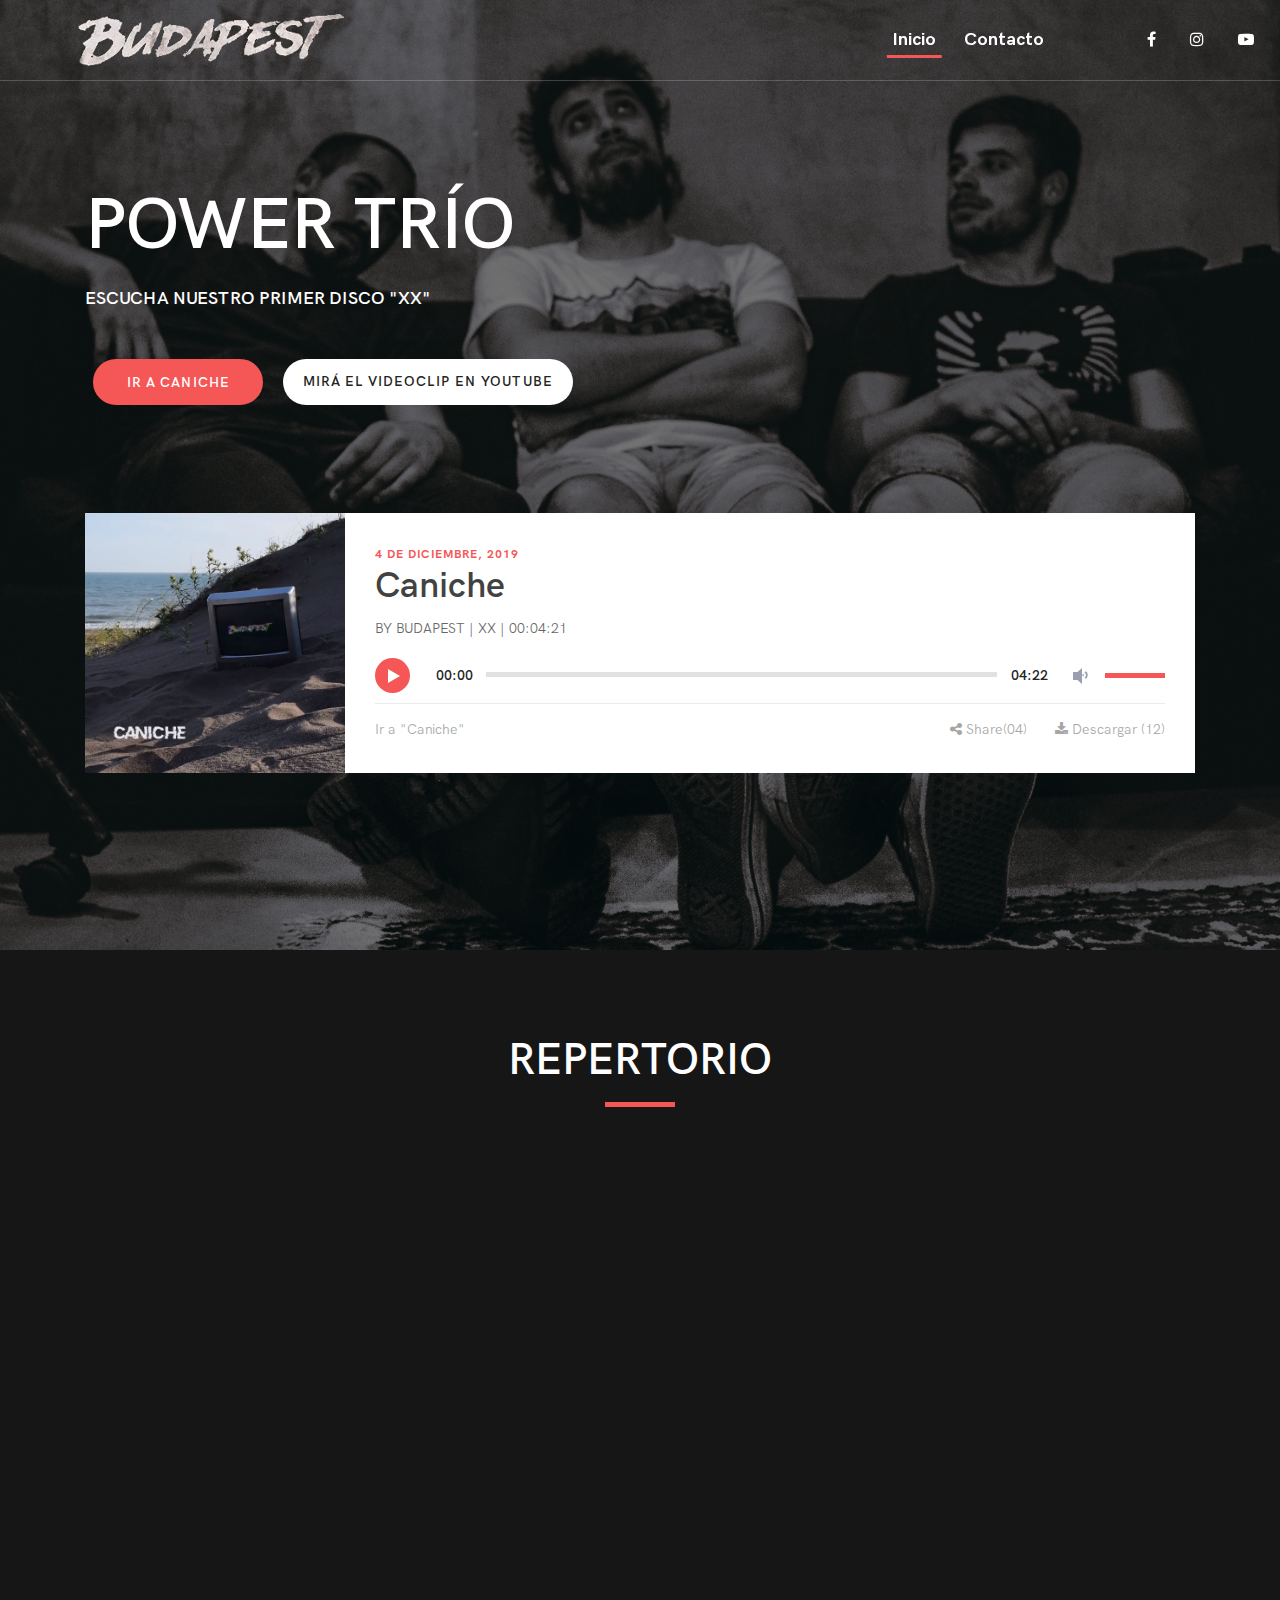
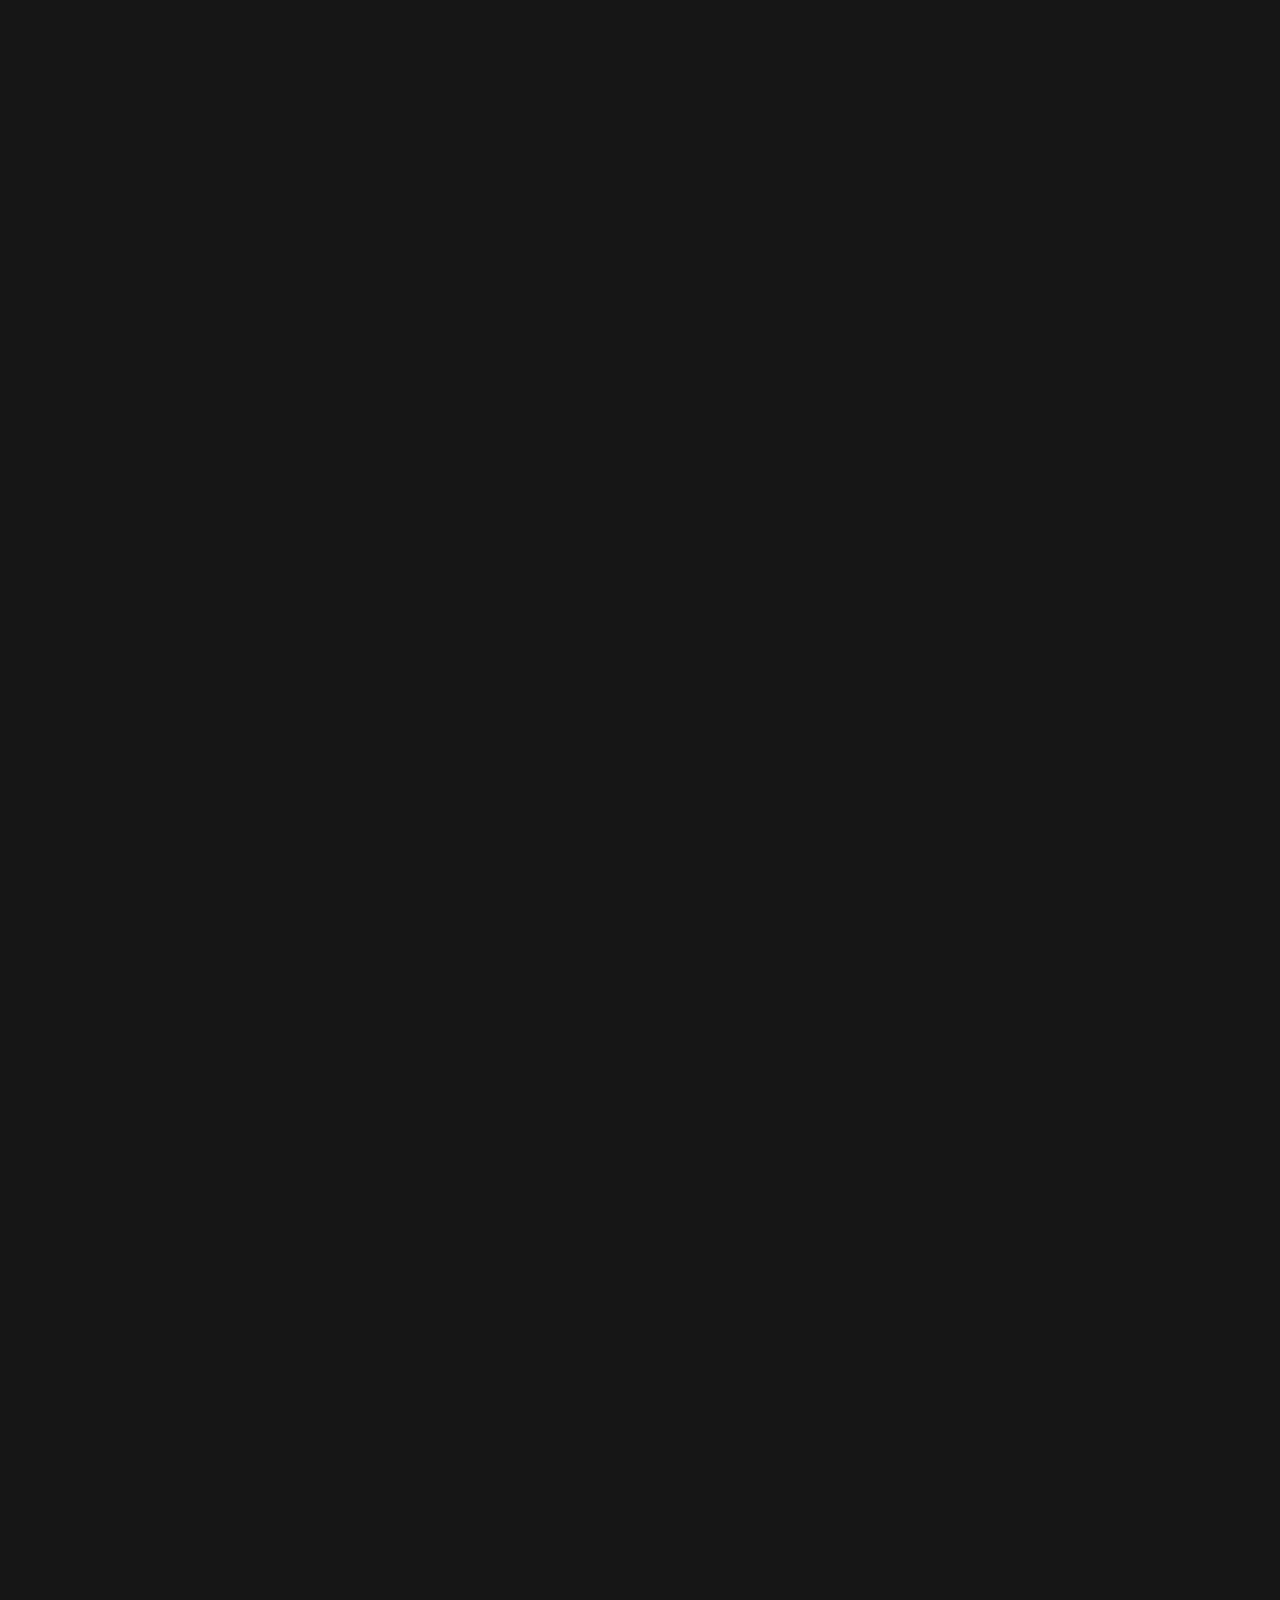
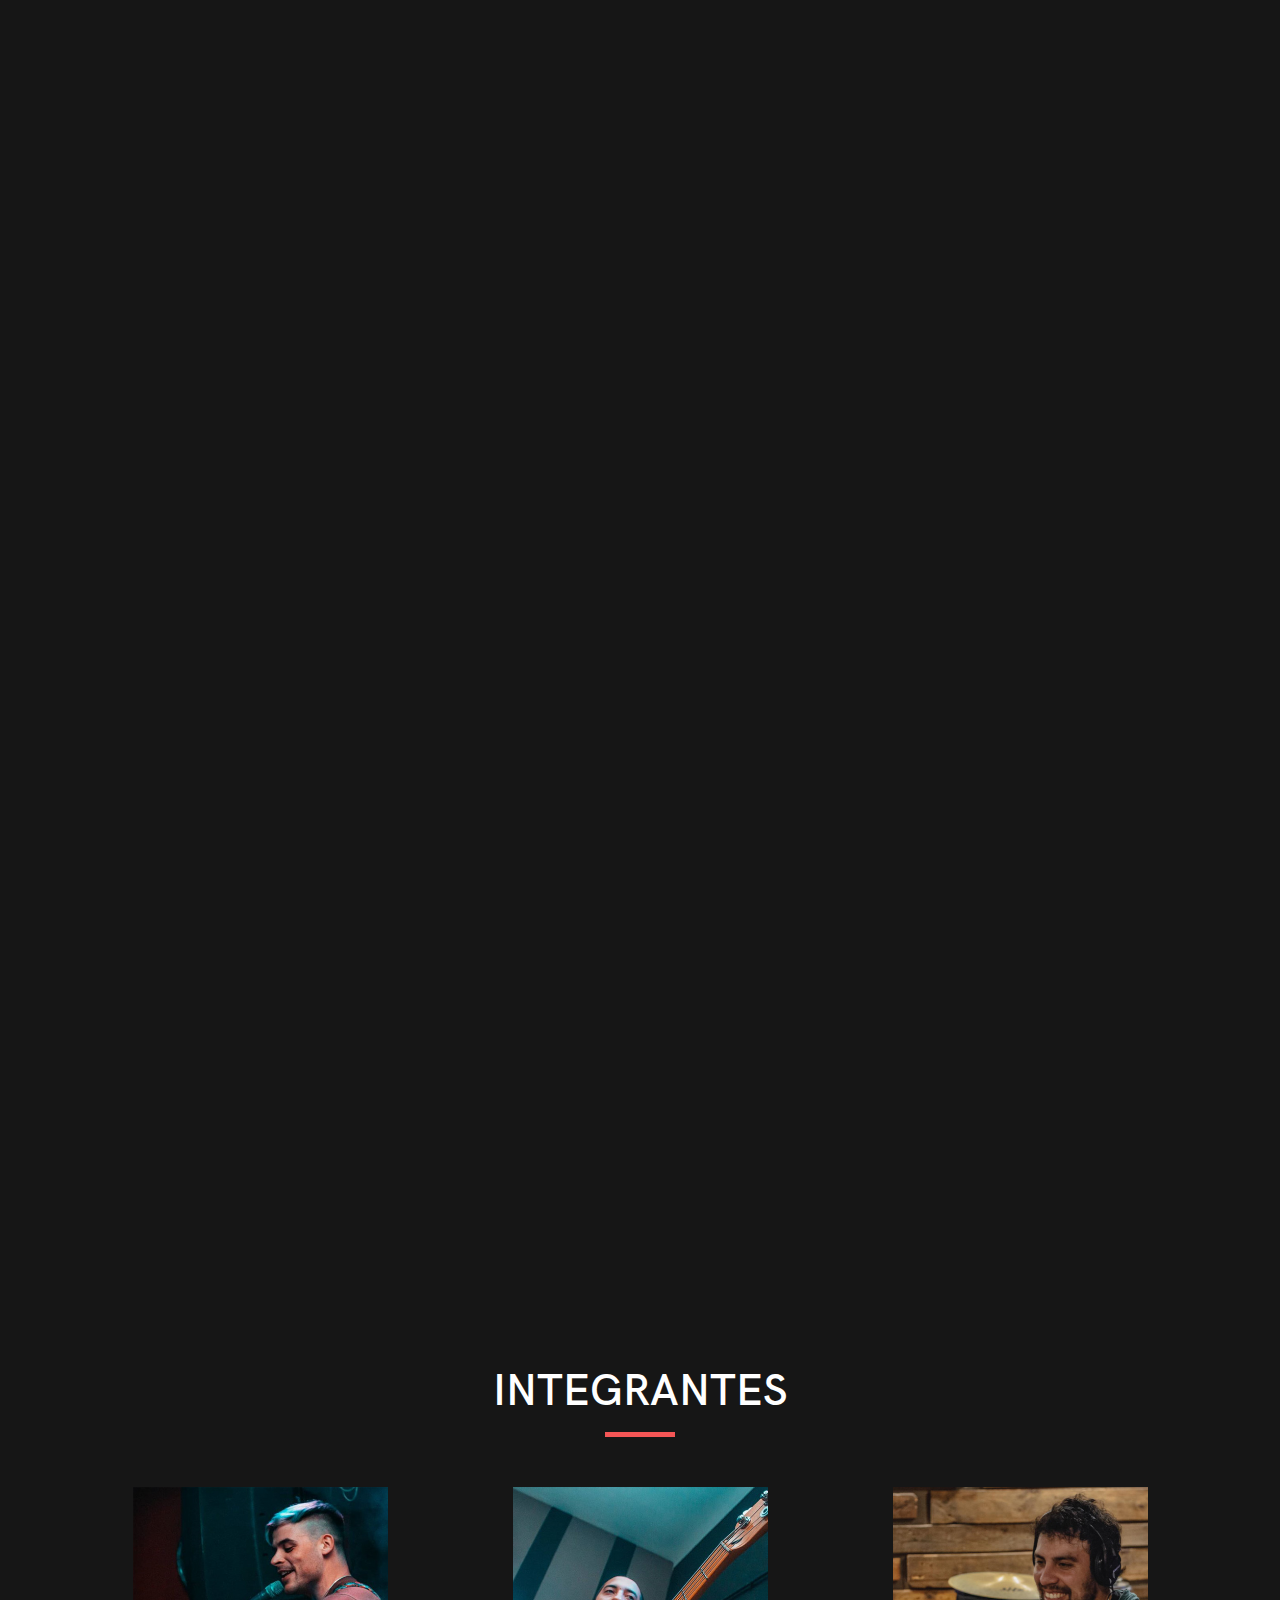
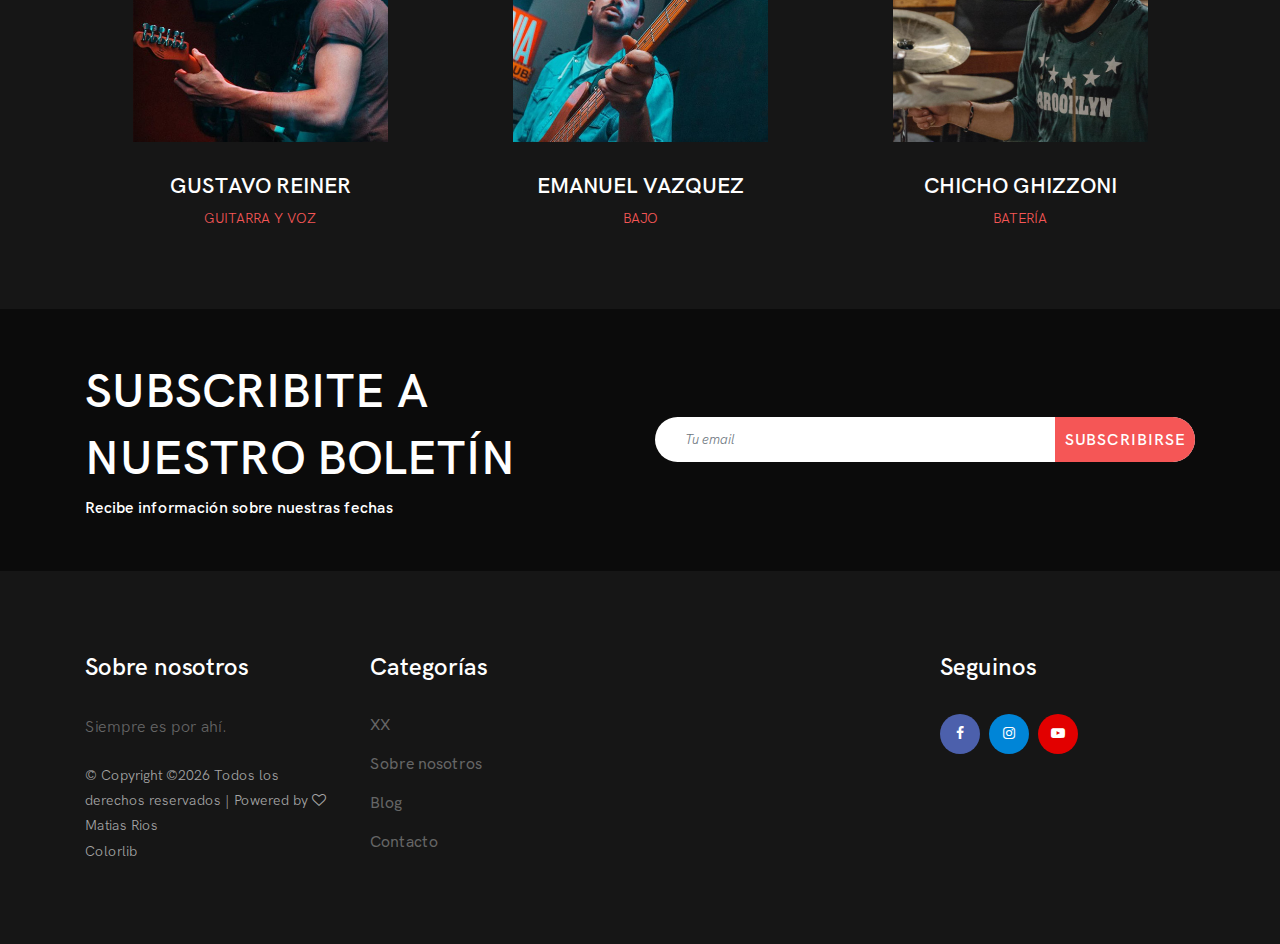
==== commit 14fb1a4e: "das" ====
--- a/index.html
+++ b/index.html
@@ -802,8 +802,8 @@
         </div>
 
         <!-- Single Footer Widget -->
-        <!--div class="col-12 col-sm-6 col-lg-3">
-          <div class="single-footer-widget mb-80">
+        <div class="col-12 col-sm-6 col-lg-3">
+          <!--div class="single-footer-widget mb-80">
             <!-- Widget Title >
             <h4 class="widget-title">Últimas presentaciones</h4>
 
@@ -817,8 +817,8 @@
               <p class="episodes-date">7 de Enero, 2020</p>
               <a href="#" class="episodes-title">Segundas locuras</a>
             </div>
-          </div>
-        </div-->
+          </div-->
+        </div>
 
         <!-- Single Footer Widget -->
         <div class="col-12 col-sm-6 col-lg-3">
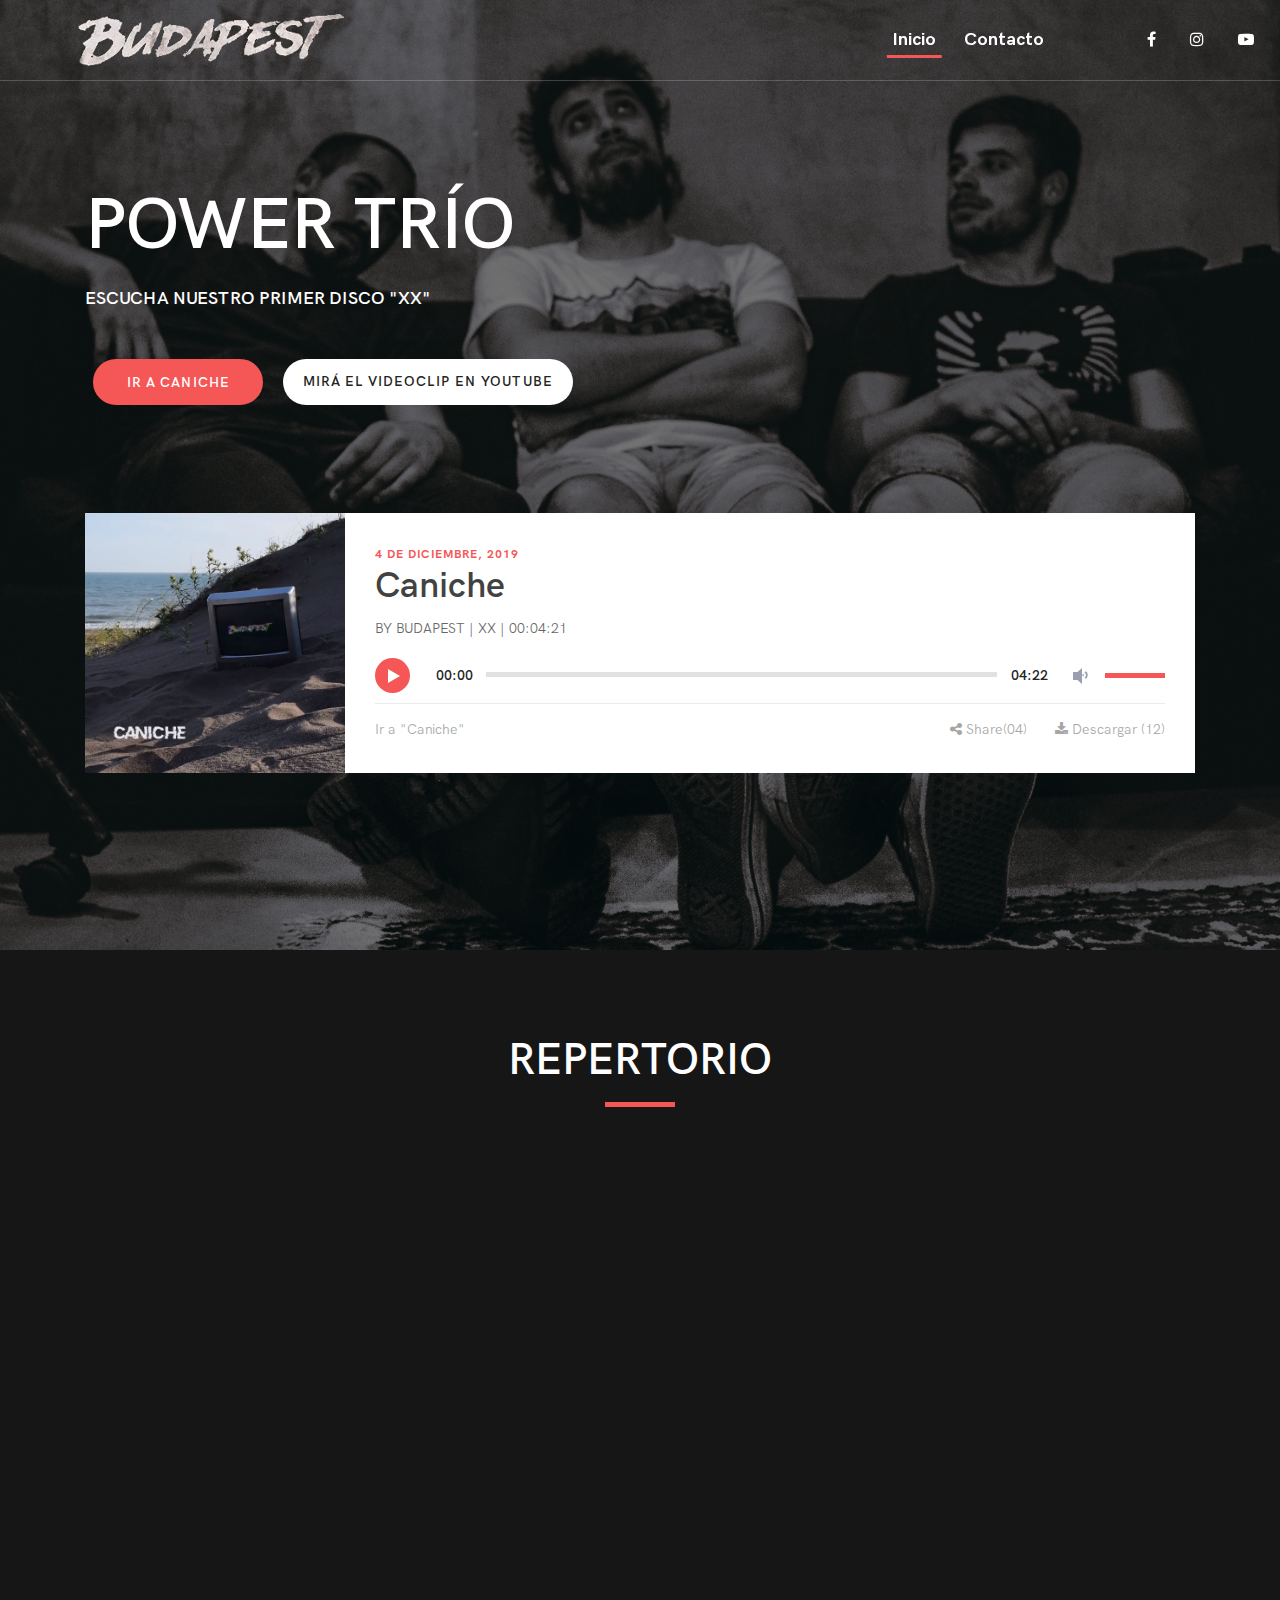
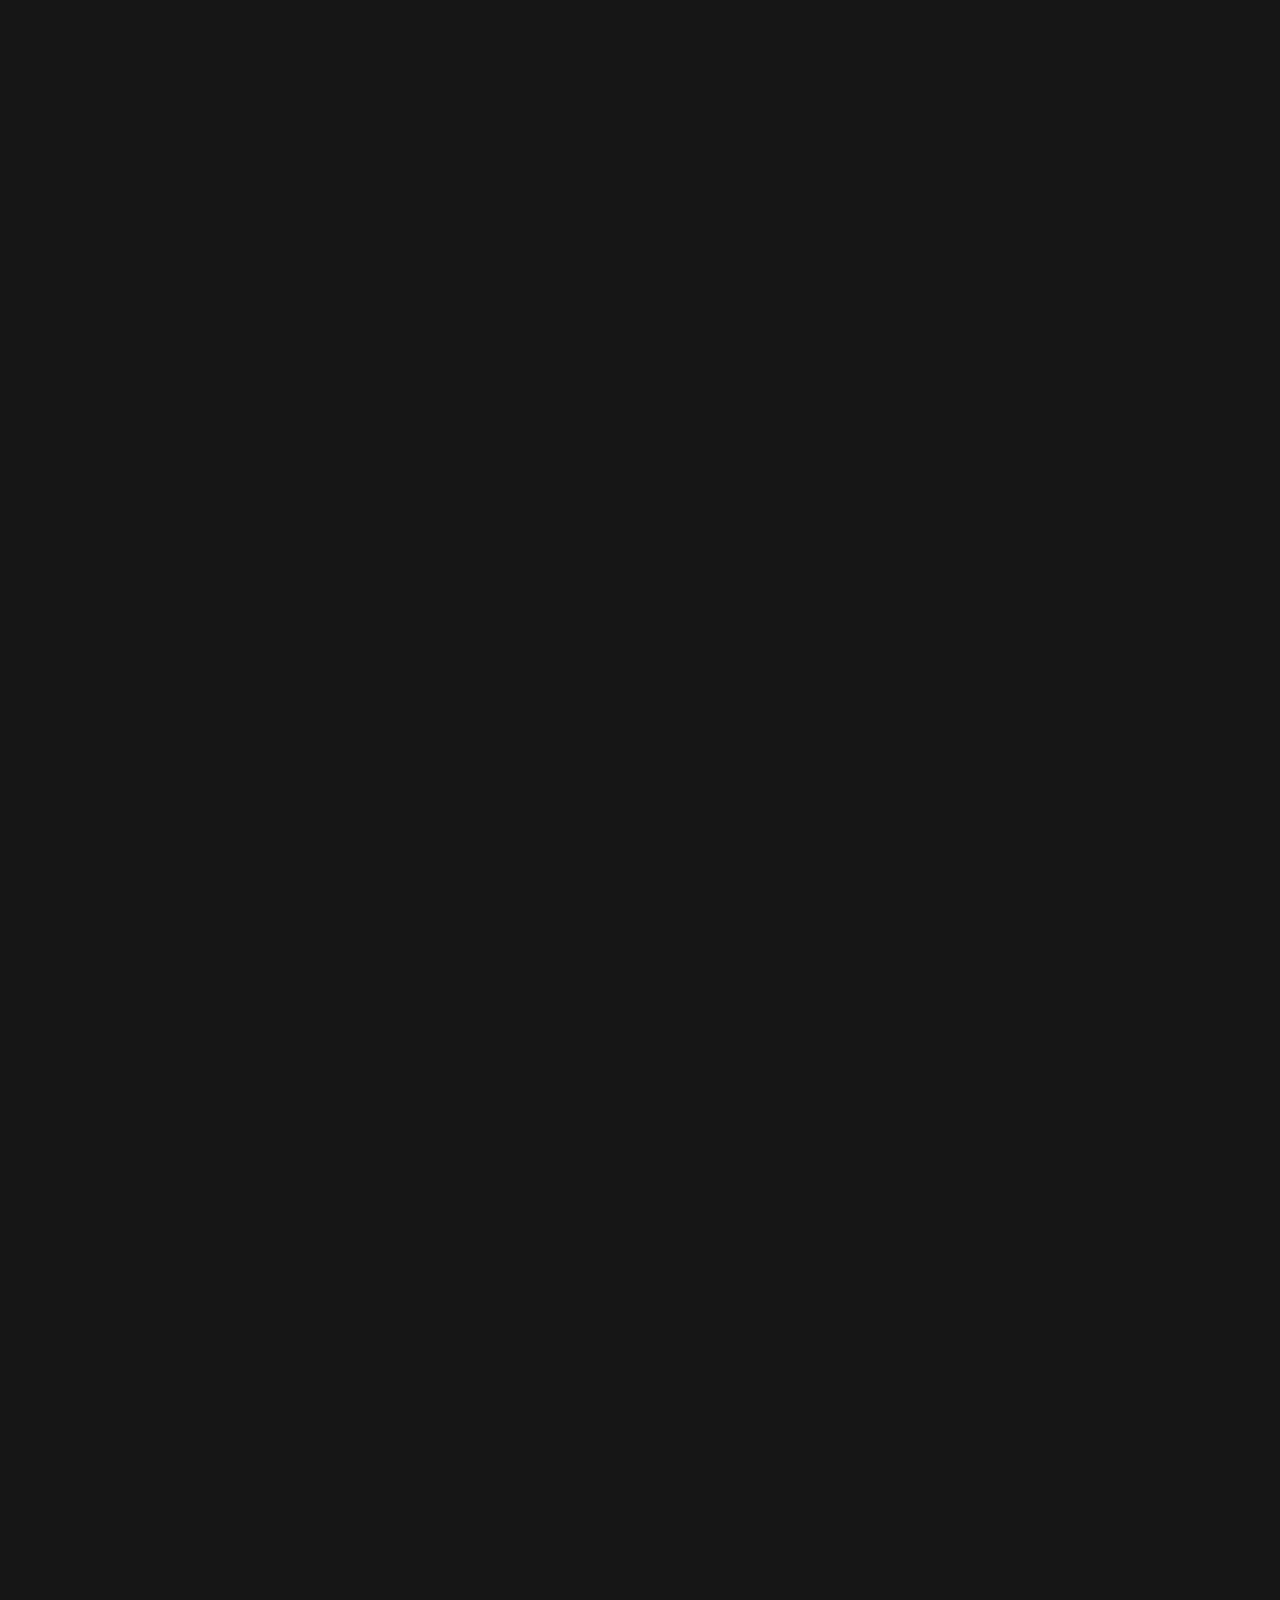
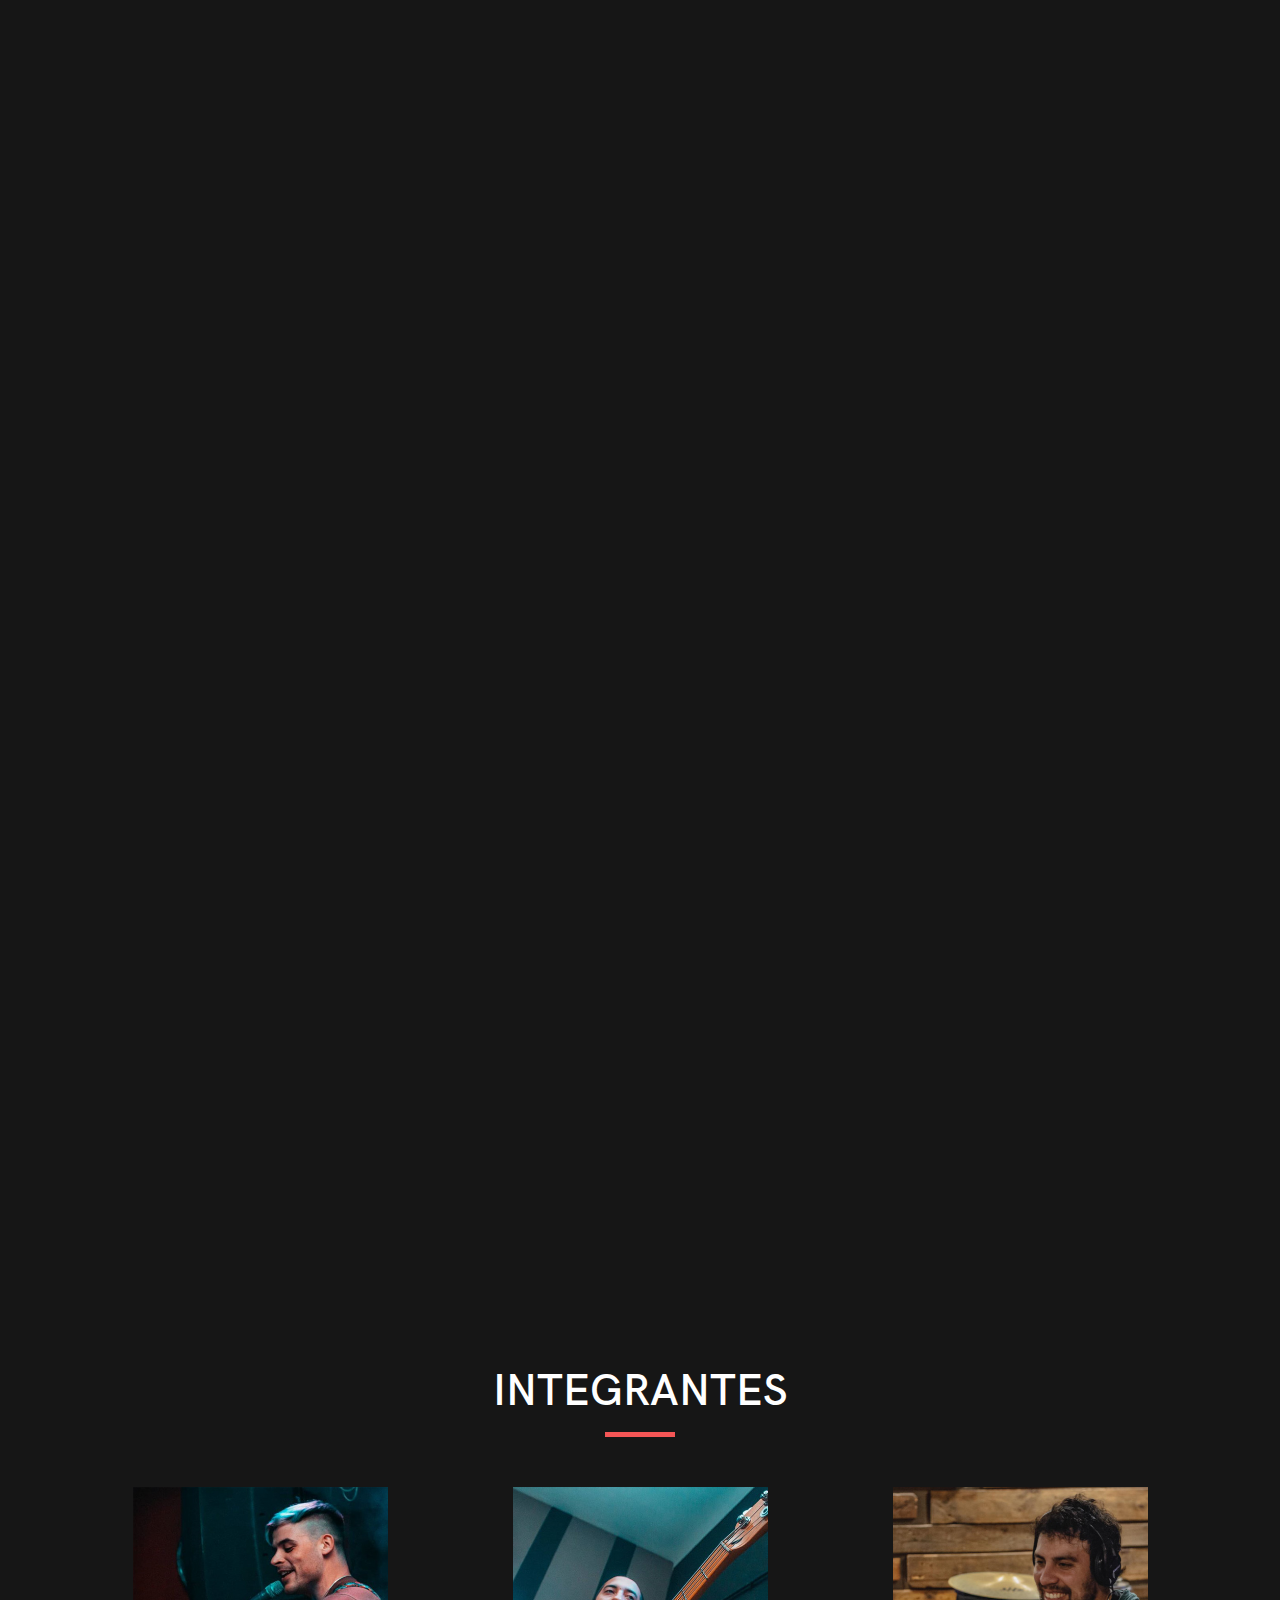
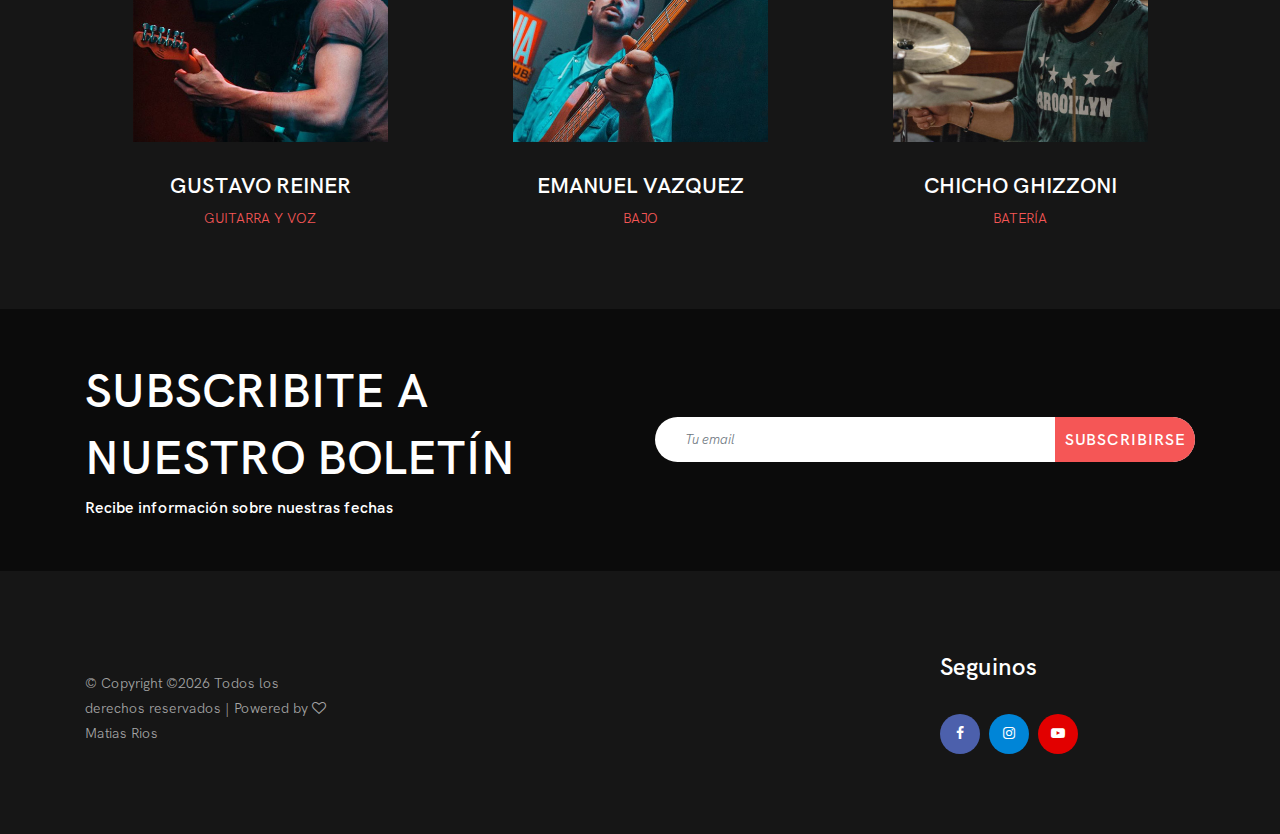
==== commit 4b25b3e9: "dsa" ====
--- a/index.html
+++ b/index.html
@@ -770,14 +770,14 @@
         <div class="col-12 col-sm-6 col-lg-3">
           <div class="single-footer-widget mb-80">
             <!-- Widget Title -->
-            <h4 class="widget-title">Sobre nosotros</h4>
-
-            <p>Siempre es por ahí.</p>
+            <!--h4 class="widget-title">Sobre nosotros</h4-->
+
+            <p></p>
             <div class="copywrite-content">
               <p>&copy; 
 
 <!-- Link back to Colorlib can't be removed. Template is licensed under CC BY 3.0. -->
-Copyright &copy;<script>document.write(new Date().getFullYear());</script> Todos los derechos reservados | Powered by <i class="fa fa-heart-o" aria-hidden="true"></i><a href= "https://matiasjrb.com.ar" target="blank"> Matias Rios</a><br><a href="https://colorlib.com" target="_blank">Colorlib</a>
+Copyright &copy;<script>document.write(new Date().getFullYear());</script> Todos los derechos reservados | Powered by <i class="fa fa-heart-o" aria-hidden="true"></i><a href= "https://matiasjrb.com.ar" target="blank"> Matias Rios</a><br>
 <!-- Link back to Colorlib can't be removed. Template is licensed under CC BY 3.0. --></p>
             </div>
           </div>
@@ -785,11 +785,11 @@
 
         <!-- Single Footer Widget -->
         <div class="col-12 col-sm-6 col-lg-3">
-          <div class="single-footer-widget mb-80">
-            <!-- Widget Title -->
-            <h4 class="widget-title">Categorías</h4>
-
-            <!-- Catagories Nav -->
+          <!--div class="single-footer-widget mb-80">
+            <!-- Widget Title >
+            <h4 class="widget-title">Categor&iacute;as</h4>
+
+            <!-- Catagories Nav >
             <nav>
               <ul class="catagories-nav">
                 <li><a href="#">XX</a></li>
@@ -798,14 +798,14 @@
                 <li><a href="#">Contacto</a></li>
               </ul>
             </nav>
-          </div>
+          </div-->
         </div>
 
         <!-- Single Footer Widget -->
         <div class="col-12 col-sm-6 col-lg-3">
           <!--div class="single-footer-widget mb-80">
             <!-- Widget Title >
-            <h4 class="widget-title">Últimas presentaciones</h4>
+            <h4 class="widget-title">&#218;ltimas presentaciones</h4>
 
             <!-- Single Latest Episodes >
             <div class="single-latest-episodes">
